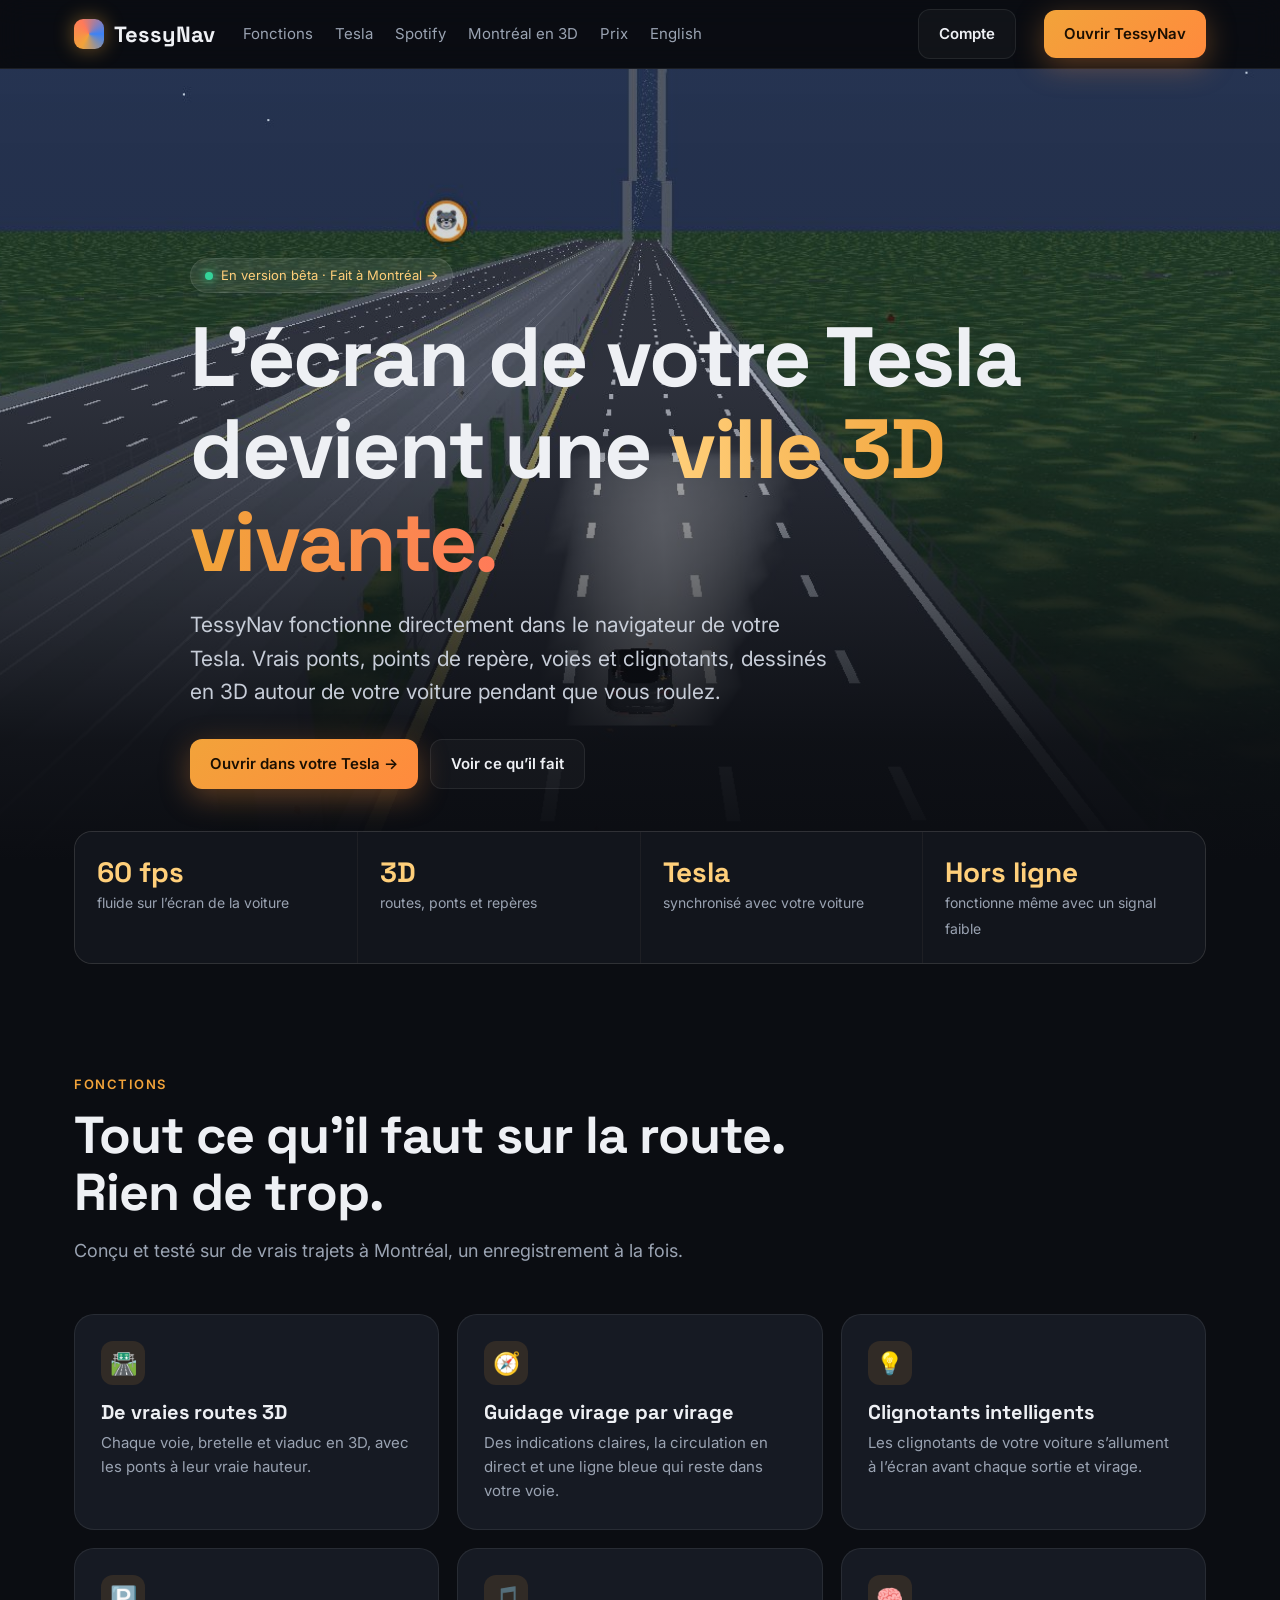
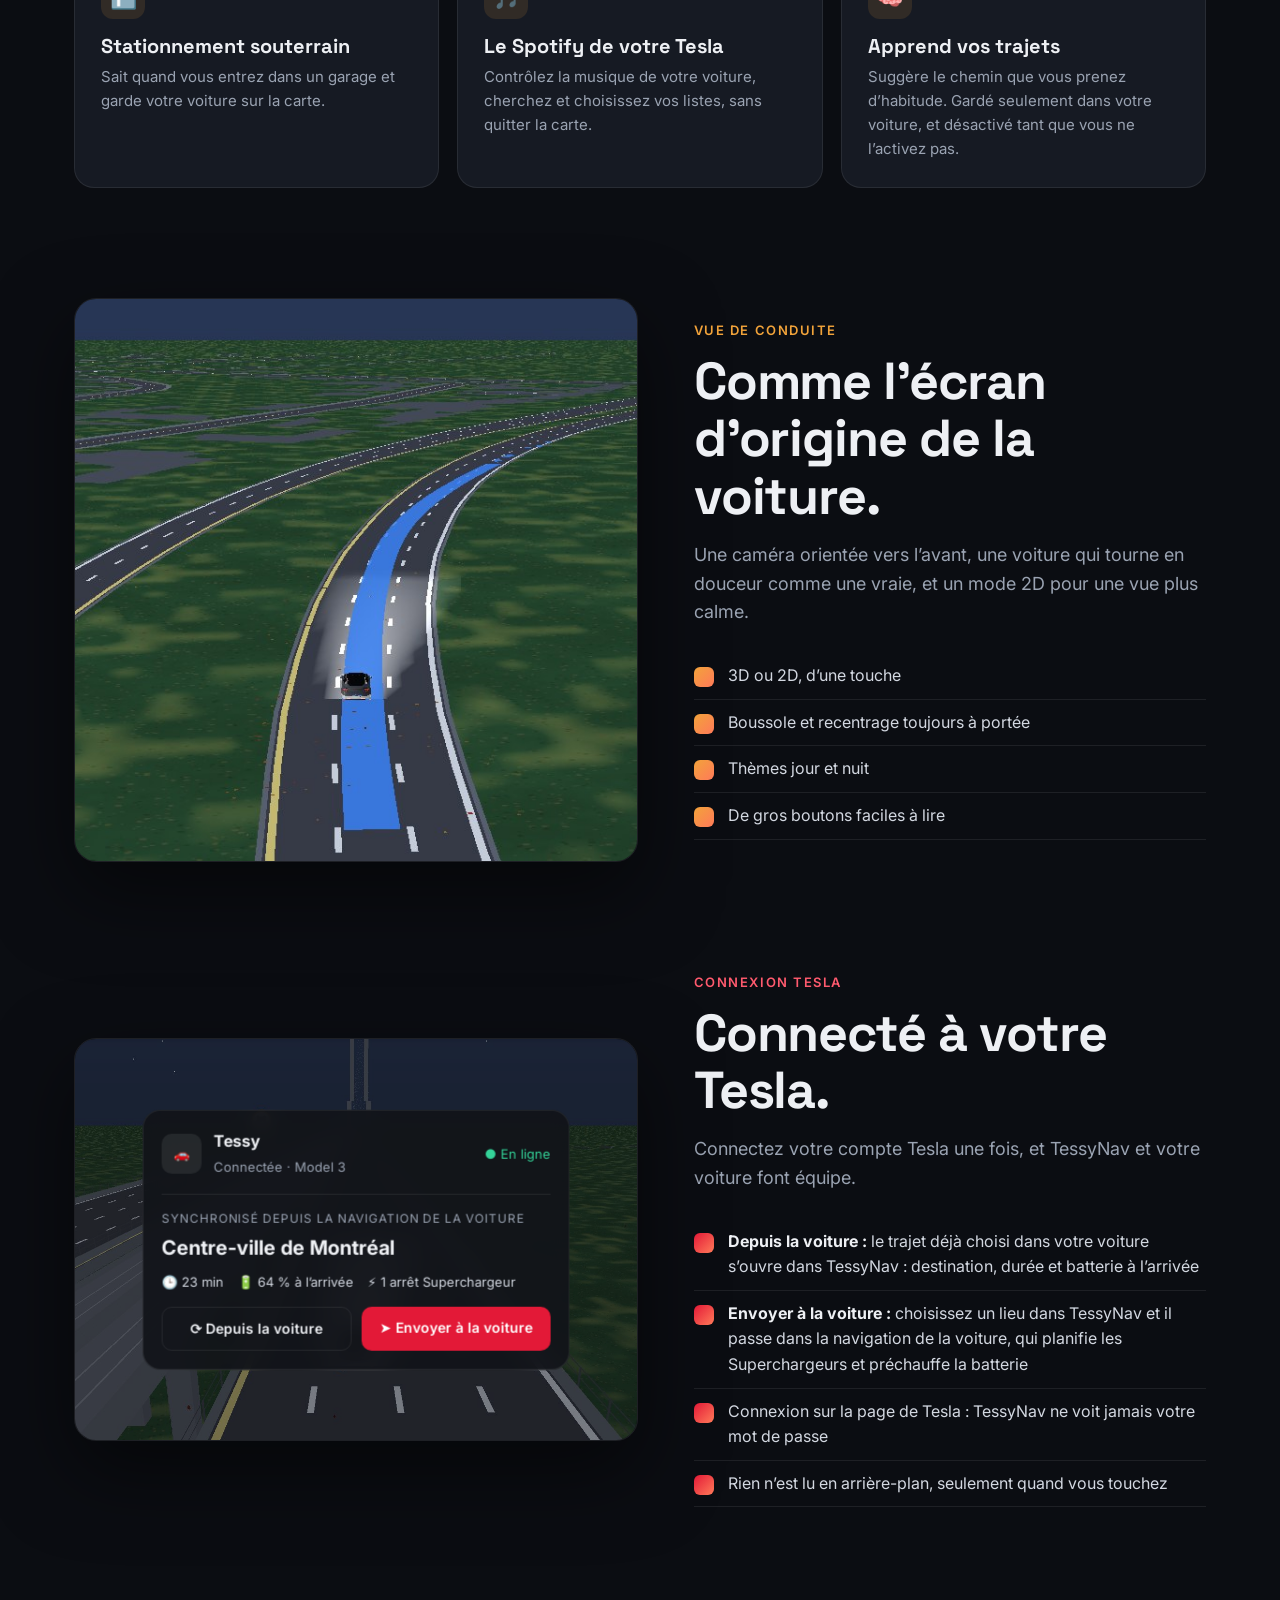
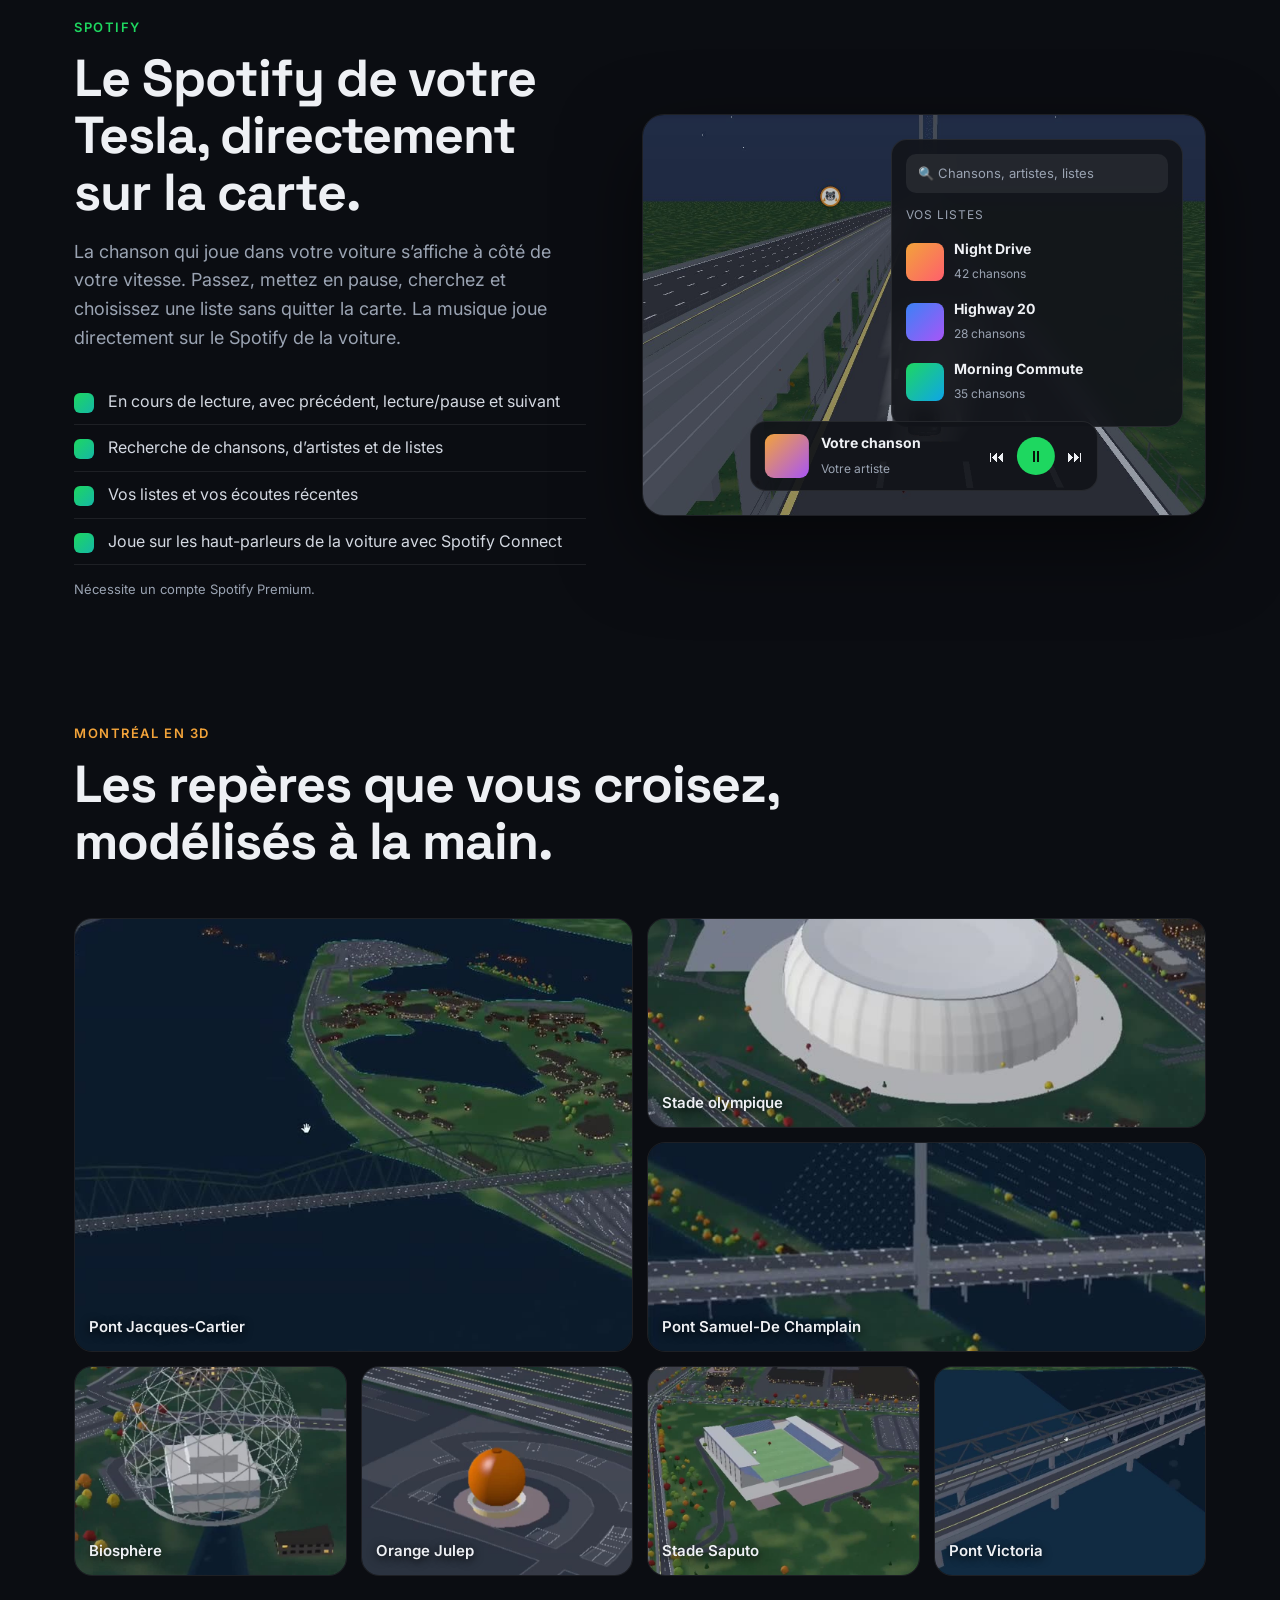
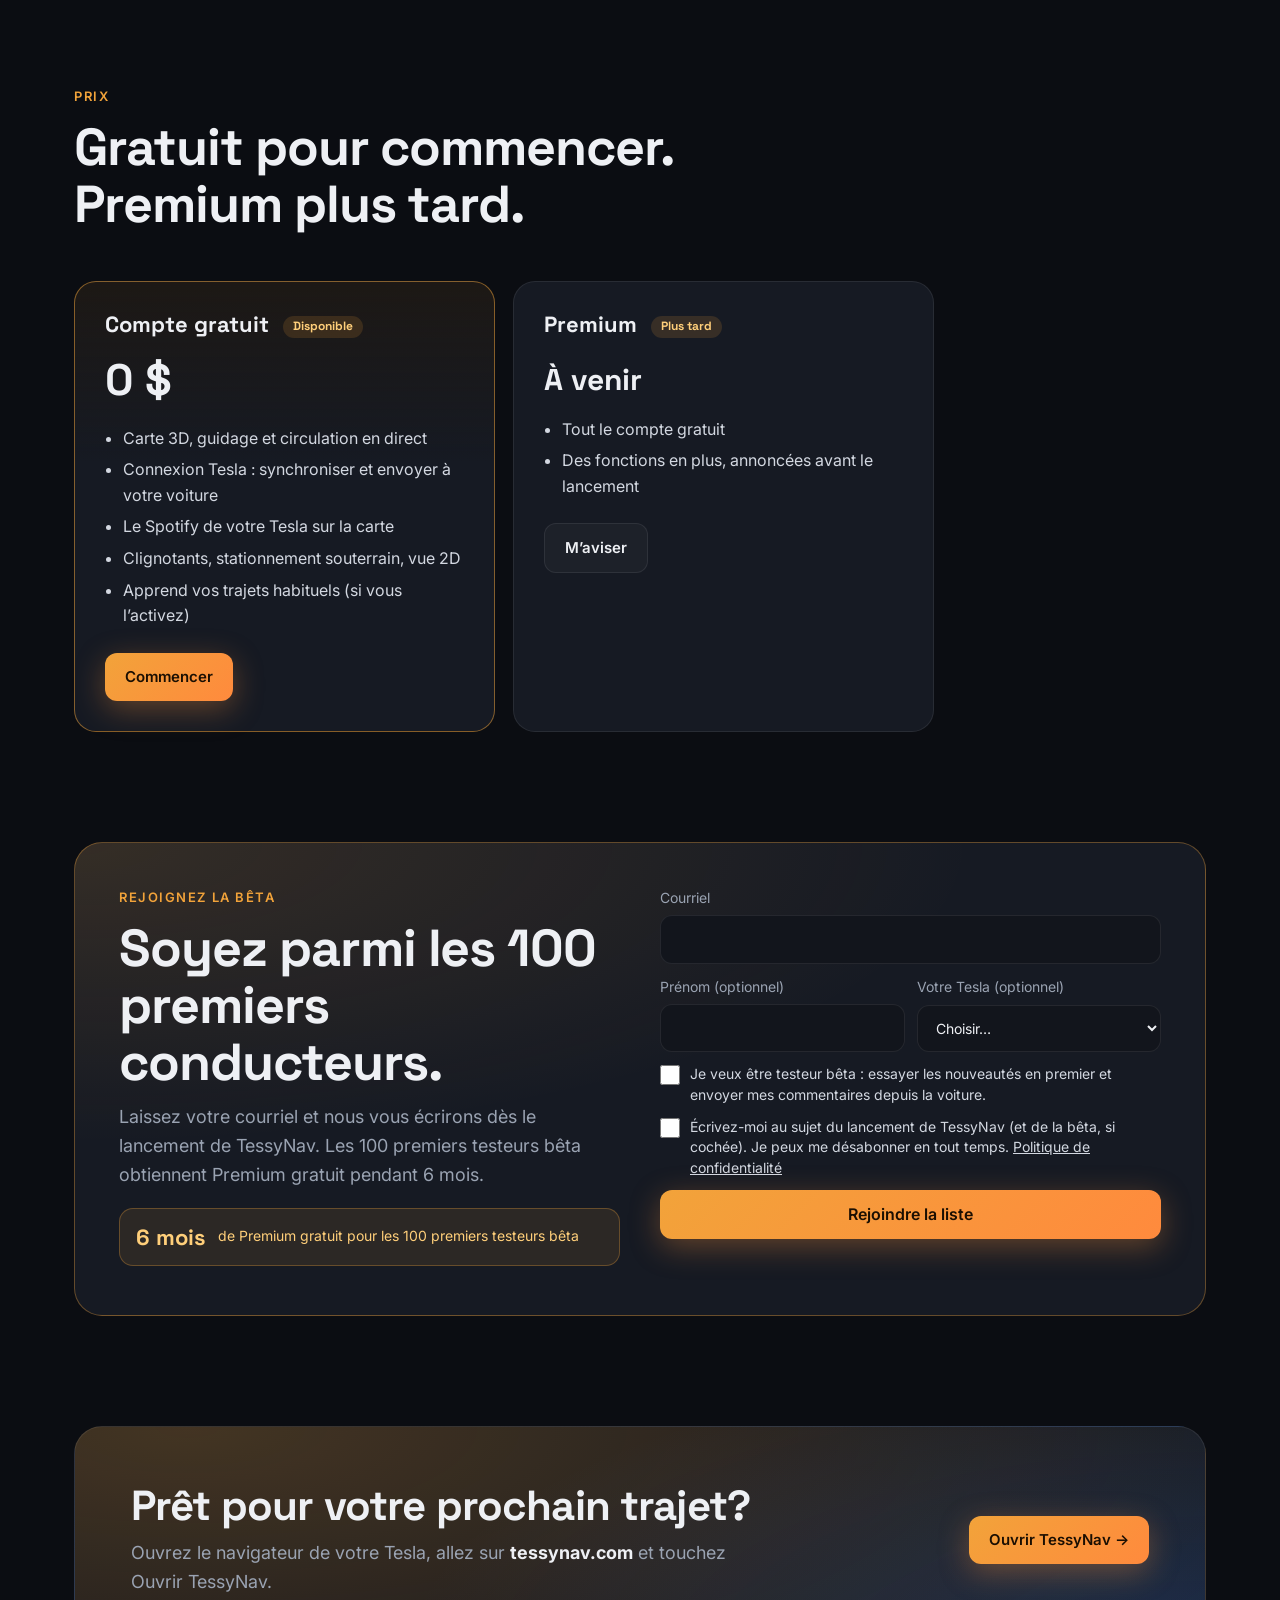
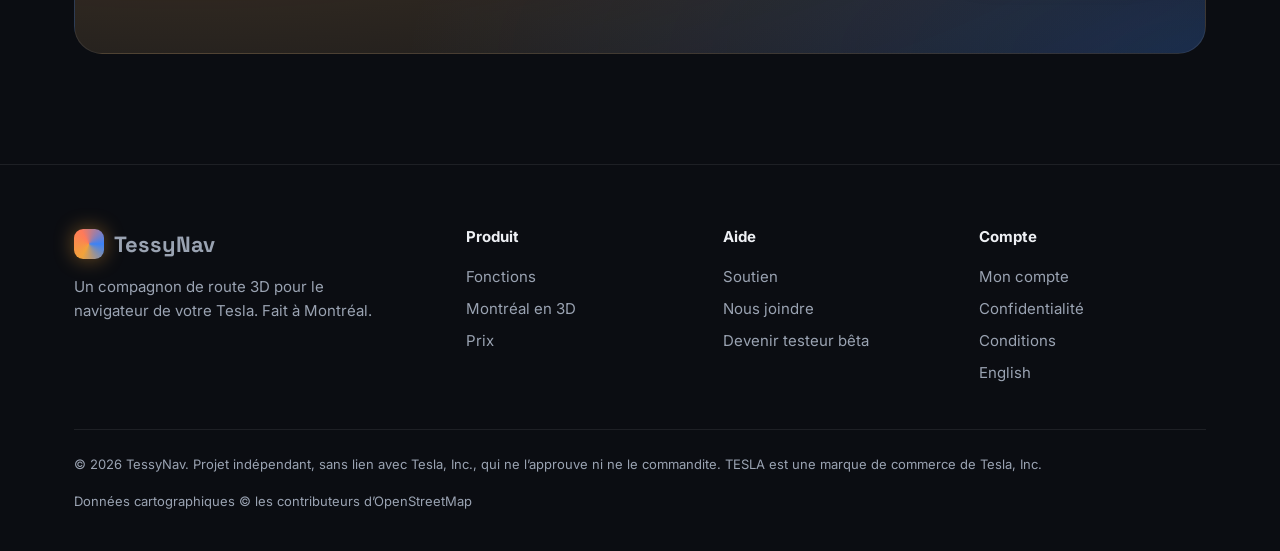
==== fr/index.html @ 954928da "Add files via upload" ====
<!doctype html>
<html lang="fr-CA">
<head>
<link rel="alternate" hreflang="fr" href="https://tessynav.com/fr/">
<link rel="alternate" hreflang="en" href="https://tessynav.com/">
<meta charset="utf-8">
<meta name="viewport" content="width=device-width,initial-scale=1">
<title>TessyNav · Navigation 3D pour votre Tesla</title>
<meta name="description" content="TessyNav transforme le navigateur de votre Tesla en carte 3D vivante de Montréal : vrais ponts, points de repère, voies et clignotants.">
<link rel="preconnect" href="https://fonts.googleapis.com">
<link href="https://fonts.googleapis.com/css2?family=Space+Grotesk:wght@500;700&family=Inter:wght@400;500;600&display=swap" rel="stylesheet">
<style>
:root{--bg:#0b0d12;--bg2:#12151c;--card:#161a23;--line:rgba(255,255,255,.08);--text:#eef0f4;--sub:#9aa3b2;--accent:#f2a33a;--accent2:#ffcf7a;--blue:#3b82f6}
*{box-sizing:border-box}html,body{margin:0;background:var(--bg);color:var(--text);font:16px/1.6 Inter,system-ui,sans-serif}
a{color:inherit;text-decoration:none}img{display:block;max-width:100%}
.wrap{max-width:1180px;margin:0 auto;padding:0 24px}
h1,h2,h3{font-family:"Space Grotesk",Inter,sans-serif;line-height:1.1;margin:0}
/* nav */
.nav{position:sticky;top:0;z-index:10;background:rgba(11,13,18,.72);backdrop-filter:blur(14px);border-bottom:1px solid var(--line)}
.nav .wrap{display:flex;align-items:center;gap:28px;height:68px}
.logo{display:flex;align-items:center;gap:10px;font:700 22px "Space Grotesk"}
.logo i{width:30px;height:30px;border-radius:9px;background:conic-gradient(from 210deg,var(--accent),#ff7a59,var(--blue),var(--accent));display:inline-block;box-shadow:0 0 20px rgba(242,163,58,.45)}
.links{display:flex;gap:22px;color:var(--sub);font-size:15px}.links a:hover{color:var(--text)}
.sp{flex:1}
.btn{display:inline-flex;align-items:center;gap:8px;padding:12px 20px;border-radius:12px;font-weight:600;font-size:15px}
.btn.pri{background:linear-gradient(135deg,var(--accent),#ff8a3d);color:#1b0f02;box-shadow:0 8px 30px rgba(242,140,58,.35)}
.btn.ghost{border:1px solid var(--line);color:var(--text);background:rgba(255,255,255,.03)}
/* hero */
.hero{position:relative;min-height:88vh;display:flex;align-items:flex-end;overflow:hidden}
.hero img{position:absolute;inset:0;width:100%;height:100%;object-fit:cover;object-position:center 60%;transform:scale(1.04)}
.hero:after{content:"";position:absolute;inset:0;background:linear-gradient(180deg,rgba(11,13,18,.15) 0%,rgba(11,13,18,.2) 40%,rgba(11,13,18,.92) 85%,var(--bg) 100%)}
.hero .wrap{position:relative;z-index:1;padding-bottom:72px}
.pill{display:inline-flex;gap:8px;align-items:center;padding:6px 14px;border-radius:99px;background:rgba(255,255,255,.08);border:1px solid var(--line);font-size:13px;color:var(--accent2);margin-bottom:18px}
.pill b{width:8px;height:8px;border-radius:50%;background:#34d399;box-shadow:0 0 10px #34d399}
.hero h1{font-size:clamp(40px,7vw,84px);max-width:900px;letter-spacing:-.02em}
.hero h1 span{background:linear-gradient(90deg,var(--accent2),var(--accent),#ff7a59);-webkit-background-clip:text;background-clip:text;color:transparent}
.hero p{font-size:clamp(17px,2vw,21px);color:#c7cdd8;max-width:640px;margin:20px 0 30px}
.cta{display:flex;gap:12px;flex-wrap:wrap}
/* stats */
.stats{display:grid;grid-template-columns:repeat(4,1fr);gap:1px;background:var(--line);border:1px solid var(--line);border-radius:18px;overflow:hidden;margin-top:-30px;position:relative;z-index:2}
.stats div{background:var(--bg2);padding:22px}.stats b{display:block;font:700 28px "Space Grotesk";color:var(--accent2)}.stats span{color:var(--sub);font-size:14px}
section{padding:110px 0}
.kick{color:var(--accent);font-weight:600;letter-spacing:.12em;text-transform:uppercase;font-size:13px;margin-bottom:12px}
h2{font-size:clamp(32px,4.5vw,52px);letter-spacing:-.02em;max-width:760px}
.lead{color:var(--sub);font-size:18px;max-width:640px;margin:16px 0 0}
/* features */
.grid{display:grid;grid-template-columns:repeat(3,1fr);gap:18px;margin-top:48px}
.card{background:var(--card);border:1px solid var(--line);border-radius:20px;padding:26px;position:relative;overflow:hidden}
.card .ic{width:44px;height:44px;border-radius:12px;display:grid;place-items:center;font-size:22px;background:rgba(242,163,58,.12);margin-bottom:16px}
.card h3{font-size:20px;margin-bottom:8px}.card p{color:var(--sub);margin:0;font-size:15px}
/* split */
.split{display:grid;grid-template-columns:1.1fr 1fr;gap:56px;align-items:center}
.shot{border-radius:22px;overflow:hidden;border:1px solid var(--line);box-shadow:0 30px 80px rgba(0,0,0,.5)}
.checks{list-style:none;padding:0;margin:26px 0 0}.checks li{padding:10px 0 10px 34px;position:relative;color:#d3d8e1;border-bottom:1px solid var(--line)}
.checks li:before{content:"";position:absolute;left:0;top:14px;width:20px;height:20px;border-radius:6px;background:linear-gradient(135deg,var(--accent),#ff7a59)}
/* tesla */
.ts-checks li:before{background:linear-gradient(135deg,#e31937,#ff7a59)}.ts-checks b{color:var(--text)}
.tes{position:relative;border-radius:22px;overflow:hidden;border:1px solid var(--line);aspect-ratio:7/5;box-shadow:0 30px 80px rgba(0,0,0,.5)}
.tes>img{position:absolute;inset:0;width:100%;height:100%;object-fit:cover;filter:brightness(.6) saturate(.9)}
.ts-card{position:absolute;left:50%;top:50%;transform:translate(-50%,-50%);width:76%;background:rgba(18,20,26,.92);backdrop-filter:blur(10px);border:1px solid var(--line);border-radius:18px;padding:18px}
.ts-top{display:flex;align-items:center;gap:12px;padding-bottom:14px;border-bottom:1px solid var(--line)}
.ts-logo{width:40px;height:40px;border-radius:10px;background:rgba(255,255,255,.08);display:grid;place-items:center;font:700 20px "Space Grotesk";color:#fff}
.ts-top b{display:block}.ts-top span{font-size:13px;color:var(--sub)}.ts-top em{margin-left:auto;font-style:normal;font-size:13px;color:#34d399}
.ts-trip{padding:14px 0}.ts-k{font-size:12px;color:var(--sub);text-transform:uppercase;letter-spacing:.08em;margin-bottom:4px}.ts-trip>b{font-size:20px}
.ts-m{display:flex;gap:14px;flex-wrap:wrap;margin-top:8px;font-size:13px;color:#d3d8e1}
.ts-btns{display:flex;gap:10px}.ts-btns span{flex:1;text-align:center;padding:10px;border-radius:10px;font-weight:600;font-size:14px}
.ts-btns .b1{border:1px solid var(--line)}.ts-btns .b2{background:#e31937;color:#fff}
@media (max-width:860px){.ts-card{width:90%;padding:14px}}
/* spotify */
.sp-checks li:before{background:linear-gradient(135deg,#1ed760,#14b8a6)}
.spot{position:relative;border-radius:22px;overflow:hidden;border:1px solid var(--line);aspect-ratio:7/5;box-shadow:0 30px 80px rgba(0,0,0,.5)}
.spot>img{position:absolute;inset:0;width:100%;height:100%;object-fit:cover;filter:brightness(.75)}
.sp-panel{position:absolute;right:4%;top:6%;width:52%;background:rgba(18,20,26,.9);backdrop-filter:blur(10px);border:1px solid var(--line);border-radius:16px;padding:14px}
.sp-search{background:rgba(255,255,255,.07);border-radius:10px;padding:9px 12px;color:var(--sub);font-size:13px;margin-bottom:12px}
.sp-h{font-size:12px;color:var(--sub);text-transform:uppercase;letter-spacing:.08em;margin:4px 0 8px}
.sp-row{display:flex;gap:10px;align-items:center;padding:6px 0}.sp-row i{width:38px;height:38px;border-radius:8px;flex:none}
.sp-row b{display:block;font-size:14px}.sp-row span{font-size:12px;color:var(--sub)}
.sp-card{position:absolute;left:50%;bottom:6%;transform:translateX(-50%);width:62%;display:flex;align-items:center;gap:12px;background:rgba(18,20,26,.92);border:1px solid var(--line);border-radius:16px;padding:10px 14px}
.sp-card>i{width:44px;height:44px;border-radius:9px;background:linear-gradient(135deg,#f2a33a,#a855f7);flex:none}
.sp-card .t{flex:1;min-width:0}.sp-card b{display:block;font-size:14px}.sp-card .t span{font-size:12px;color:var(--sub)}
.sp-card .ctl{display:flex;gap:12px;align-items:center;font-size:16px}.sp-card .pp{width:38px;height:38px;border-radius:50%;background:#1ed760;color:#08130c;display:grid;place-items:center}
@media (max-width:860px){.sp-panel{width:70%}.sp-card{width:86%}}
/* gallery */
.gal{display:grid;grid-template-columns:repeat(6,1fr);grid-auto-rows:210px;gap:14px;margin-top:48px}
.gal figure{margin:0;position:relative;border-radius:18px;overflow:hidden;border:1px solid var(--line)}
.gal img,.gal video{width:100%;height:100%;object-fit:cover;display:block;background:#0b1424}
.gal figcaption{position:absolute;left:14px;bottom:12px;font-weight:600;font-size:15px;text-shadow:0 2px 10px #000}
.gal{grid-template-columns:repeat(12,1fr)}.gal .a{grid-column:span 6;grid-row:span 2}.gal .b{grid-column:span 6}.gal .c{grid-column:span 3}
/* pricing */
.price{display:grid;grid-template-columns:1fr 1fr;gap:18px;margin-top:48px;max-width:860px}
.plan{background:var(--card);border:1px solid var(--line);border-radius:22px;padding:30px}
.plan.hot{border-color:rgba(242,163,58,.5);background:linear-gradient(180deg,rgba(242,163,58,.08),var(--card) 40%)}
.plan h3{font-size:22px}.plan .amt{font:700 44px "Space Grotesk";margin:14px 0 4px}.plan .amt small{font-size:16px;color:var(--sub);font-weight:500}
.plan ul{padding-left:18px;color:#d3d8e1;margin:18px 0 24px}.plan li{margin:6px 0}
.tag{display:inline-block;font-size:12px;padding:4px 10px;border-radius:99px;background:rgba(242,163,58,.15);color:var(--accent2);margin-left:8px;vertical-align:middle}
/* waitlist */
.wl{display:grid;grid-template-columns:1fr 1fr;gap:40px;align-items:start;background:var(--card);border:1px solid rgba(242,163,58,.35);border-radius:28px;padding:44px;background-image:radial-gradient(900px 300px at 0% 0%,rgba(242,163,58,.14),transparent)}
.wl form{display:grid;gap:12px}
.wl label.f{display:grid;gap:6px;font-size:14px;color:var(--sub)}
.wl input[type=email],.wl input[type=text],.wl select{width:100%;font:inherit;color:var(--text);background:var(--bg2);border:1px solid var(--line);border-radius:12px;padding:12px 14px;min-height:46px}
.wl input:focus,.wl select:focus{outline:2px solid var(--accent);outline-offset:1px}
.wl .two{display:grid;grid-template-columns:1fr 1fr;gap:12px}
.wl .ck{display:flex;gap:10px;align-items:flex-start;font-size:14px;color:#d3d8e1;line-height:1.45;cursor:pointer}
.wl .ck input{width:20px;height:20px;margin:1px 0 0;accent-color:var(--accent);flex:none}
.wl .ck a{text-decoration:underline}
.wl .hp{position:absolute;left:-9999px;width:1px;height:1px;overflow:hidden}
.wl button{border:0;cursor:pointer;justify-content:center;font:inherit;font-weight:600;min-height:48px}
.wl button[disabled]{opacity:.6;cursor:default}
.wl .msg{min-height:1.4em;font-size:14px}.wl .msg.ok{color:#6ee7a8}.wl .msg.err{color:#ff8f7a}
.wl .perk{margin-top:18px;display:flex;gap:12px;align-items:center;padding:14px 16px;border-radius:14px;background:rgba(242,163,58,.1);border:1px solid rgba(242,163,58,.3);font-size:14px;color:var(--accent2)}
.wl .perk b{font:700 22px "Space Grotesk";color:var(--accent2);white-space:nowrap}
@media (max-width:860px){.wl{grid-template-columns:1fr;padding:26px;gap:24px}.wl .two{grid-template-columns:1fr}}
/* band */
.band{border-radius:28px;padding:56px;background:radial-gradient(1200px 400px at 10% 0%,rgba(242,163,58,.22),transparent),radial-gradient(800px 300px at 100% 100%,rgba(59,130,246,.22),transparent),var(--bg2);border:1px solid var(--line);display:flex;align-items:center;gap:30px;flex-wrap:wrap}
.band h2{font-size:clamp(28px,3.6vw,42px)}
/* footer */
footer{border-top:1px solid var(--line);padding:60px 0 40px;color:var(--sub);font-size:15px}
.fgrid{display:grid;grid-template-columns:1.6fr 1fr 1fr 1fr;gap:30px}
footer h4{color:var(--text);margin:0 0 12px;font-size:15px}footer a{display:block;padding:4px 0}footer a:hover{color:var(--text)}
.legal{margin-top:40px;padding-top:24px;border-top:1px solid var(--line);font-size:13px;display:flex;justify-content:space-between;gap:16px;flex-wrap:wrap}
.btn{white-space:nowrap}@media (max-width:860px){.nav .btn.ghost{display:none}.nav .btn.pri{padding:10px 14px}.links{display:none}.stats{grid-template-columns:1fr 1fr}.grid{grid-template-columns:1fr}.split{grid-template-columns:1fr}.gal{grid-template-columns:1fr 1fr;grid-auto-rows:150px}.gal .a{grid-column:span 2;grid-row:span 1}.gal .b,.gal .c{grid-column:span 1;grid-row:span 1}.price{grid-template-columns:1fr}.fgrid{grid-template-columns:1fr 1fr}.band{padding:32px}section{padding:72px 0}.hero{min-height:78vh}}
</style>
</head>
<body>
<header class="nav"><div class="wrap">
  <a class="logo" href="/fr/"><i></i>TessyNav</a>
  <nav class="links"><a href="#features">Fonctions</a><a href="#tesla">Tesla</a><a href="#music">Spotify</a><a href="#montreal">Montréal en 3D</a><a href="#pricing">Prix</a><a href="/" lang="en">English</a></nav>
  <span class="sp"></span>
  <a class="btn ghost" href="https://tessynav.github.io/account.html">Compte</a>
  <a class="btn pri" href="https://tessynav.github.io/v2/">Ouvrir TessyNav</a>
</div></header>

<section class="hero" style="padding:0">
  <img src="/img/hero.jpg" alt="TessyNav sur le pont Samuel-De Champlain la nuit">
  <div class="wrap">
    <a class="pill" href="#waitlist"><b></b> En version bêta · Fait à Montréal →</a>
    <h1>L’écran de votre Tesla devient une <span>ville 3D vivante.</span></h1>
    <p>TessyNav fonctionne directement dans le navigateur de votre Tesla. Vrais ponts, points de repère, voies et clignotants, dessinés en 3D autour de votre voiture pendant que vous roulez.</p>
    <div class="cta"><a class="btn pri" href="https://tessynav.github.io/v2/">Ouvrir dans votre Tesla →</a><a class="btn ghost" href="#features">Voir ce qu’il fait</a></div>
  </div>
</section>

<div class="wrap">
  <div class="stats">
    <div><b>60 fps</b><span>fluide sur l’écran de la voiture</span></div>
    <div><b>3D</b><span>routes, ponts et repères</span></div>
    <div><b>Tesla</b><span>synchronisé avec votre voiture</span></div>
    <div><b>Hors ligne</b><span>fonctionne même avec un signal faible</span></div>
  </div>
</div>

<section id="features"><div class="wrap">
  <div class="kick">Fonctions</div>
  <h2>Tout ce qu’il faut sur la route. Rien de trop.</h2>
  <p class="lead">Conçu et testé sur de vrais trajets à Montréal, un enregistrement à la fois.</p>
  <div class="grid">
    <div class="card"><div class="ic">🛣️</div><h3>De vraies routes 3D</h3><p>Chaque voie, bretelle et viaduc en 3D, avec les ponts à leur vraie hauteur.</p></div>
    <div class="card"><div class="ic">🧭</div><h3>Guidage virage par virage</h3><p>Des indications claires, la circulation en direct et une ligne bleue qui reste dans votre voie.</p></div>
    <div class="card"><div class="ic">💡</div><h3>Clignotants intelligents</h3><p>Les clignotants de votre voiture s’allument à l’écran avant chaque sortie et virage.</p></div>
    <div class="card"><div class="ic">🅿️</div><h3>Stationnement souterrain</h3><p>Sait quand vous entrez dans un garage et garde votre voiture sur la carte.</p></div>
    <div class="card"><div class="ic">🎵</div><h3>Le Spotify de votre Tesla</h3><p>Contrôlez la musique de votre voiture, cherchez et choisissez vos listes, sans quitter la carte.</p></div>
    <div class="card"><div class="ic">🧠</div><h3>Apprend vos trajets</h3><p>Suggère le chemin que vous prenez d’habitude. Gardé seulement dans votre voiture, et désactivé tant que vous ne l’activez pas.</p></div>
  </div>
</div></section>

<section style="padding-top:0"><div class="wrap split">
  <div class="shot"><img src="/img/lane.jpg" alt="La ligne bleue qui suit la voie de la voiture"></div>
  <div>
    <div class="kick">Vue de conduite</div>
    <h2>Comme l’écran d’origine de la voiture.</h2>
    <p class="lead">Une caméra orientée vers l’avant, une voiture qui tourne en douceur comme une vraie, et un mode 2D pour une vue plus calme.</p>
    <ul class="checks"><li>3D ou 2D, d’une touche</li><li>Boussole et recentrage toujours à portée</li><li>Thèmes jour et nuit</li><li>De gros boutons faciles à lire</li></ul>
  </div>
</div></section>

<section id="tesla" style="padding-top:0"><div class="wrap split">
  <div class="tes">
    <img src="/img/hero.jpg" alt="">
    <div class="ts-card">
      <div class="ts-top"><span class="ts-logo">🚗</span><div><b>Tessy</b><span>Connectée · Model 3</span></div><em>● En ligne</em></div>
      <div class="ts-trip"><div class="ts-k">Synchronisé depuis la navigation de la voiture</div><b>Centre-ville de Montréal</b><div class="ts-m"><span>🕒 23 min</span><span>🔋 64 % à l’arrivée</span><span>⚡ 1 arrêt Superchargeur</span></div></div>
      <div class="ts-btns"><span class="b1">⟳ Depuis la voiture</span><span class="b2">➤ Envoyer à la voiture</span></div>
    </div>
  </div>
  <div>
    <div class="kick" style="color:#ff5a6e">Connexion Tesla</div>
    <h2>Connecté à votre Tesla.</h2>
    <p class="lead">Connectez votre compte Tesla une fois, et TessyNav et votre voiture font équipe.</p>
    <ul class="checks ts-checks"><li><b>Depuis la voiture :</b> le trajet déjà choisi dans votre voiture s’ouvre dans TessyNav : destination, durée et batterie à l’arrivée</li><li><b>Envoyer à la voiture :</b> choisissez un lieu dans TessyNav et il passe dans la navigation de la voiture, qui planifie les Superchargeurs et préchauffe la batterie</li><li>Connexion sur la page de Tesla : TessyNav ne voit jamais votre mot de passe</li><li>Rien n’est lu en arrière-plan, seulement quand vous touchez</li></ul>
  </div>
</div></section>

<section id="music" style="padding-top:0"><div class="wrap split" style="grid-template-columns:1fr 1.1fr">
  <div>
    <div class="kick" style="color:#1ed760">Spotify</div>
    <h2>Le Spotify de votre Tesla, directement sur la carte.</h2>
    <p class="lead">La chanson qui joue dans votre voiture s’affiche à côté de votre vitesse. Passez, mettez en pause, cherchez et choisissez une liste sans quitter la carte. La musique joue directement sur le Spotify de la voiture.</p>
    <ul class="checks sp-checks"><li>En cours de lecture, avec précédent, lecture/pause et suivant</li><li>Recherche de chansons, d’artistes et de listes</li><li>Vos listes et vos écoutes récentes</li><li>Joue sur les haut-parleurs de la voiture avec Spotify Connect</li></ul>
    <p style="color:var(--sub);font-size:13px;margin-top:14px">Nécessite un compte Spotify Premium.</p>
  </div>
  <div class="spot">
    <img src="/img/hero.jpg" alt="">
    <div class="sp-panel">
      <div class="sp-search">🔍 Chansons, artistes, listes</div>
      <div class="sp-h">Vos listes</div>
      <div class="sp-row"><i style="background:linear-gradient(135deg,#f2a33a,#ff5f6d)"></i><div><b>Night Drive</b><span>42 chansons</span></div></div>
      <div class="sp-row"><i style="background:linear-gradient(135deg,#3b82f6,#a855f7)"></i><div><b>Highway 20</b><span>28 chansons</span></div></div>
      <div class="sp-row"><i style="background:linear-gradient(135deg,#1ed760,#0ea5e9)"></i><div><b>Morning Commute</b><span>35 chansons</span></div></div>
    </div>
    <div class="sp-card"><i></i><div class="t"><b>Votre chanson</b><span>Votre artiste</span></div><div class="ctl"><span>⏮</span><span class="pp">⏸</span><span>⏭</span></div></div>
  </div>
</div></section>

<section id="montreal" style="padding-top:0"><div class="wrap">
  <div class="kick">Montréal en 3D</div>
  <h2>Les repères que vous croisez, modélisés à la main.</h2>
  <div class="gal">
    <figure class="a"><video data-src="/vid/jc.mp4" poster="/vid/jc.jpg" muted loop playsinline preload="none" aria-label="Pont Jacques-Cartier in 3D"></video><figcaption>Pont Jacques-Cartier</figcaption></figure>
    <figure class="b"><video data-src="/vid/oly.mp4" poster="/vid/oly.jpg" muted loop playsinline preload="none" aria-label="Stade olympique in 3D"></video><figcaption>Stade olympique</figcaption></figure>
    <figure class="b"><video data-src="/vid/champlain.mp4" poster="/vid/champlain.jpg" muted loop playsinline preload="none" aria-label="Pont Samuel-De Champlain in 3D"></video><figcaption>Pont Samuel-De Champlain</figcaption></figure>
    <figure class="c"><video data-src="/vid/bio.mp4" poster="/vid/bio.jpg" muted loop playsinline preload="none" aria-label="Biosphère in 3D"></video><figcaption>Biosphère</figcaption></figure>
    <figure class="c"><video data-src="/vid/julep.mp4" poster="/vid/julep.jpg" muted loop playsinline preload="none" aria-label="Orange Julep in 3D"></video><figcaption>Orange Julep</figcaption></figure>
    <figure class="c"><video data-src="/vid/saputo.mp4" poster="/vid/saputo.jpg" muted loop playsinline preload="none" aria-label="Stade Saputo in 3D"></video><figcaption>Stade Saputo</figcaption></figure>
    <figure class="c"><video data-src="/vid/vic.mp4" poster="/vid/vic.jpg" muted loop playsinline preload="none" aria-label="Pont Victoria in 3D"></video><figcaption>Pont Victoria</figcaption></figure>
  </div>
</div></section>

<section id="pricing" style="padding-top:0"><div class="wrap">
  <div class="kick">Prix</div>
  <h2>Gratuit pour commencer. Premium plus tard.</h2>
  <div class="price">
    <div class="plan hot"><h3>Compte gratuit <span class="tag">Disponible</span></h3><div class="amt">0 $</div><ul><li>Carte 3D, guidage et circulation en direct</li><li>Connexion Tesla : synchroniser et envoyer à votre voiture</li><li>Le Spotify de votre Tesla sur la carte</li><li>Clignotants, stationnement souterrain, vue 2D</li><li>Apprend vos trajets habituels (si vous l’activez)</li></ul><a class="btn pri" href="https://tessynav.github.io/v2/">Commencer</a></div>
    <div class="plan"><h3>Premium <span class="tag">Plus tard</span></h3><div class="amt" style="font-size:30px;margin:22px 0 8px">À venir</div><ul><li>Tout le compte gratuit</li><li>Des fonctions en plus, annoncées avant le lancement</li></ul><a class="btn ghost" href="#waitlist">M’aviser</a></div>
  </div>
</div></section>

<section id="waitlist" style="padding-top:0"><div class="wrap">
  <div class="wl">
    <div><div class="kick">Rejoignez la bêta</div><h2>Soyez parmi les 100 premiers conducteurs.</h2><p class="lead" style="margin-top:12px">Laissez votre courriel et nous vous écrirons dès le lancement de TessyNav. Les 100 premiers testeurs bêta obtiennent Premium gratuit pendant 6 mois.</p>
      <div class="perk"><b>6 mois</b><span>de Premium gratuit pour les 100 premiers testeurs bêta</span></div></div>
    <form id="wl-form" novalidate>
      <label class="f">Courriel<input type="email" name="email" autocomplete="email" required maxlength="120" inputmode="email"></label>
      <div class="two"><label class="f">Prénom (optionnel)<input type="text" name="name" autocomplete="given-name" maxlength="60"></label>
        <label class="f">Votre Tesla (optionnel)<select name="car"><option value="">Choisir…</option><option>Model 3</option><option>Model Y</option><option>Model S</option><option>Model X</option><option>Cybertruck</option><option value="none">Pas encore</option></select></label></div>
      <label class="hp" aria-hidden="true">Website<input type="text" name="website" tabindex="-1" autocomplete="off"></label>
      <label class="ck"><input type="checkbox" name="beta"><span>Je veux être testeur bêta : essayer les nouveautés en premier et envoyer mes commentaires depuis la voiture.</span></label>
      <label class="ck"><input type="checkbox" name="consent" required><span>Écrivez-moi au sujet du lancement de TessyNav (et de la bêta, si cochée). Je peux me désabonner en tout temps. <a href="/fr/confidentialite.html">Politique de confidentialité</a></span></label>
      <button class="btn pri" type="submit">Rejoindre la liste</button>
      <div class="msg" role="status" aria-live="polite"></div>
    </form>
  </div>
</div></section>

<section id="faq" style="padding-top:0"><div class="wrap">
  <div class="band">
    <div style="flex:1;min-width:260px"><h2>Prêt pour votre prochain trajet?</h2><p class="lead" style="margin-top:10px">Ouvrez le navigateur de votre Tesla, allez sur <b style="color:var(--text)">tessynav.com</b> et touchez Ouvrir TessyNav.</p></div>
    <a class="btn pri" href="https://tessynav.github.io/v2/">Ouvrir TessyNav →</a>
  </div>
</div></section>

<footer id="account"><div class="wrap">
  <div class="fgrid">
    <div><a class="logo" href="/" style="margin-bottom:12px"><i></i>TessyNav</a><p style="margin:0;max-width:320px">Un compagnon de route 3D pour le navigateur de votre Tesla. Fait à Montréal.</p></div>
    <div><h4>Produit</h4><a href="#features">Fonctions</a><a href="#montreal">Montréal en 3D</a><a href="#pricing">Prix</a></div>
    <div><h4>Aide</h4><a href="mailto:support@tessynav.com">Soutien</a><a href="mailto:hello@tessynav.com">Nous joindre</a><a href="#waitlist">Devenir testeur bêta</a></div>
    <div><h4>Compte</h4><a href="https://tessynav.github.io/account.html">Mon compte</a><a href="/fr/confidentialite.html">Confidentialité</a><a href="/fr/conditions.html">Conditions</a><a href="/" lang="en">English</a></div>
  </div>
  <div class="legal"><span>© 2026 TessyNav. Projet indépendant, sans lien avec Tesla, Inc., qui ne l’approuve ni ne le commandite. TESLA est une marque de commerce de Tesla, Inc.</span><span>Données cartographiques © les contributeurs d’OpenStreetMap</span></div>
</div></footer>
<script>/* landmark videos: load and play only while on screen (keeps the page light), and never on "reduce motion" */
(function(){var V=[].slice.call(document.querySelectorAll('.gal video'));if(!('IntersectionObserver' in window)) return;
var still=window.matchMedia&&matchMedia('(prefers-reduced-motion: reduce)').matches;if(still) return;
var io=new IntersectionObserver(function(es){es.forEach(function(e){var v=e.target;
 if(e.isIntersecting){if(!v.src) v.src=v.dataset.src;var p=v.play();if(p&&p.catch) p.catch(function(){});}else v.pause();});},{rootMargin:'100px'});
V.forEach(function(v){io.observe(v);});})();</script>
<script>/* waitlist: sent to the TessyNav server, saved privately */
(function(){var f=document.getElementById('wl-form');if(!f) return;var m=f.querySelector('.msg'),b=f.querySelector('button');
var T={sending:"Envoi…",ok:"Vous êtes sur la liste! Nous vous écrirons au lancement.",again:"Vous êtes déjà sur la liste. Nous vous écrirons au lancement.",email:"Vérifiez votre adresse courriel.",consent:"Cochez la case pour accepter les courriels.",net:"Envoi impossible. Vérifiez votre connexion et réessayez."};
function say(t,c){m.textContent=t;m.className='msg '+(c||'');}
f.addEventListener('submit',function(e){e.preventDefault();var d=new FormData(f),em=String(d.get('email')||'').trim();
 if(!/^[^\s@]+@[^\s@]+\.[a-z]{2,}$/i.test(em)){say(T.email,'err');f.email.focus();return;}
 if(!f.consent.checked){say(T.consent,'err');return;}
 b.disabled=true;say(T.sending);
 fetch('https://tessynav.mznwattar.workers.dev/waitlist',{method:'POST',headers:{'Content-Type':'application/json'},body:JSON.stringify({email:em,name:d.get('name')||'',car:d.get('car')||'',beta:f.beta.checked,consent:true,lang:'fr',website:d.get('website')||''})})
 .then(function(r){return r.json().then(function(j){return [r.ok,j];});}).then(function(x){
   if(x[0]&&x[1].ok){say(x[1].again?T.again:T.ok,'ok');f.reset();b.disabled=false;}else{say(x[1].error==='email'?T.email:x[1].error==='consent'?T.consent:T.net,'err');b.disabled=false;}
 }).catch(function(){say(T.net,'err');b.disabled=false;});
});})();</script>
</body>
</html>
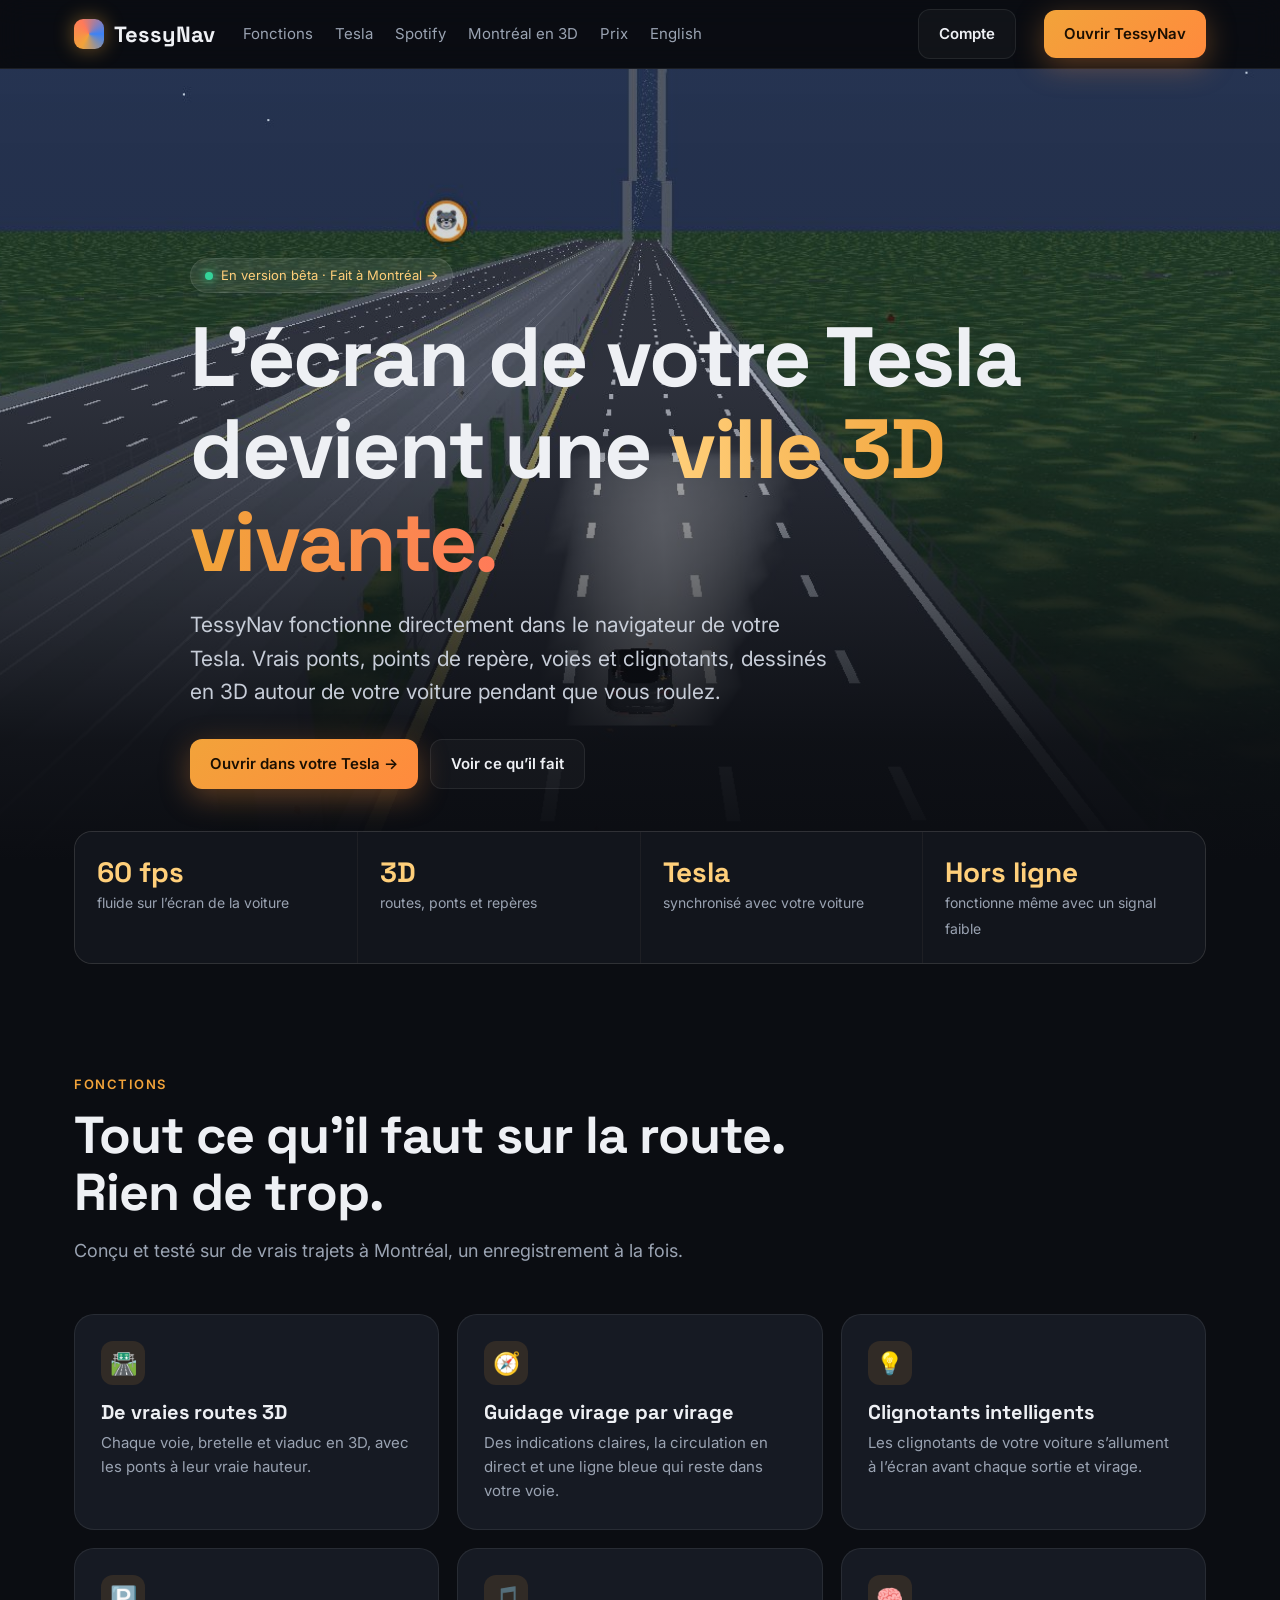
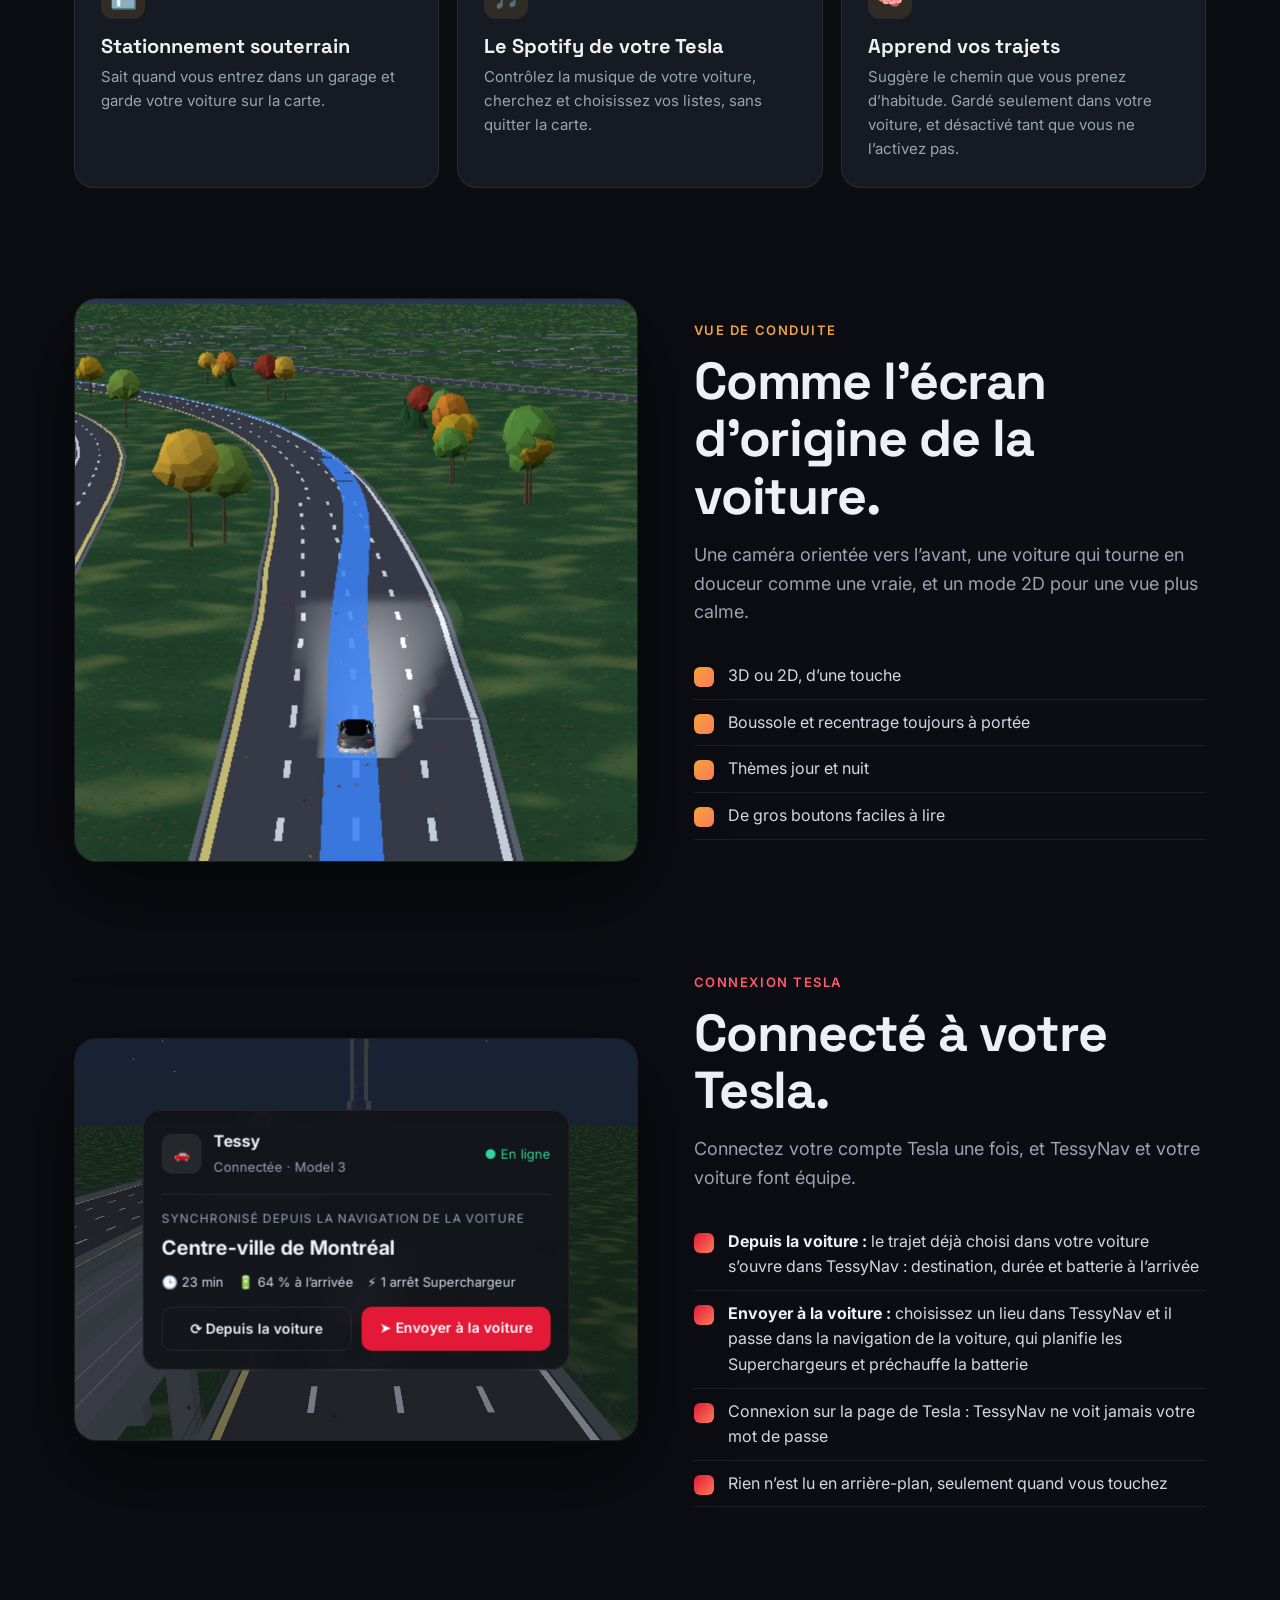
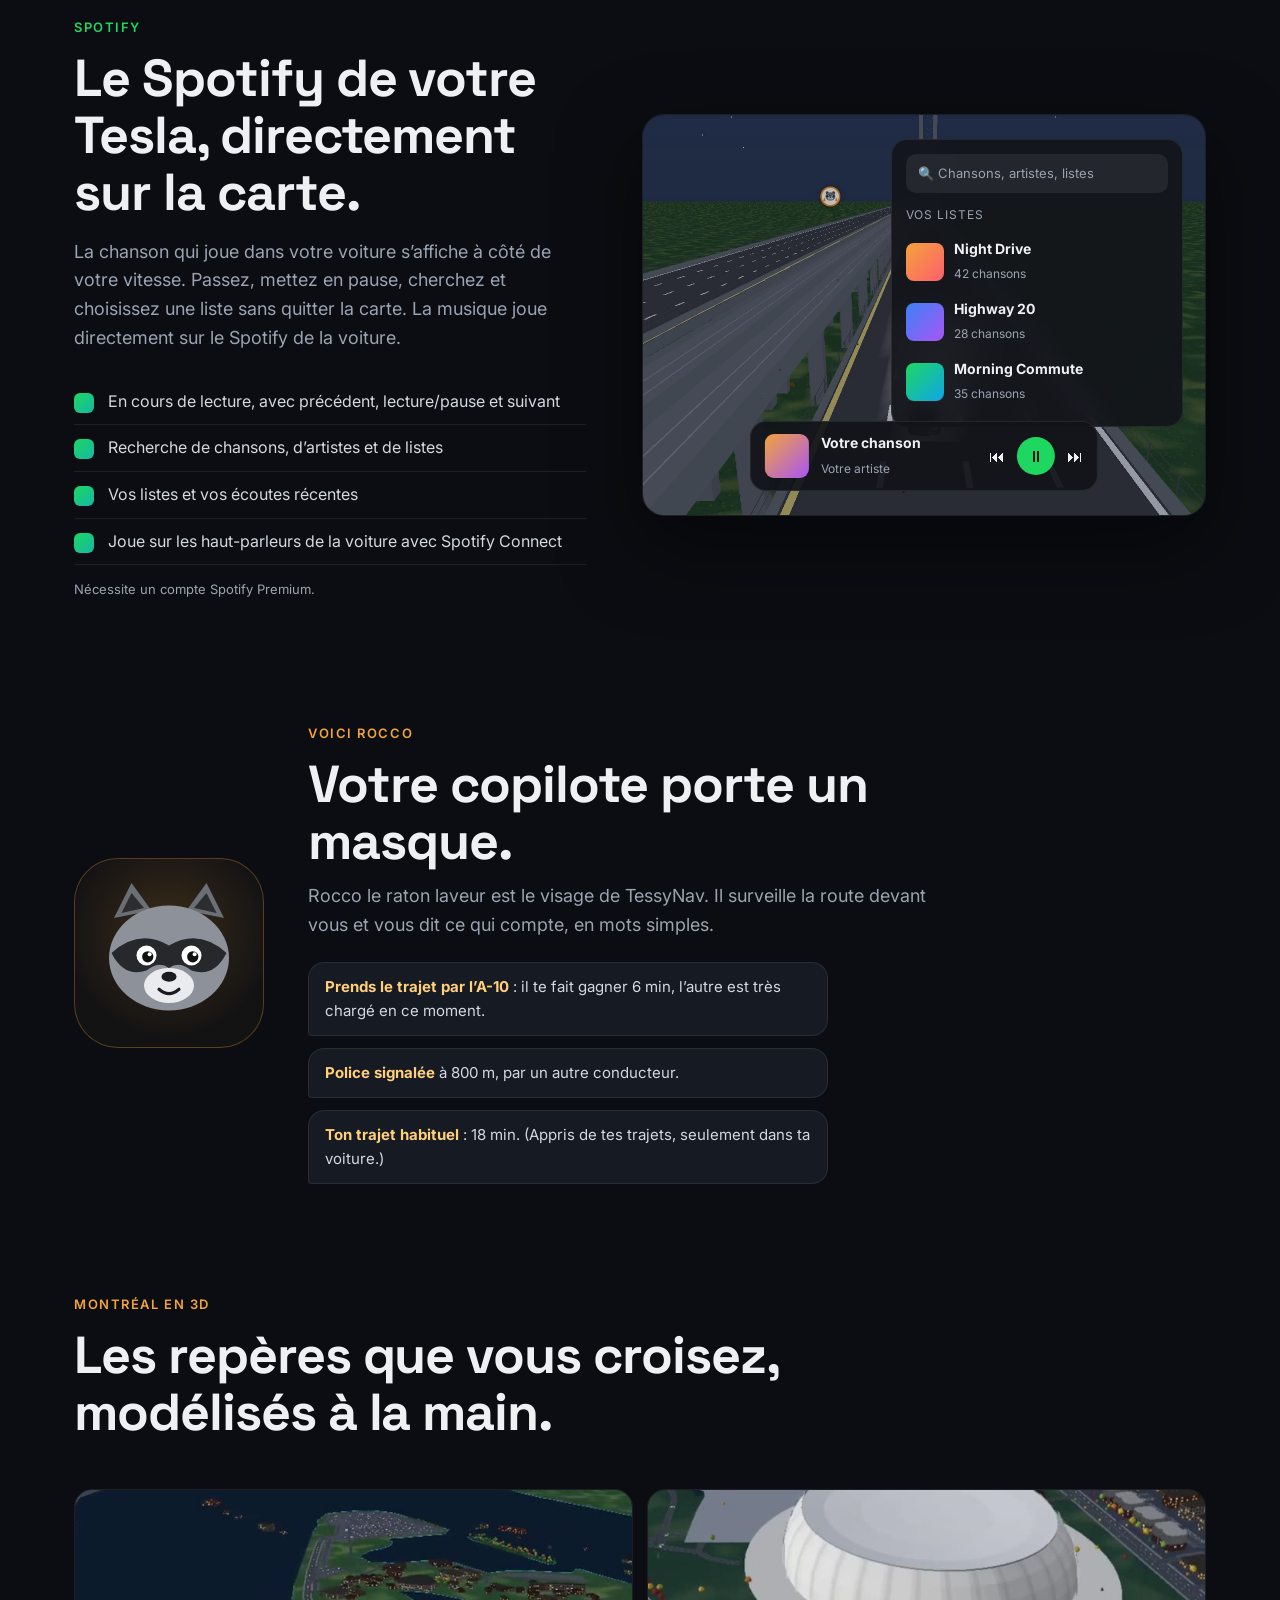
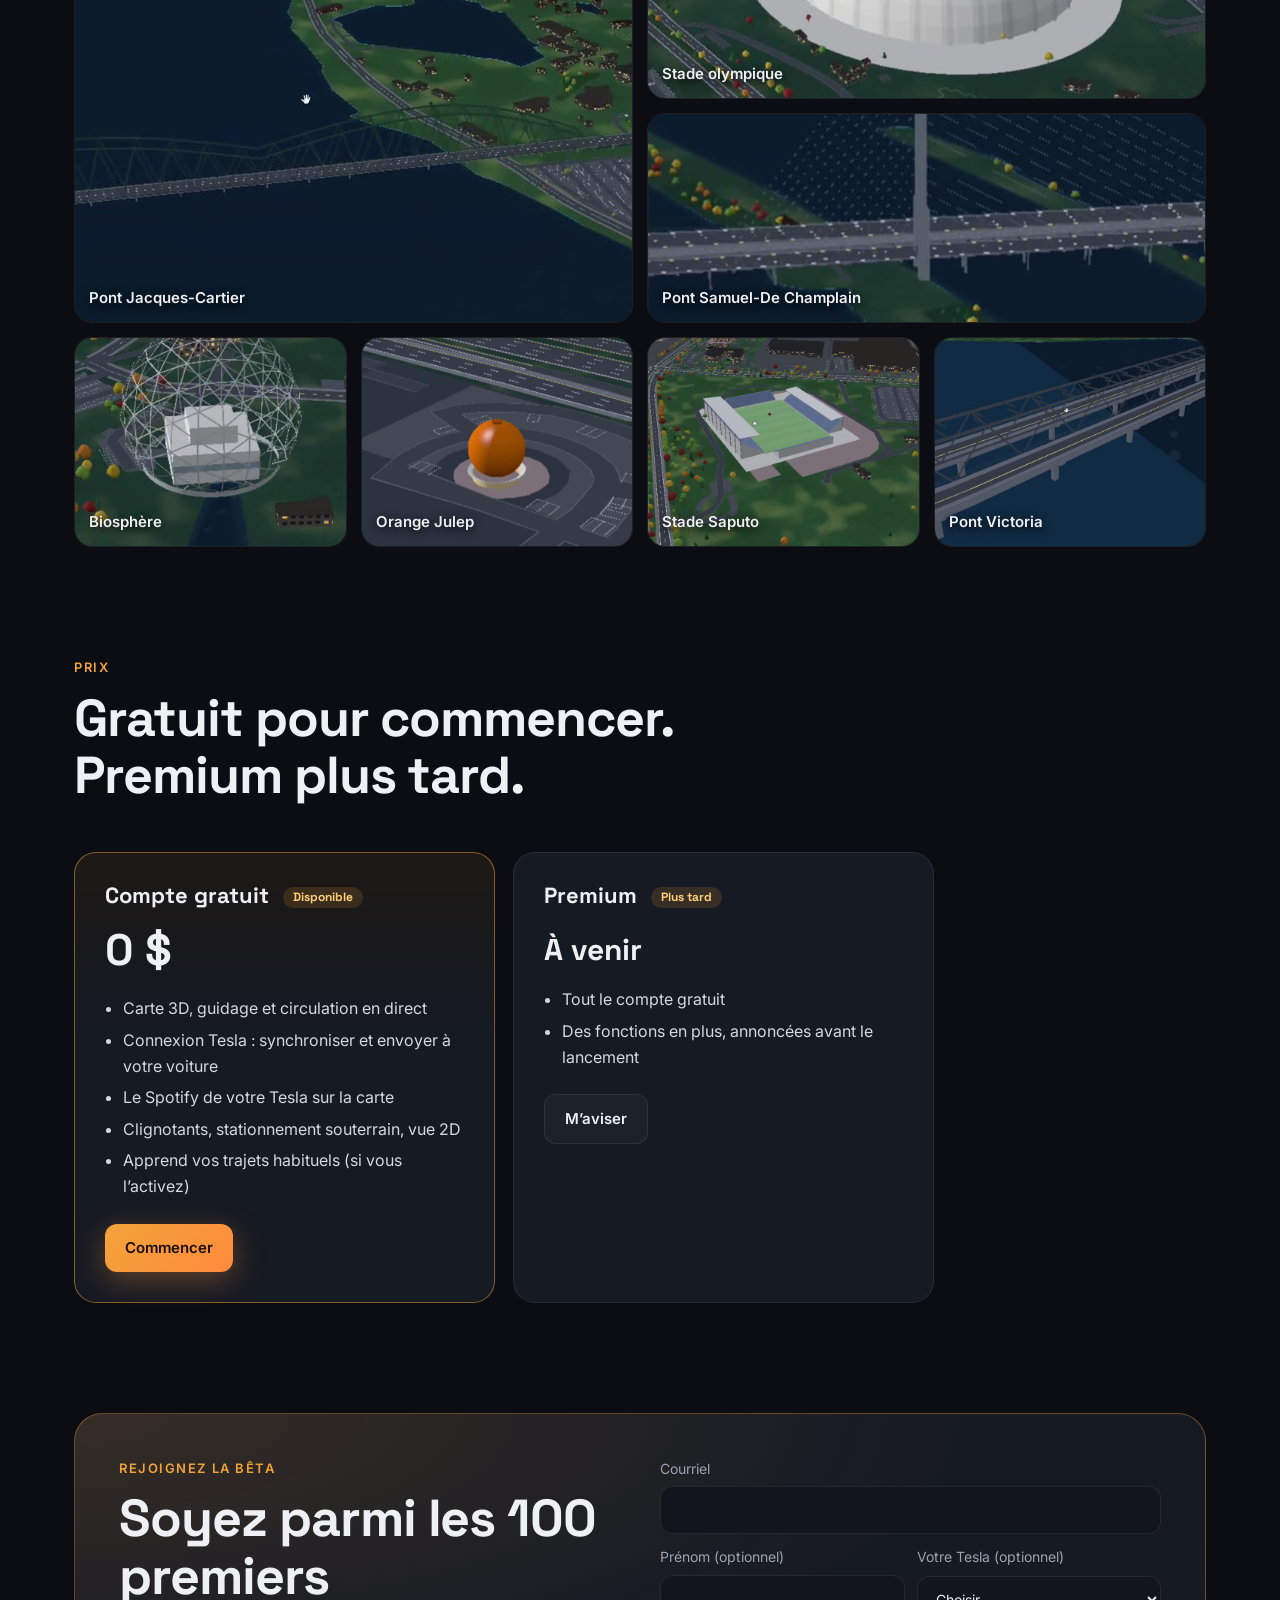
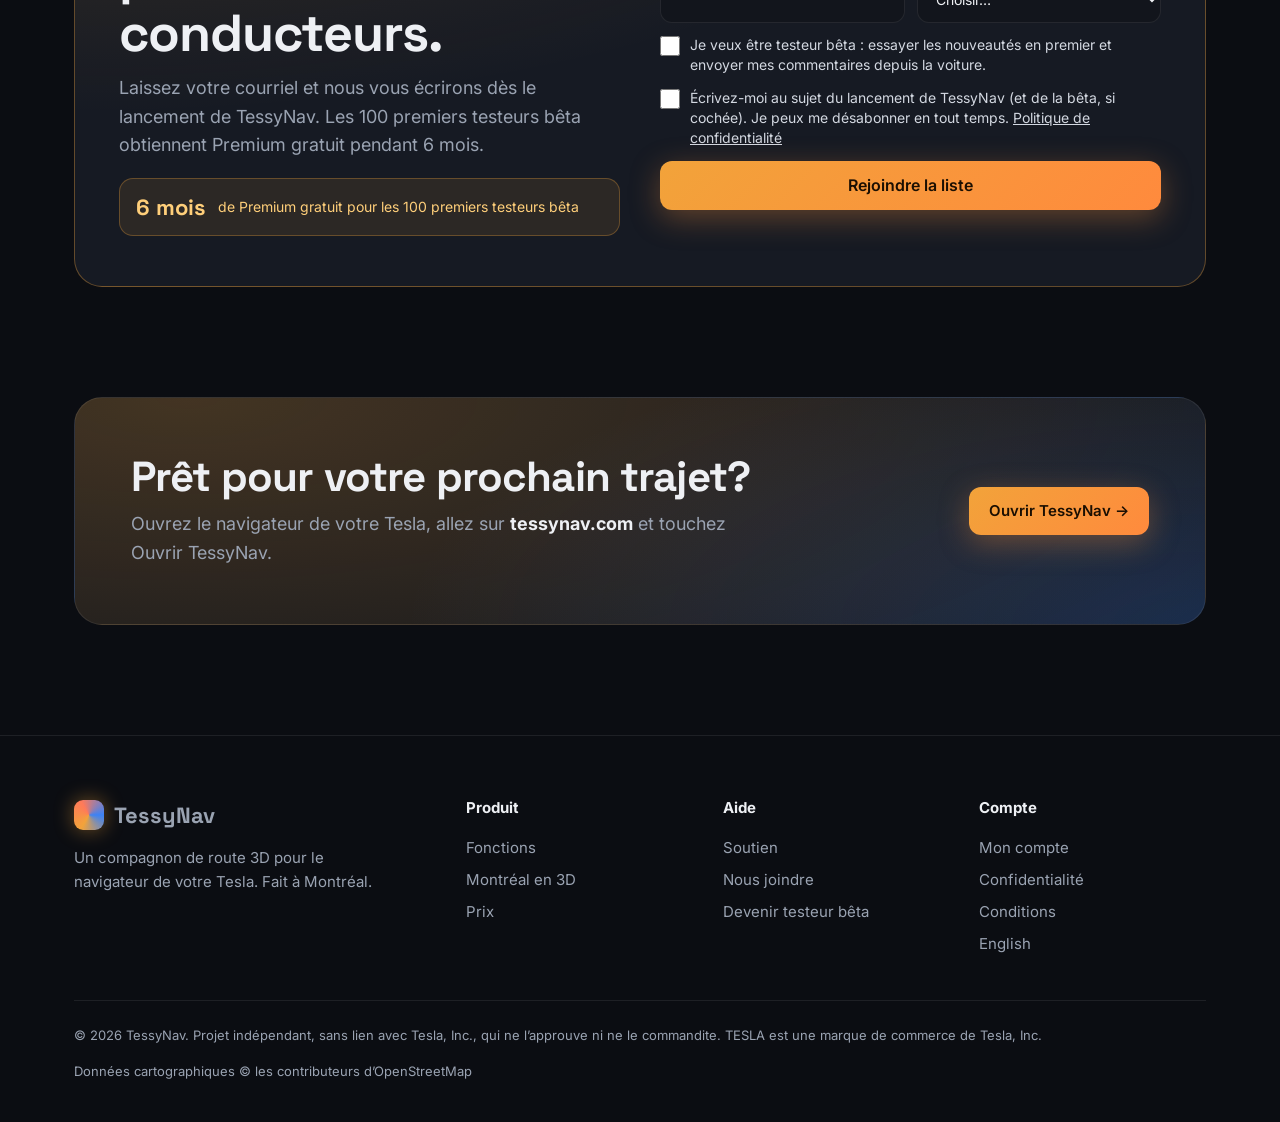
==== commit ddb98b9b: "Add files via upload" ====
--- a/fr/index.html
+++ b/fr/index.html
@@ -93,6 +93,15 @@
 .plan h3{font-size:22px}.plan .amt{font:700 44px "Space Grotesk";margin:14px 0 4px}.plan .amt small{font-size:16px;color:var(--sub);font-weight:500}
 .plan ul{padding-left:18px;color:#d3d8e1;margin:18px 0 24px}.plan li{margin:6px 0}
 .tag{display:inline-block;font-size:12px;padding:4px 10px;border-radius:99px;background:rgba(242,163,58,.15);color:var(--accent2);margin-left:8px;vertical-align:middle}
+/* rocco */
+.rocco{display:grid;grid-template-columns:auto 1fr;gap:44px;align-items:center}
+.rocco .face{width:190px;height:190px;border-radius:44px;display:grid;place-items:center;background:radial-gradient(circle at 50% 40%,rgba(242,163,58,.22),rgba(242,163,58,.04) 70%);border:1px solid rgba(242,163,58,.3);animation:rb 4s ease-in-out infinite}
+@keyframes rb{0%,100%{transform:translateY(0)}50%{transform:translateY(-6px)}}
+@media (prefers-reduced-motion:reduce){.rocco .face{animation:none}}
+.bubbles{display:grid;gap:12px;margin-top:22px}
+.bub{position:relative;background:var(--card);border:1px solid var(--line);border-radius:16px 16px 16px 4px;padding:12px 16px;font-size:15px;color:#d3d8e1;max-width:520px}
+.bub b{color:var(--accent2)}
+@media (max-width:860px){.rocco{grid-template-columns:1fr;gap:22px;justify-items:start}.rocco .face{width:140px;height:140px;border-radius:34px}.rocco .face svg{width:110px;height:110px}}
 /* waitlist */
 .wl{display:grid;grid-template-columns:1fr 1fr;gap:40px;align-items:start;background:var(--card);border:1px solid rgba(242,163,58,.35);border-radius:28px;padding:44px;background-image:radial-gradient(900px 300px at 0% 0%,rgba(242,163,58,.14),transparent)}
 .wl form{display:grid;gap:12px}
@@ -211,6 +220,12 @@
   </div>
 </div></section>
 
+<section id="rocco" style="padding-top:0"><div class="wrap rocco">
+  <div class="face"><svg viewBox="-60 -62 120 120" width="150" height="150" role="img" aria-label="Rocco"><path d="M-44 -30 L-30 -58 L-14 -36Z" fill="#6b6f76"/><path d="M44 -30 L30 -58 L14 -36Z" fill="#6b6f76"/><path d="M-38 -34 L-30 -50 L-20 -38Z" fill="#2b2d31"/><path d="M38 -34 L30 -50 L20 -38Z" fill="#2b2d31"/><ellipse cx="0" cy="2" rx="48" ry="42" fill="#8d9199"/><path d="M-46 -2 Q-24 -22 0 -8 Q24 -22 46 -2 Q36 18 18 12 Q8 4 0 10 Q-8 4 -18 12 Q-36 18 -46 -2Z" fill="#26282c"/><circle cx="-18" cy="0" r="8" fill="#fff"/><circle cx="18" cy="0" r="8" fill="#fff"/><circle cx="-17" cy="1" r="4.5" fill="#111"/><circle cx="19" cy="1" r="4.5" fill="#111"/><circle cx="-15.5" cy="-1" r="1.6" fill="#fff"/><circle cx="20.5" cy="-1" r="1.6" fill="#fff"/><ellipse cx="0" cy="24" rx="20" ry="14" fill="#e9ebee"/><ellipse cx="0" cy="17" rx="6" ry="4" fill="#1b1c1f"/><path d="M-8 27 Q0 34 8 27" stroke="#1b1c1f" stroke-width="2.5" fill="none" stroke-linecap="round"/></svg></div>
+  <div><div class="kick">Voici Rocco</div><h2>Votre copilote porte un masque.</h2><p class="lead" style="margin-top:12px">Rocco le raton laveur est le visage de TessyNav. Il surveille la route devant vous et vous dit ce qui compte, en mots simples.</p>
+    <div class="bubbles"><div class="bub"><b>Prends le trajet par l’A-10</b> : il te fait gagner 6 min, l’autre est très chargé en ce moment.</div><div class="bub"><b>Police signalée</b> à 800 m, par un autre conducteur.</div><div class="bub"><b>Ton trajet habituel</b> : 18 min. (Appris de tes trajets, seulement dans ta voiture.)</div></div></div>
+</div></section>
+
 <section id="montreal" style="padding-top:0"><div class="wrap">
   <div class="kick">Montréal en 3D</div>
   <h2>Les repères que vous croisez, modélisés à la main.</h2>
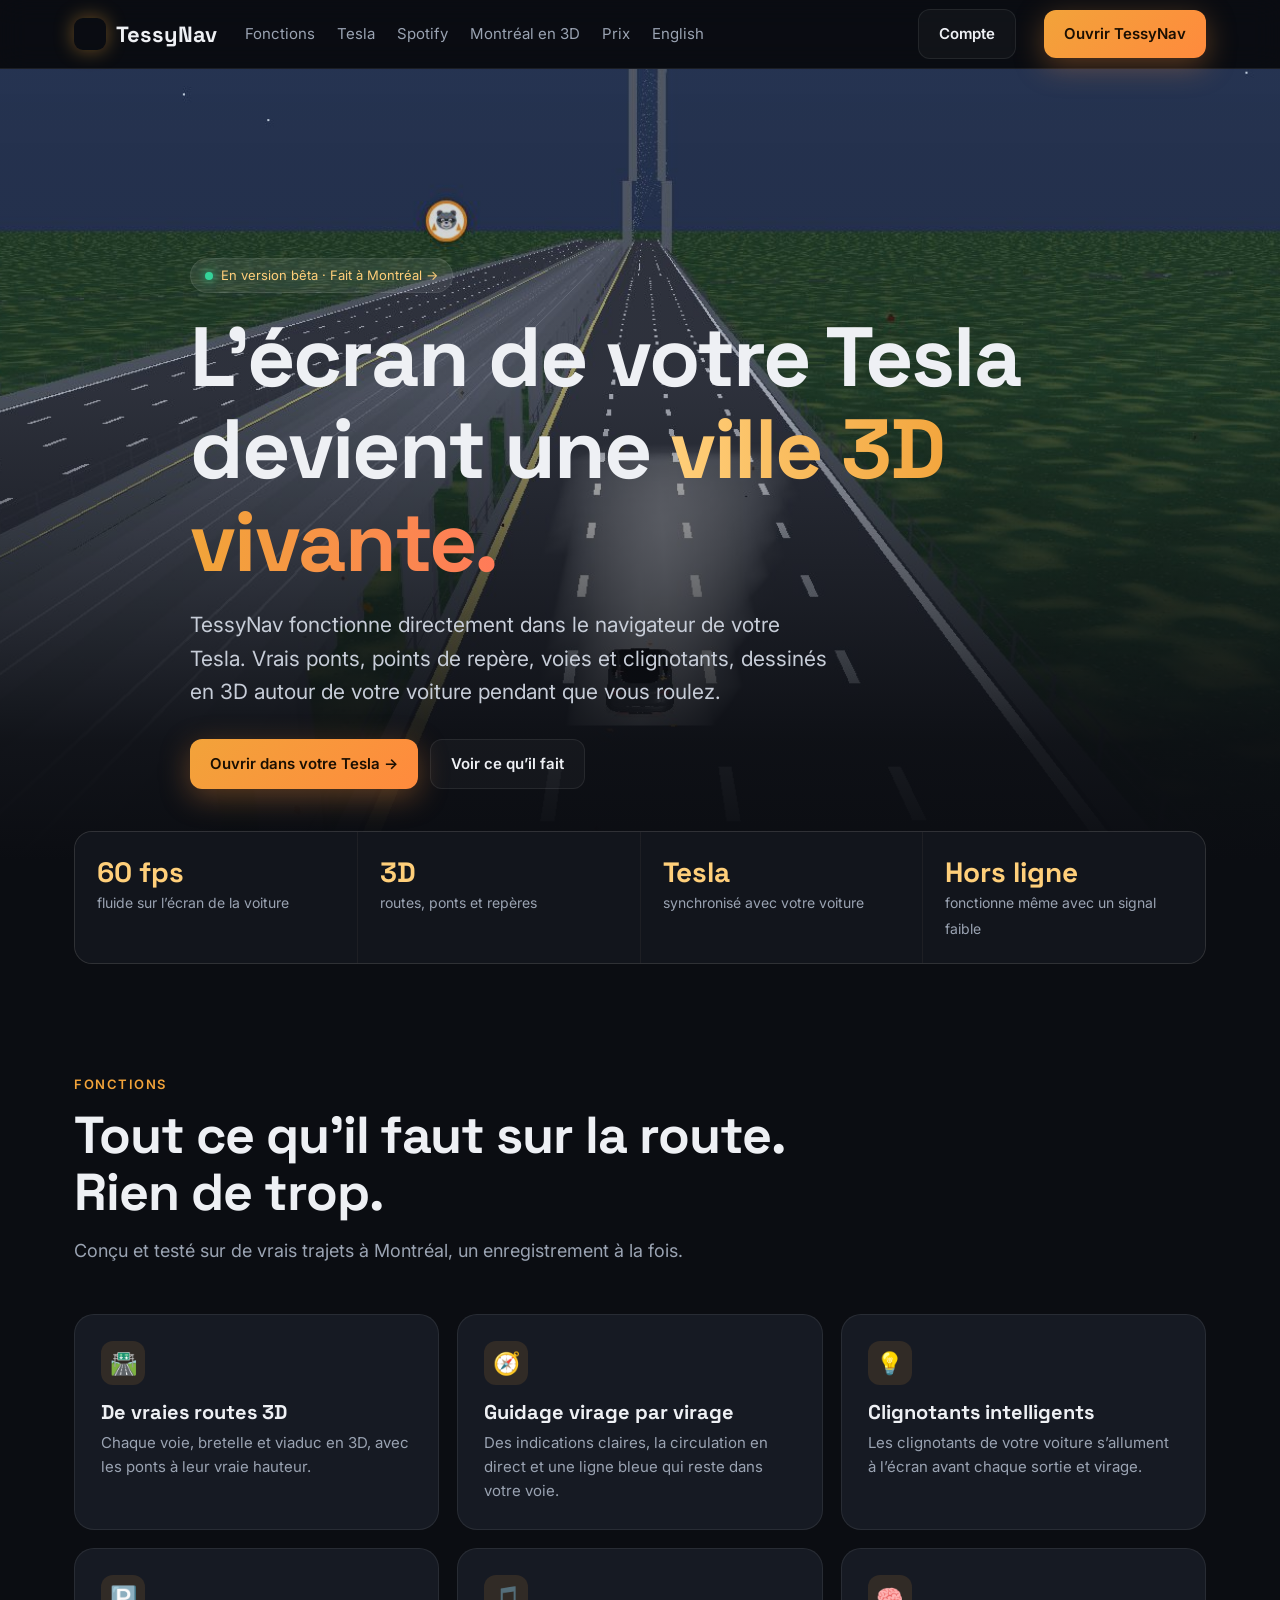
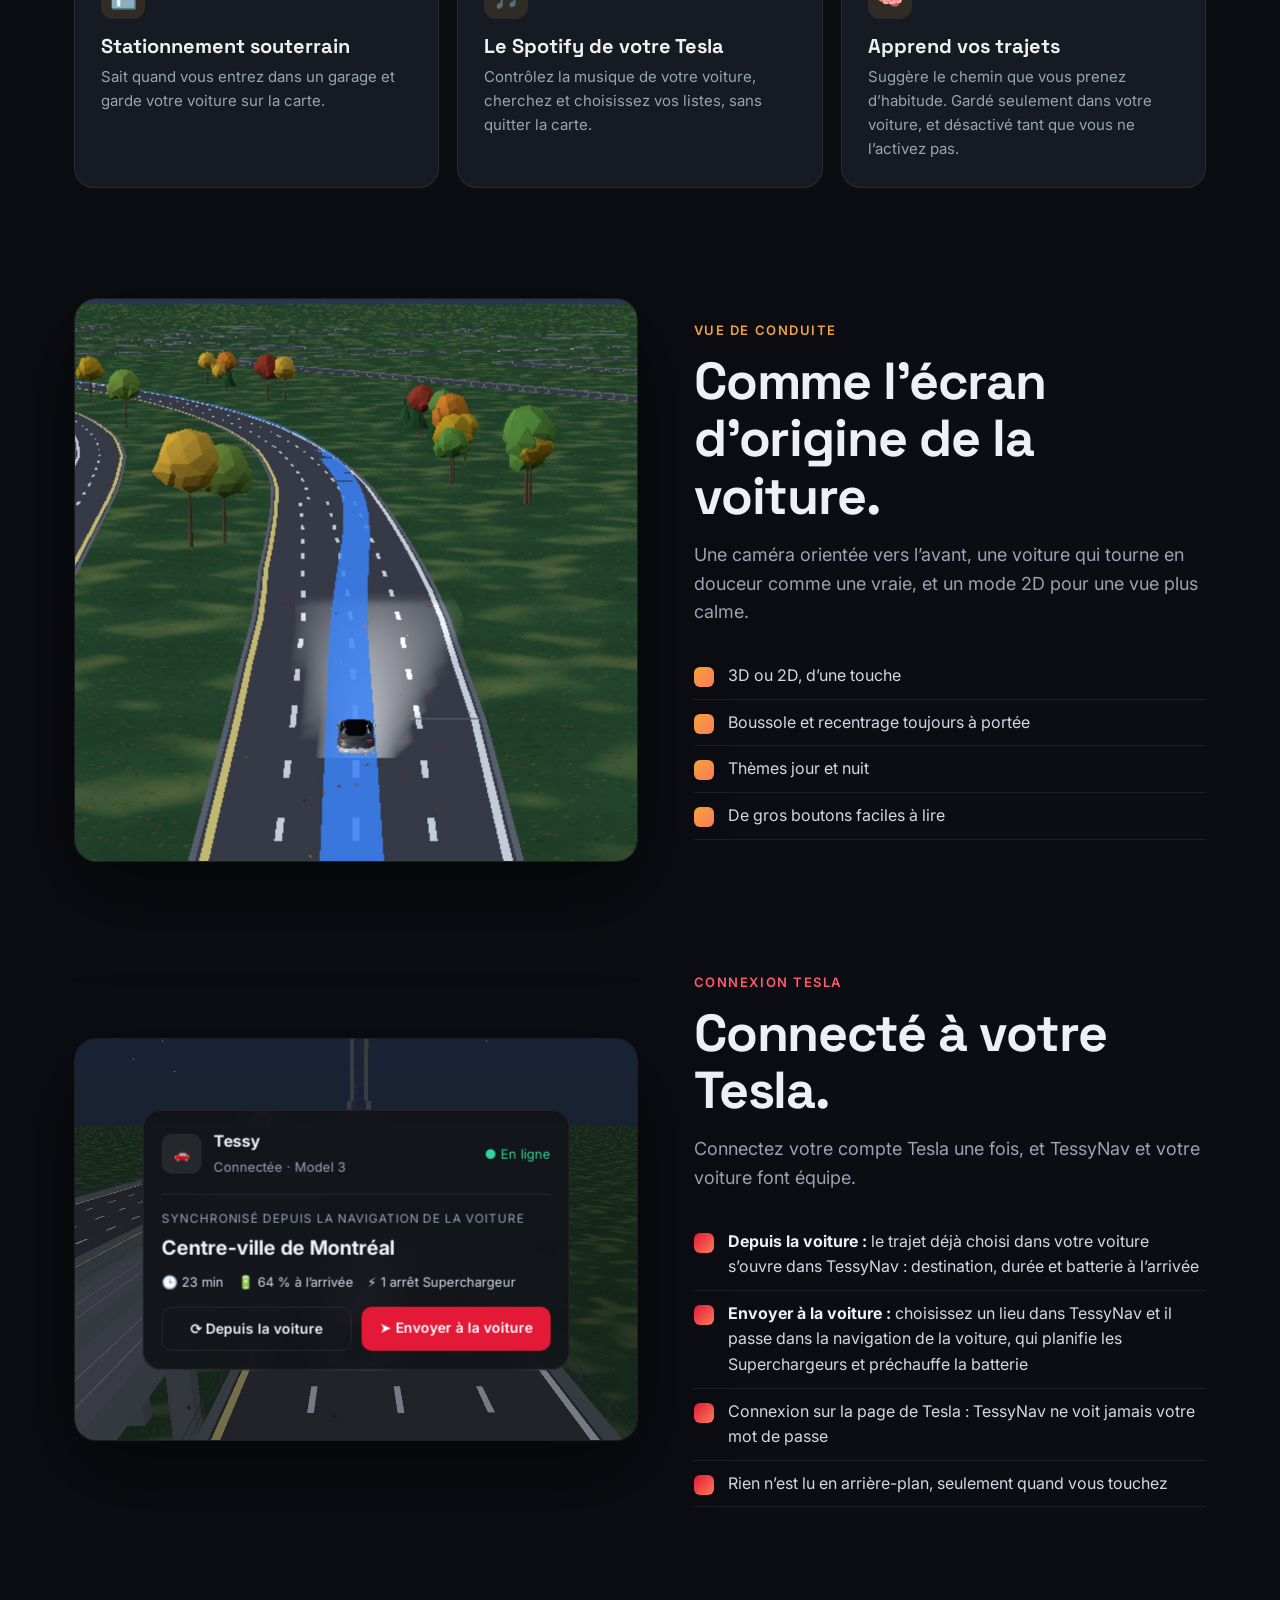
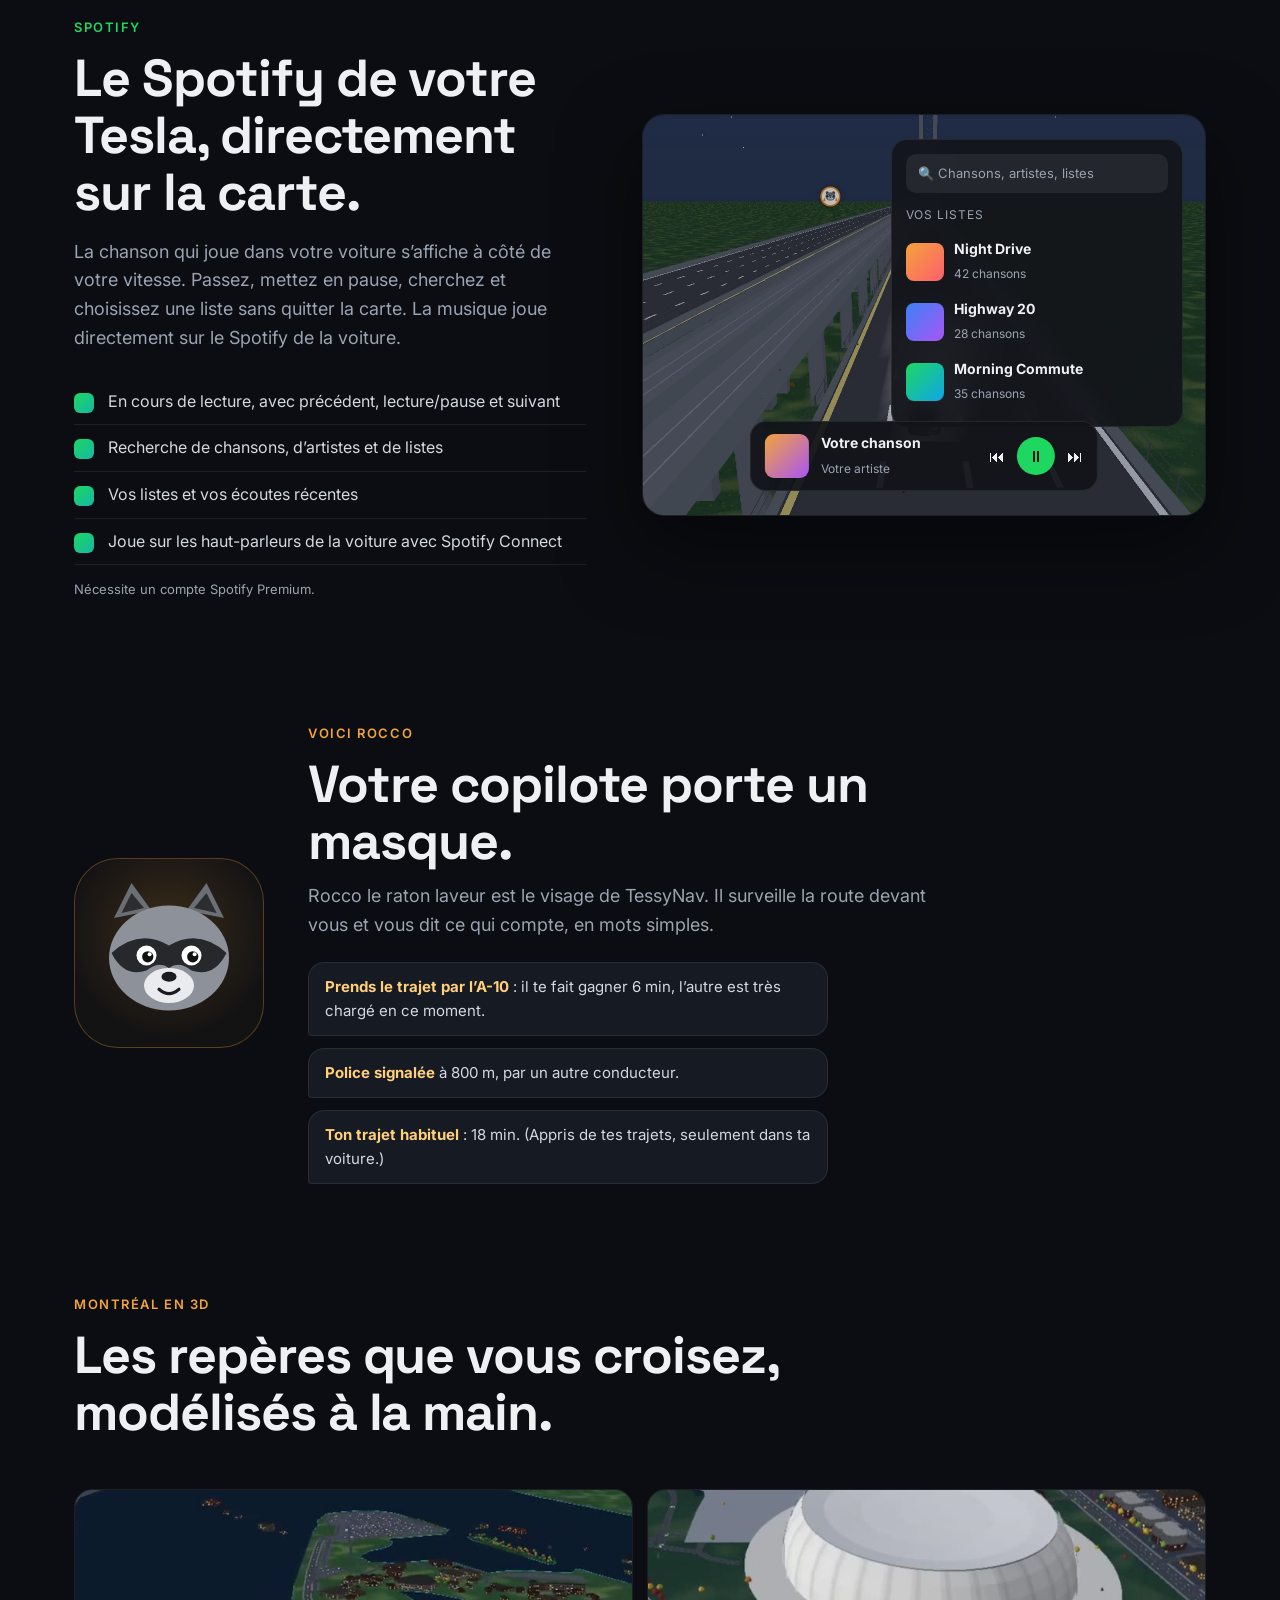
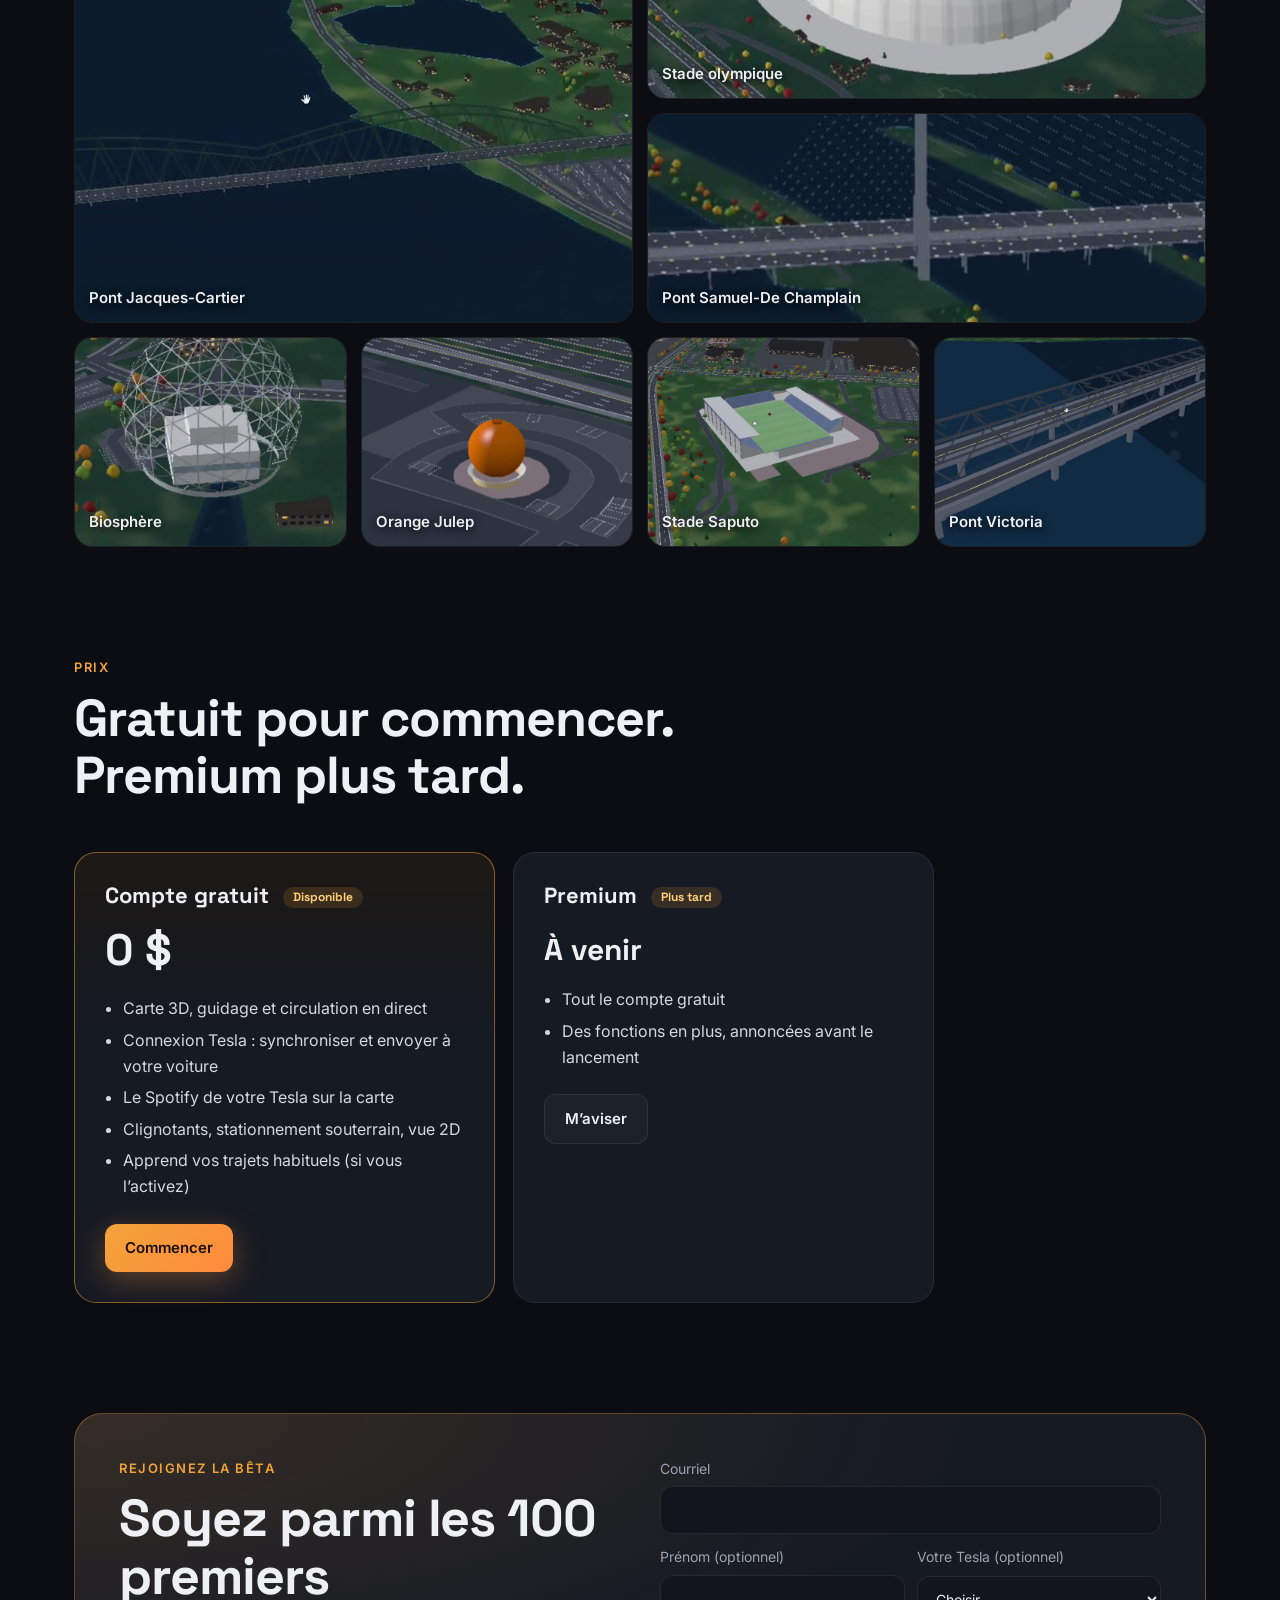
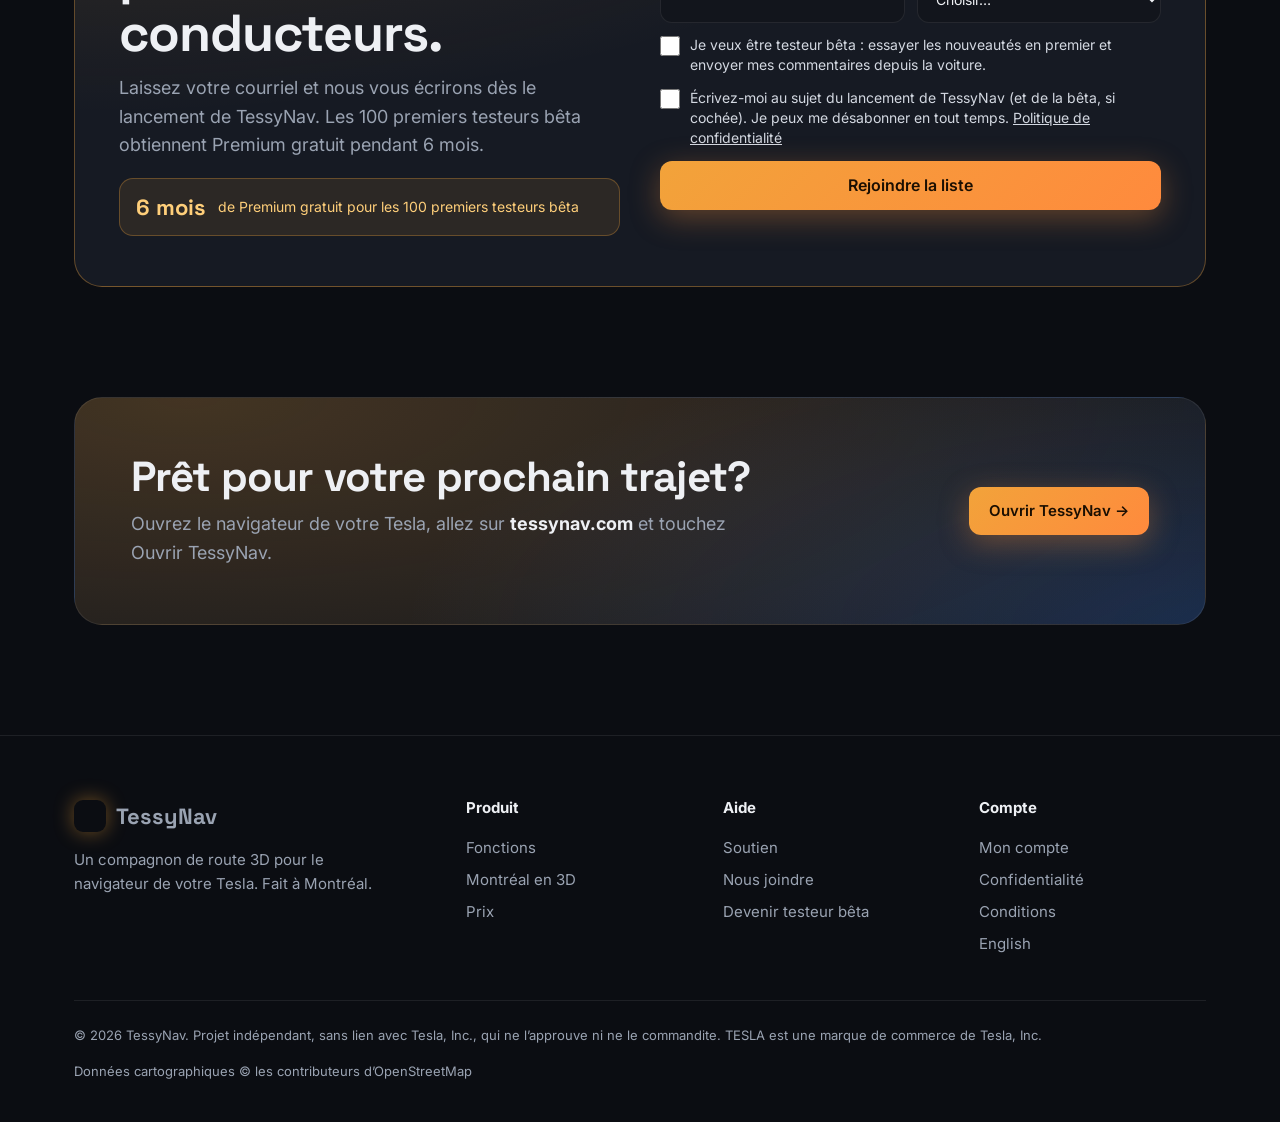
==== commit d15dd780: "Add files via upload" ====
--- a/fr/index.html
+++ b/fr/index.html
@@ -4,6 +4,7 @@
 <link rel="alternate" hreflang="fr" href="https://tessynav.com/fr/">
 <link rel="alternate" hreflang="en" href="https://tessynav.com/">
 <meta charset="utf-8">
+<link rel="icon" href="/img/rocco.svg" type="image/svg+xml">
 <meta name="viewport" content="width=device-width,initial-scale=1">
 <title>TessyNav · Navigation 3D pour votre Tesla</title>
 <meta name="description" content="TessyNav transforme le navigateur de votre Tesla en carte 3D vivante de Montréal : vrais ponts, points de repère, voies et clignotants.">
@@ -19,7 +20,7 @@
 .nav{position:sticky;top:0;z-index:10;background:rgba(11,13,18,.72);backdrop-filter:blur(14px);border-bottom:1px solid var(--line)}
 .nav .wrap{display:flex;align-items:center;gap:28px;height:68px}
 .logo{display:flex;align-items:center;gap:10px;font:700 22px "Space Grotesk"}
-.logo i{width:30px;height:30px;border-radius:9px;background:conic-gradient(from 210deg,var(--accent),#ff7a59,var(--blue),var(--accent));display:inline-block;box-shadow:0 0 20px rgba(242,163,58,.45)}
+.logo i{width:32px;height:32px;border-radius:9px;background:url(/img/rocco.svg) center/cover no-repeat;display:inline-block;box-shadow:0 0 20px rgba(242,163,58,.45)}
 .links{display:flex;gap:22px;color:var(--sub);font-size:15px}.links a:hover{color:var(--text)}
 .sp{flex:1}
 .btn{display:inline-flex;align-items:center;gap:8px;padding:12px 20px;border-radius:12px;font-weight:600;font-size:15px}
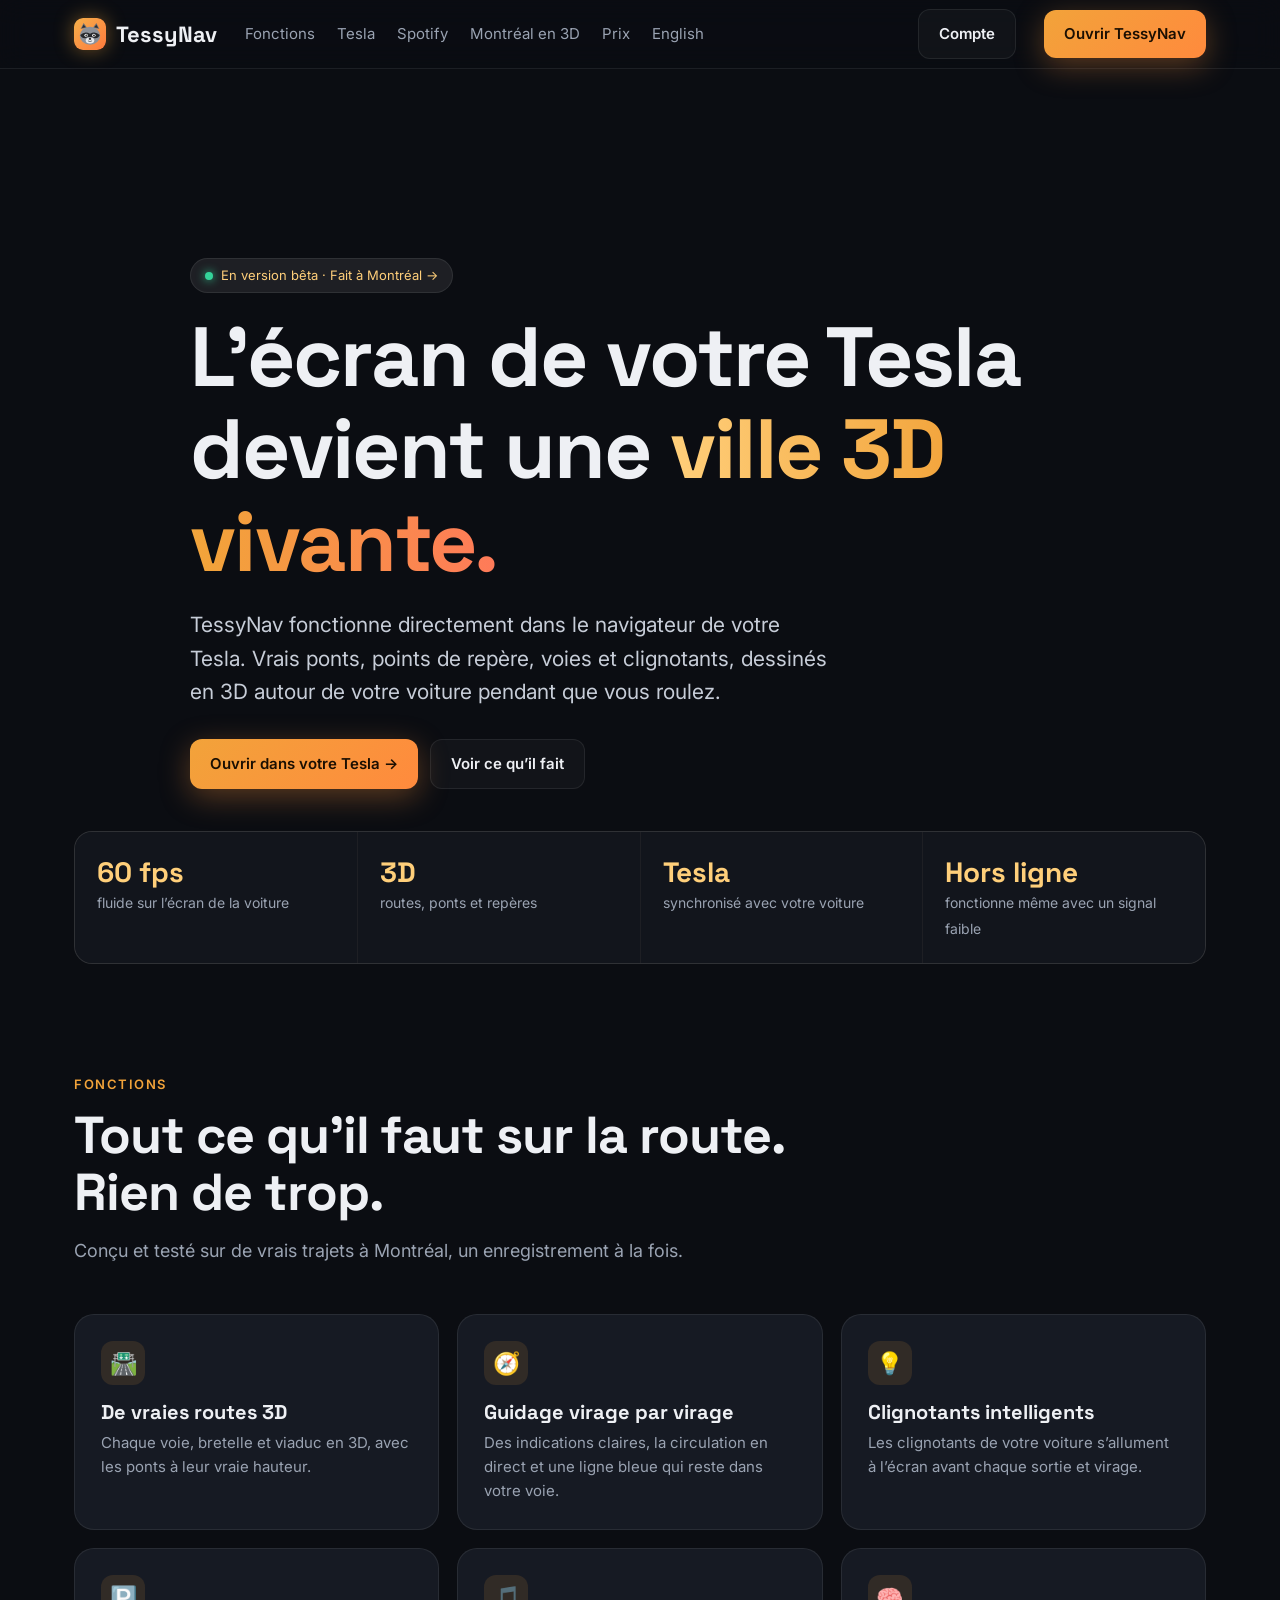
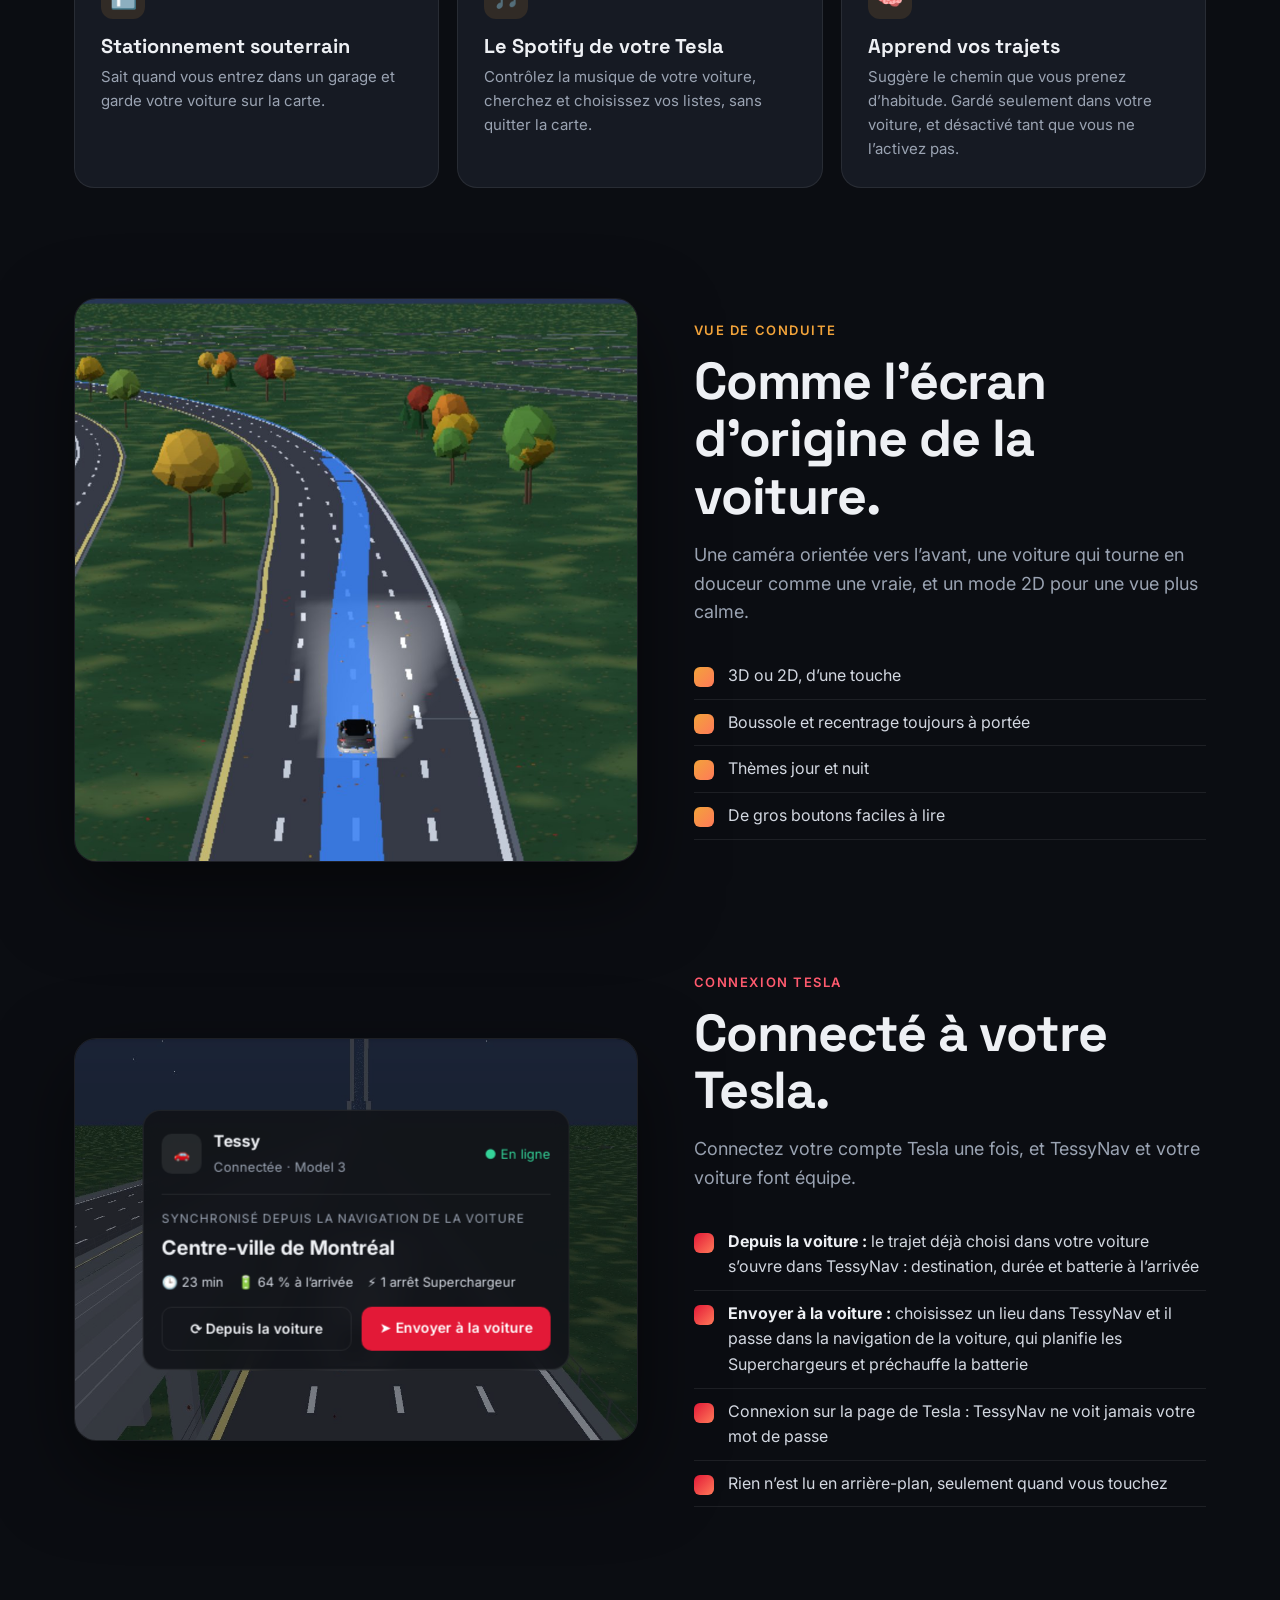
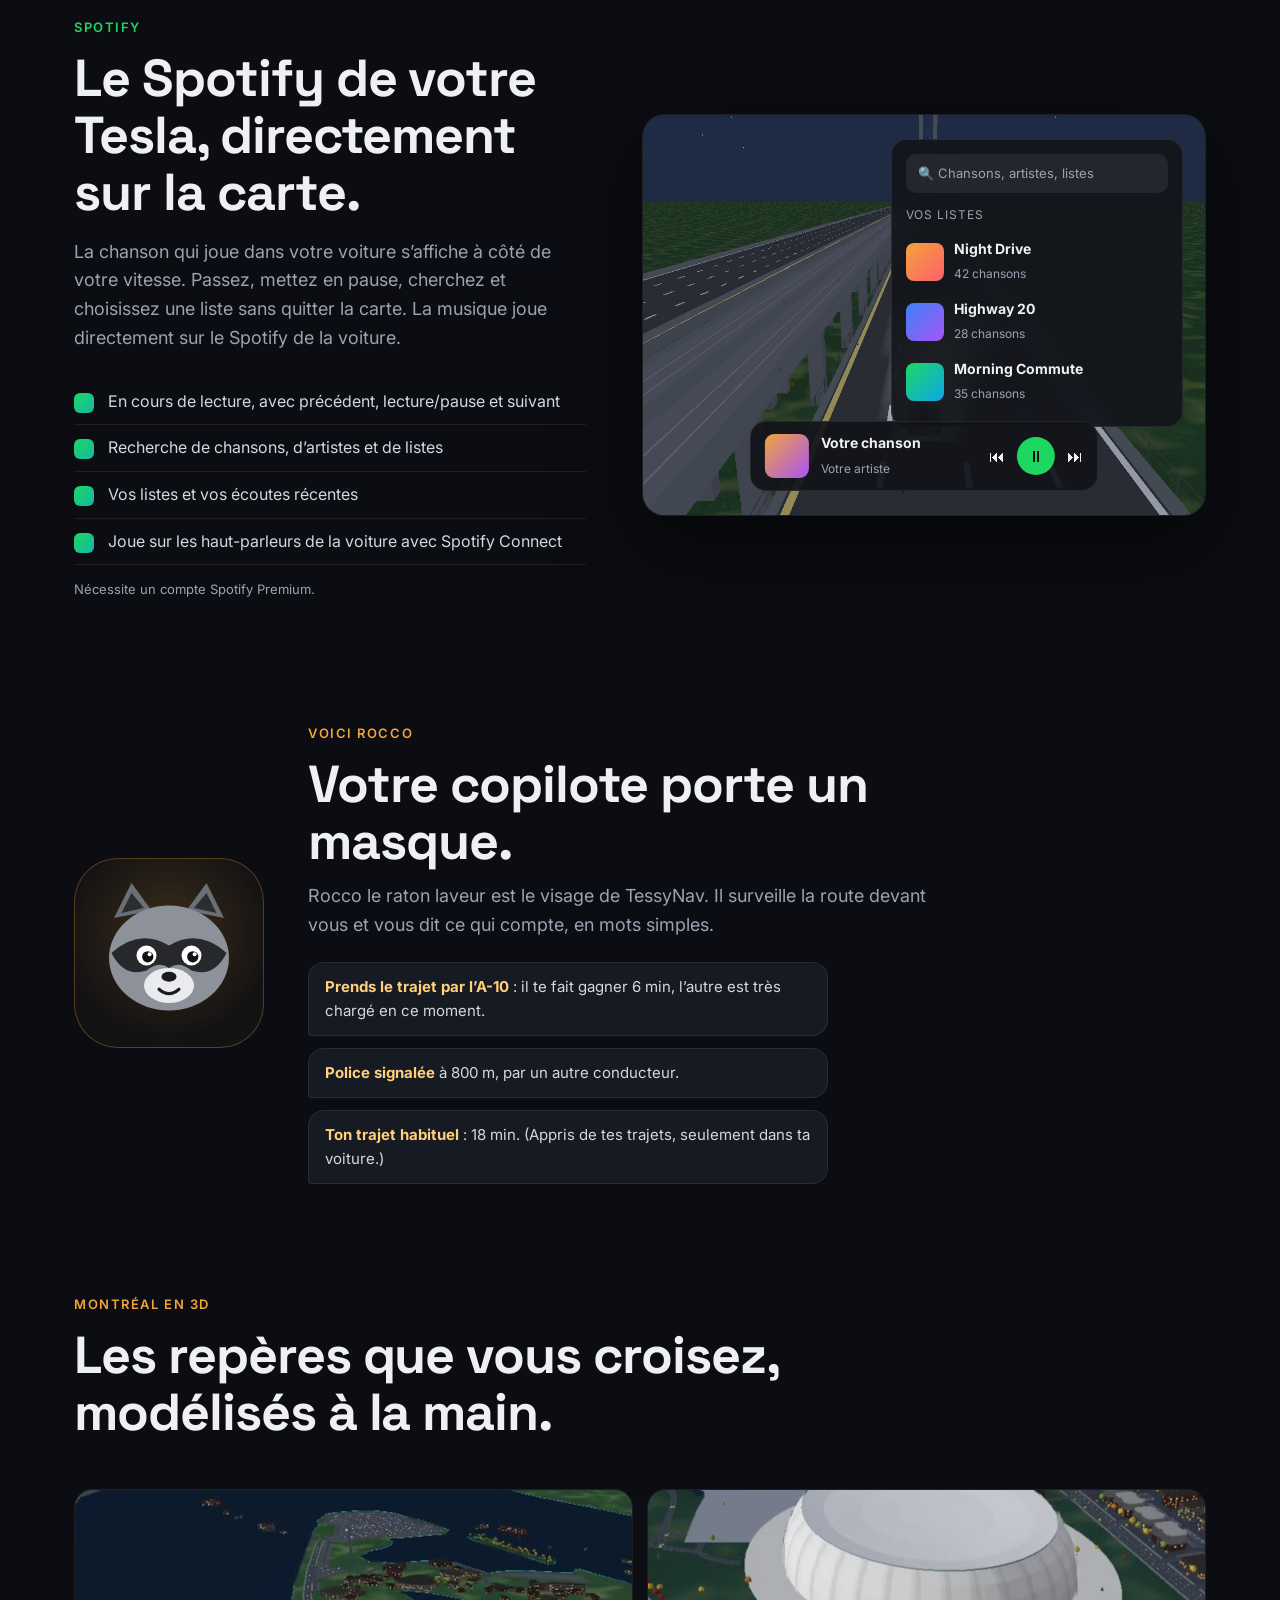
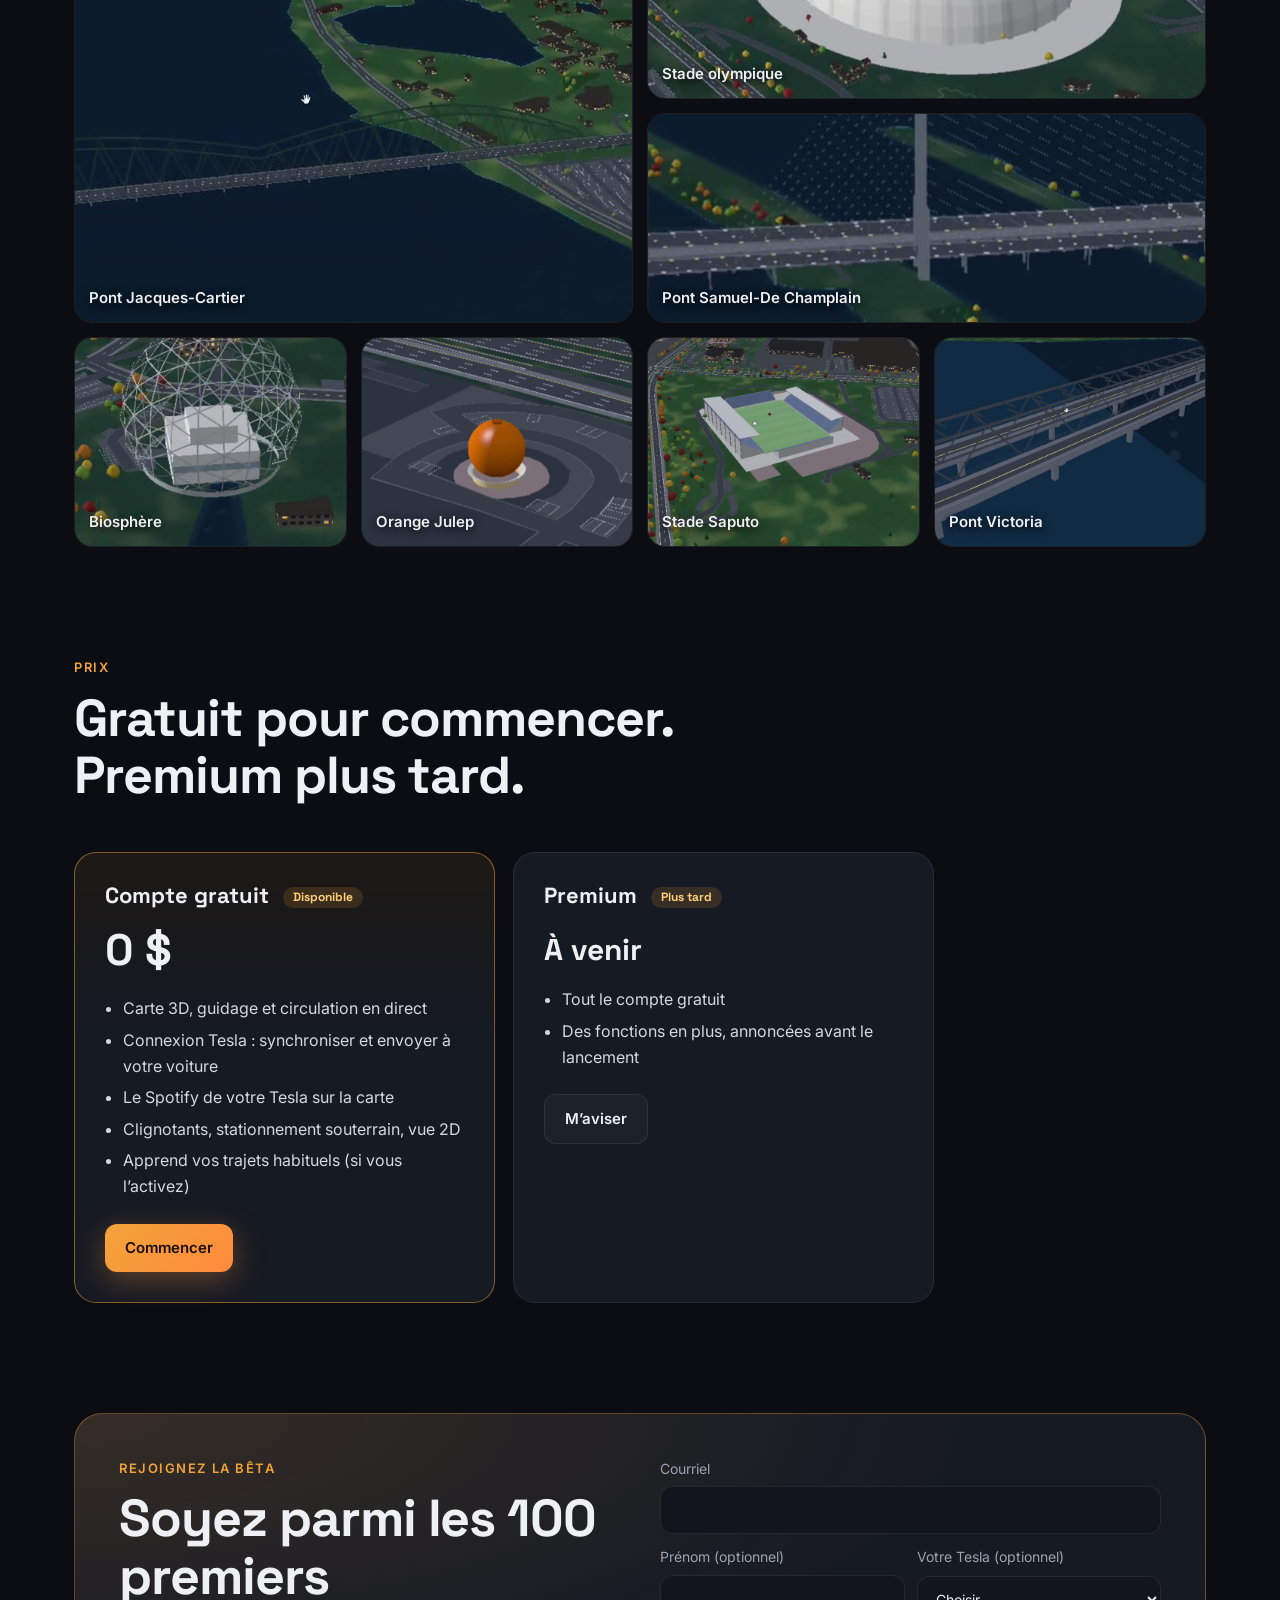
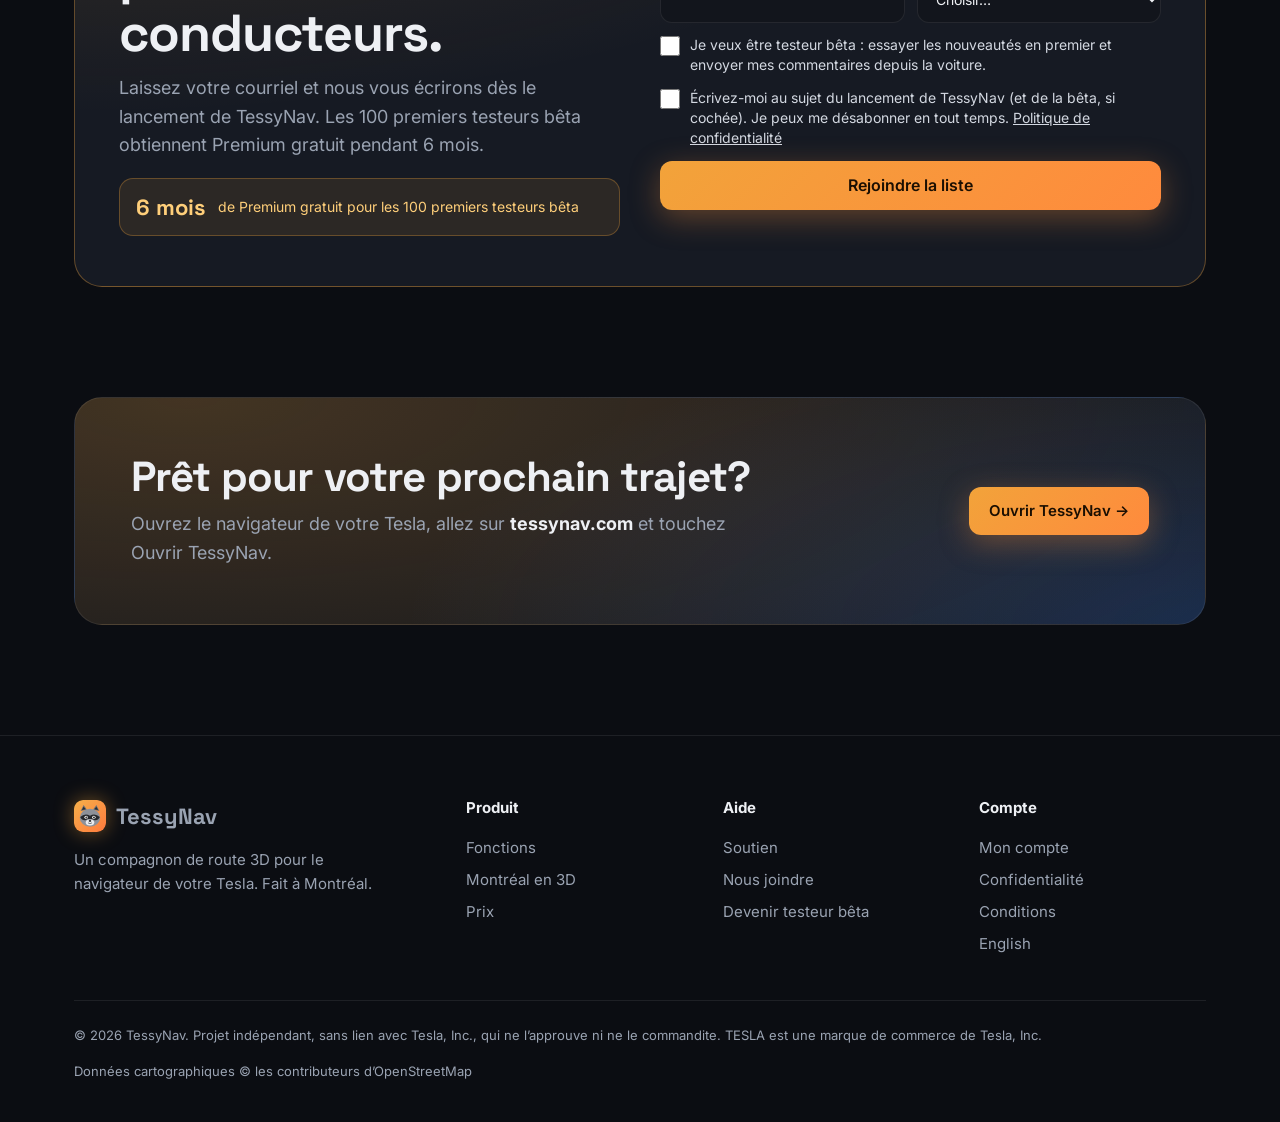
==== commit 543e3c7b: "Add files via upload" ====
--- a/fr/index.html
+++ b/fr/index.html
@@ -28,7 +28,8 @@
 .btn.ghost{border:1px solid var(--line);color:var(--text);background:rgba(255,255,255,.03)}
 /* hero */
 .hero{position:relative;min-height:88vh;display:flex;align-items:flex-end;overflow:hidden}
-.hero img{position:absolute;inset:0;width:100%;height:100%;object-fit:cover;object-position:center 60%;transform:scale(1.04)}
+.hero img,.hero video{position:absolute;inset:0;width:100%;height:100%;object-fit:cover;object-position:center 45%}
+@media (prefers-reduced-motion:reduce){.hero video{display:none}.hero{background:url(/vid/hero.jpg) center/cover}}
 .hero:after{content:"";position:absolute;inset:0;background:linear-gradient(180deg,rgba(11,13,18,.15) 0%,rgba(11,13,18,.2) 40%,rgba(11,13,18,.92) 85%,var(--bg) 100%)}
 .hero .wrap{position:relative;z-index:1;padding-bottom:72px}
 .pill{display:inline-flex;gap:8px;align-items:center;padding:6px 14px;border-radius:99px;background:rgba(255,255,255,.08);border:1px solid var(--line);font-size:13px;color:var(--accent2);margin-bottom:18px}
@@ -141,7 +142,7 @@
 </div></header>
 
 <section class="hero" style="padding:0">
-  <img src="/img/hero.jpg" alt="TessyNav sur le pont Samuel-De Champlain la nuit">
+  <video class="hv" autoplay muted loop playsinline preload="auto" poster="/vid/hero.jpg" aria-label="TessyNav sur le pont Samuel-De Champlain la nuit"><source src="/vid/hero.mp4" type="video/mp4"></video>
   <div class="wrap">
     <a class="pill" href="#waitlist"><b></b> En version bêta · Fait à Montréal →</a>
     <h1>L’écran de votre Tesla devient une <span>ville 3D vivante.</span></h1>
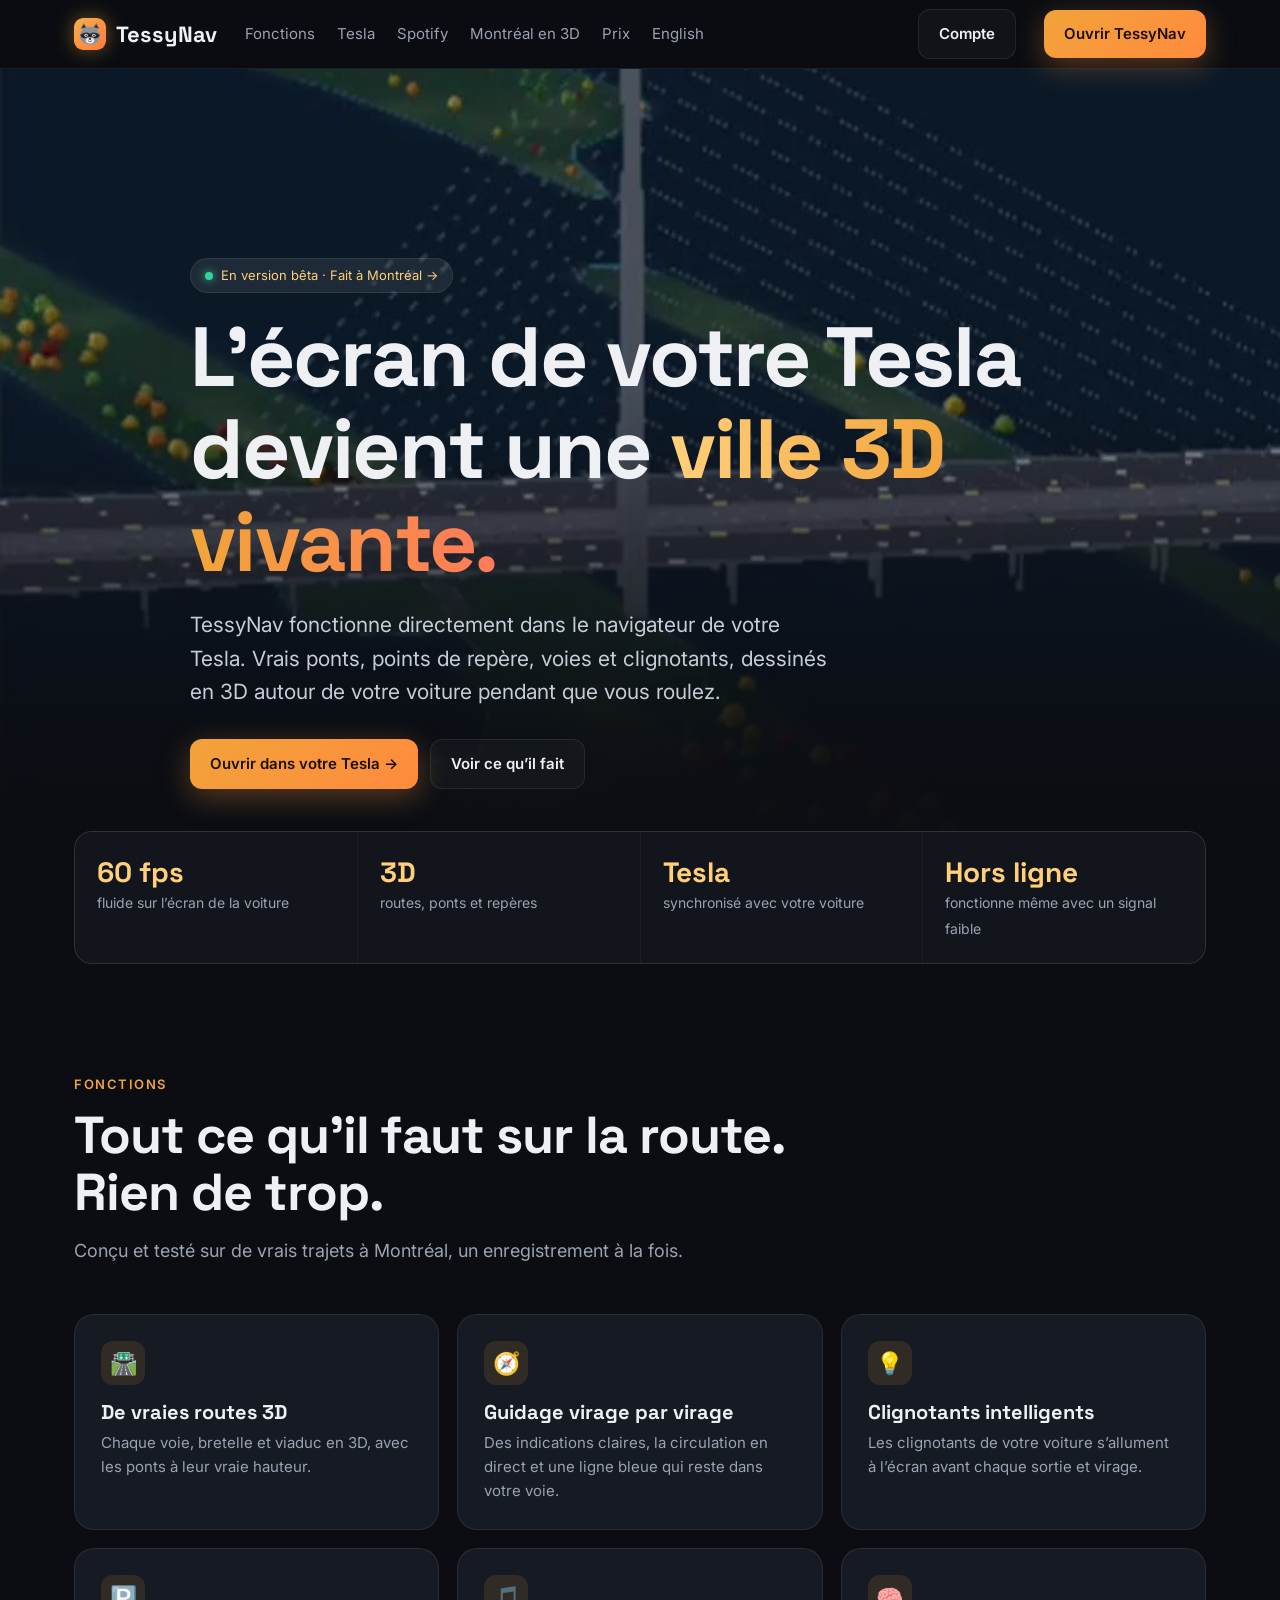
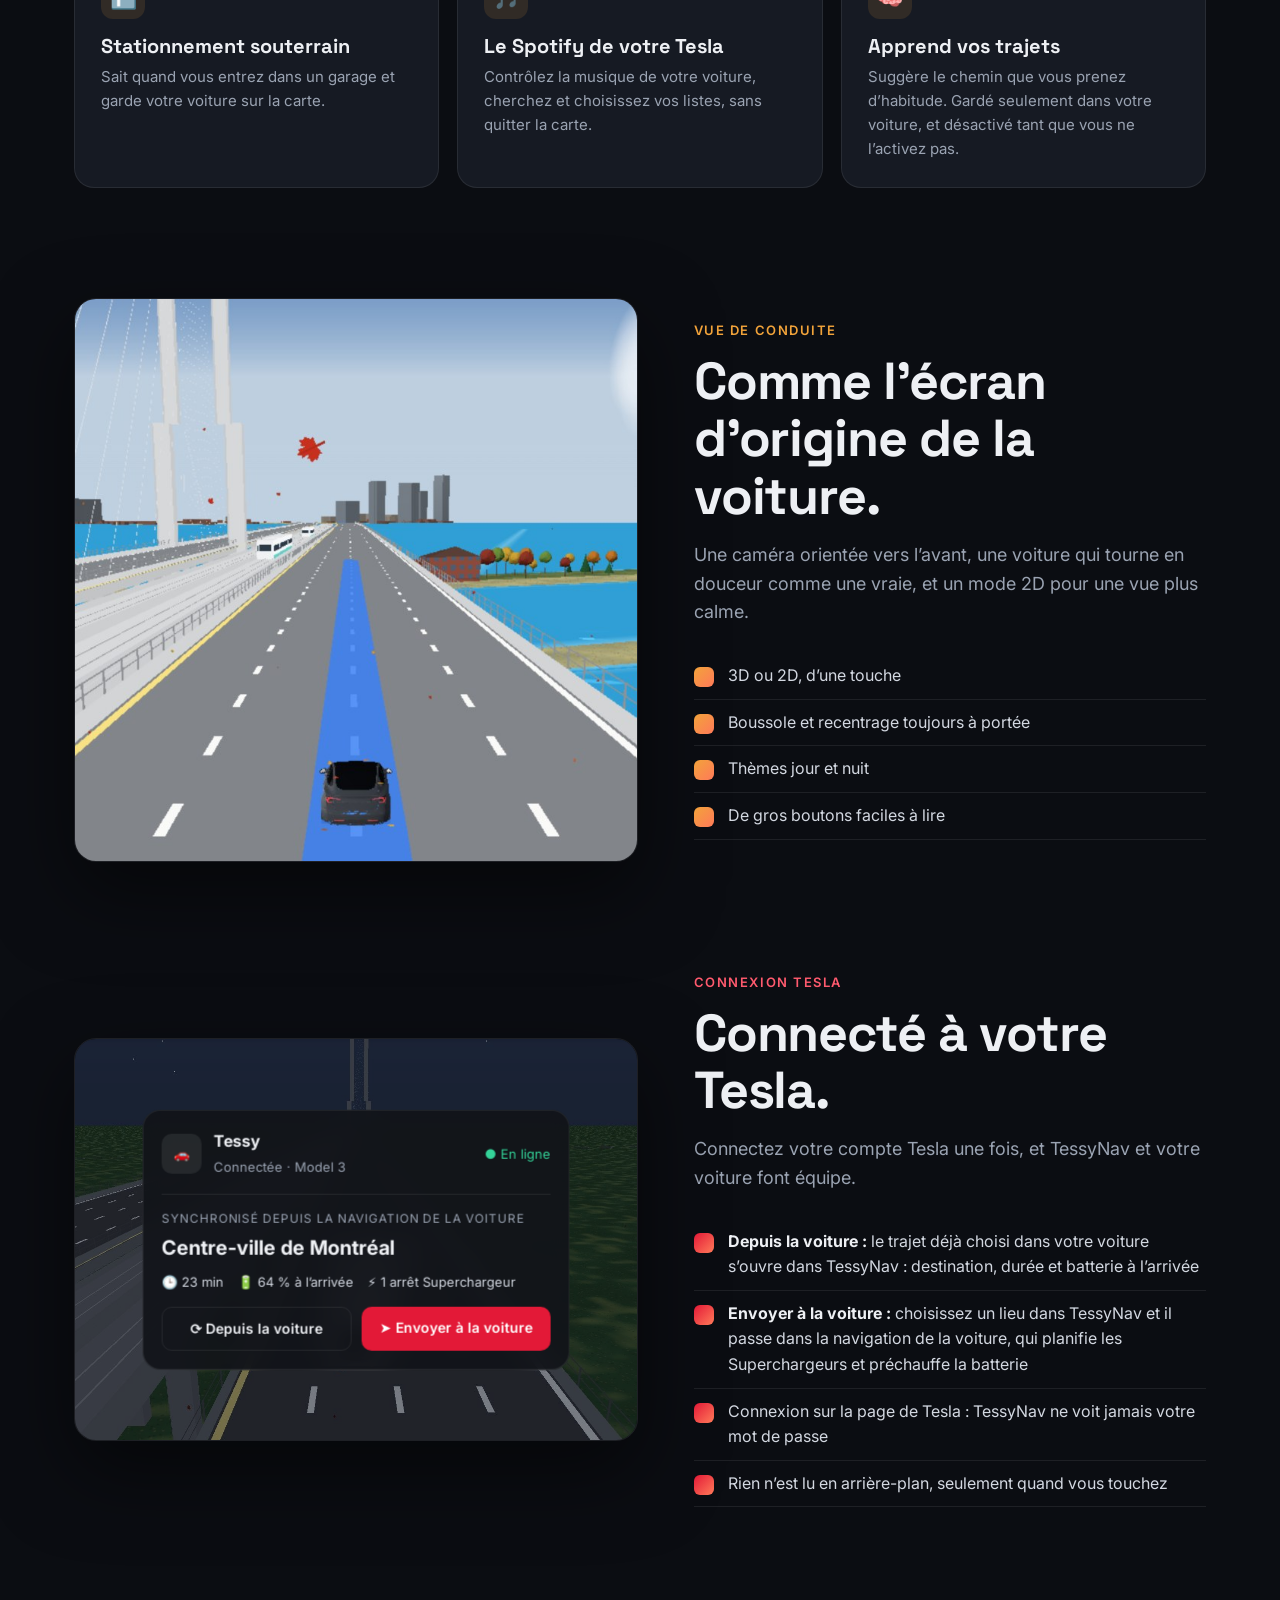
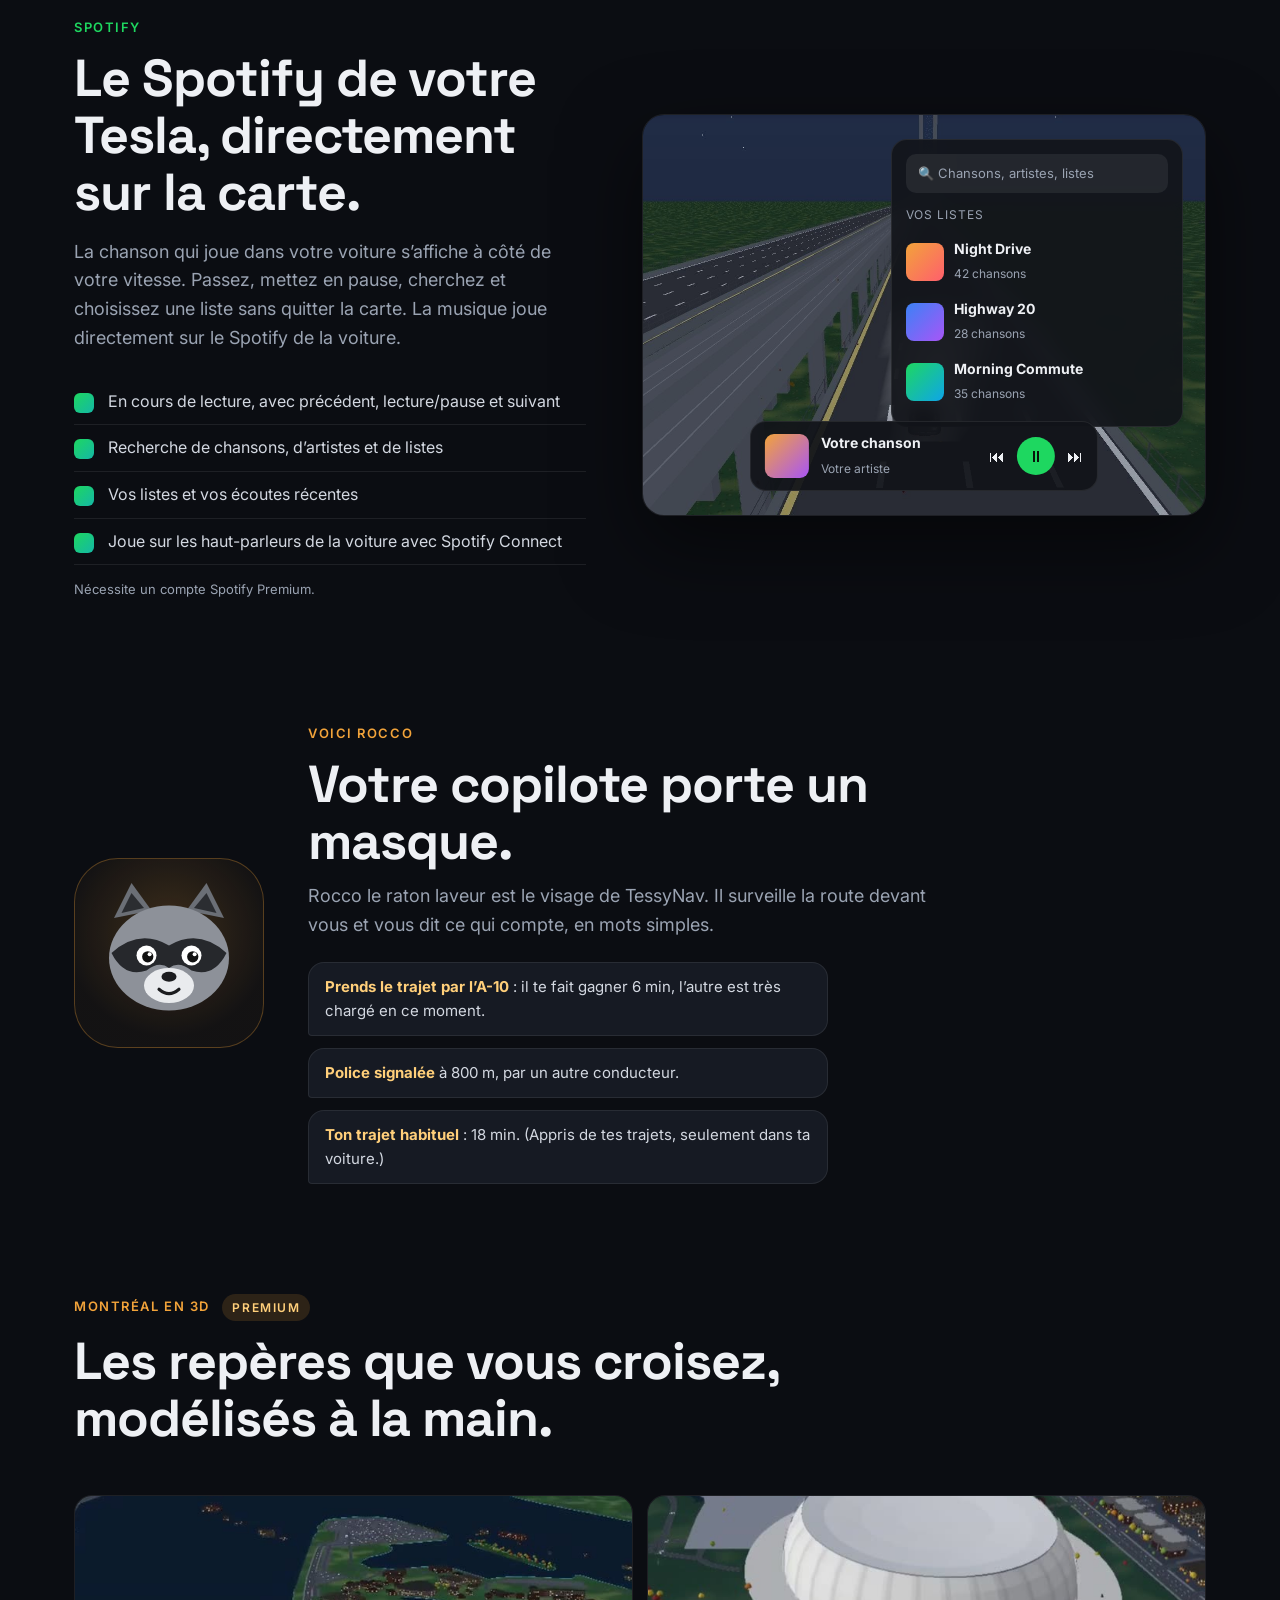
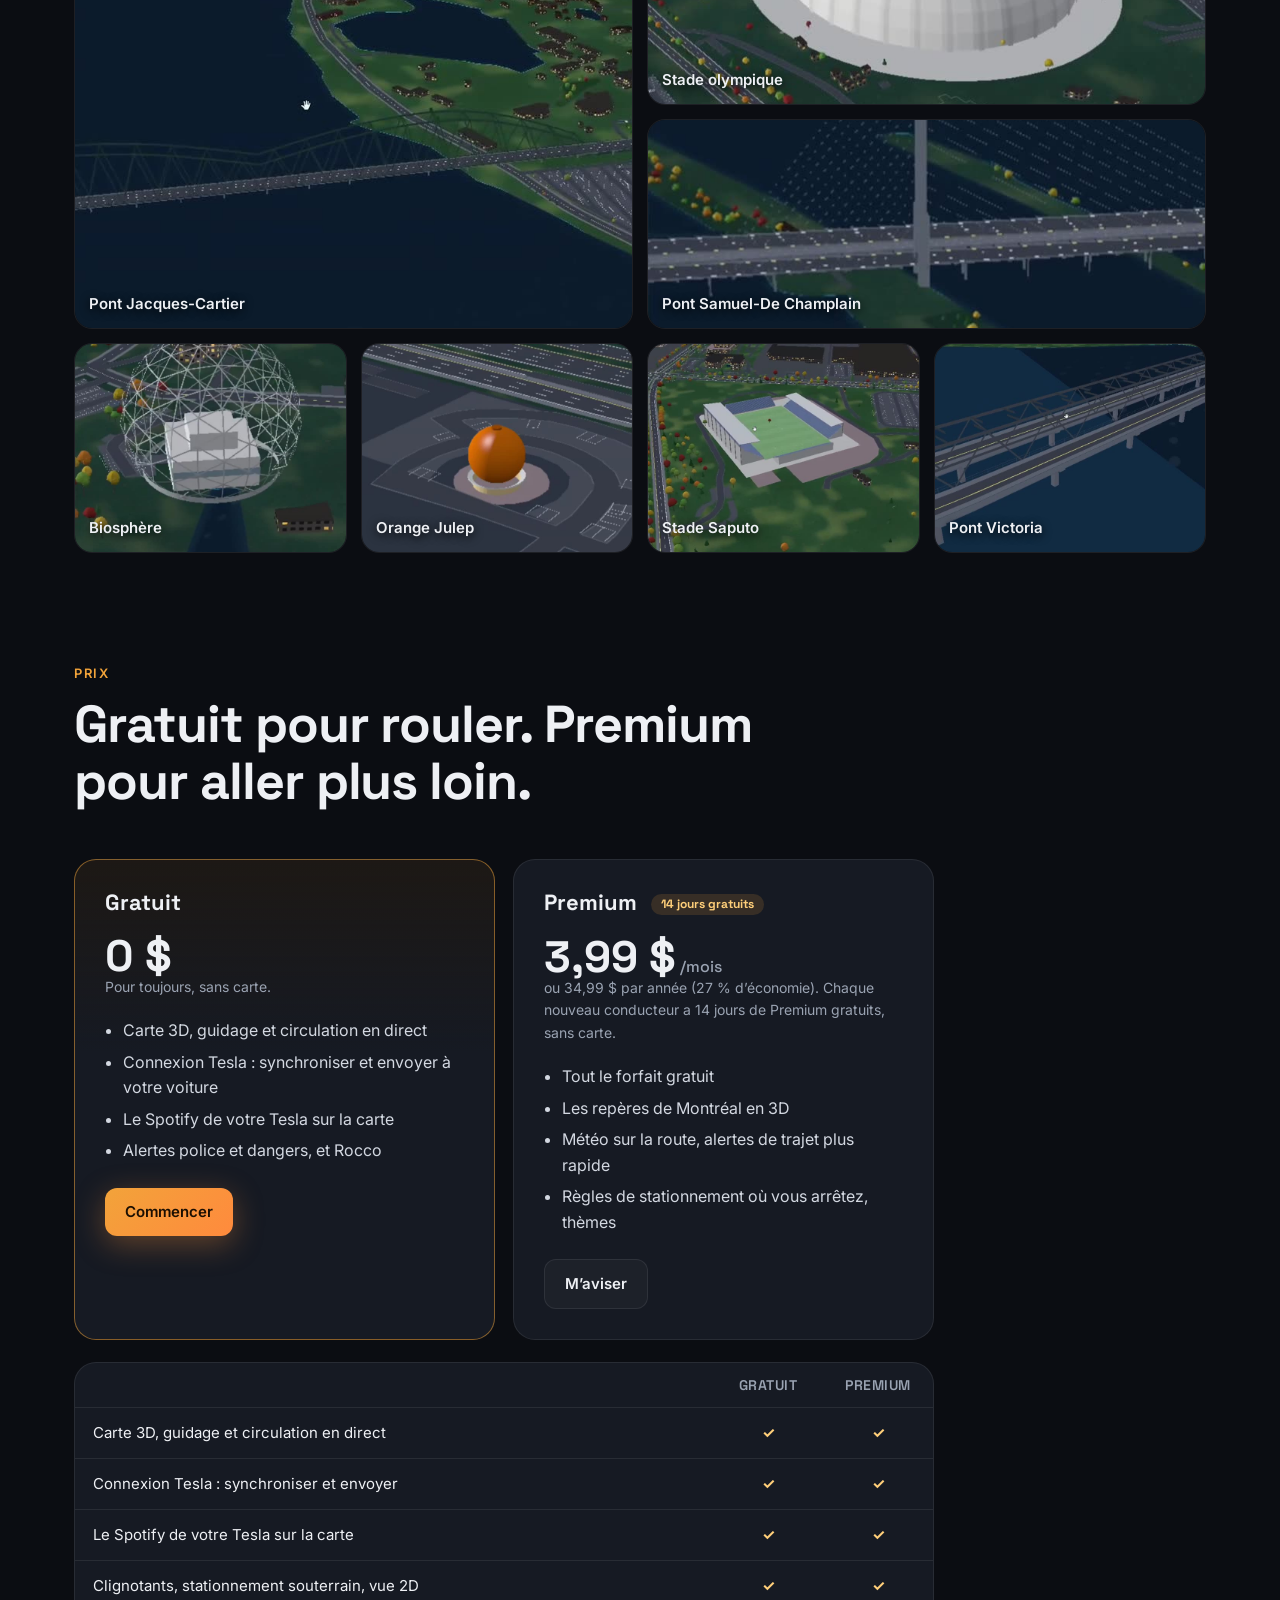
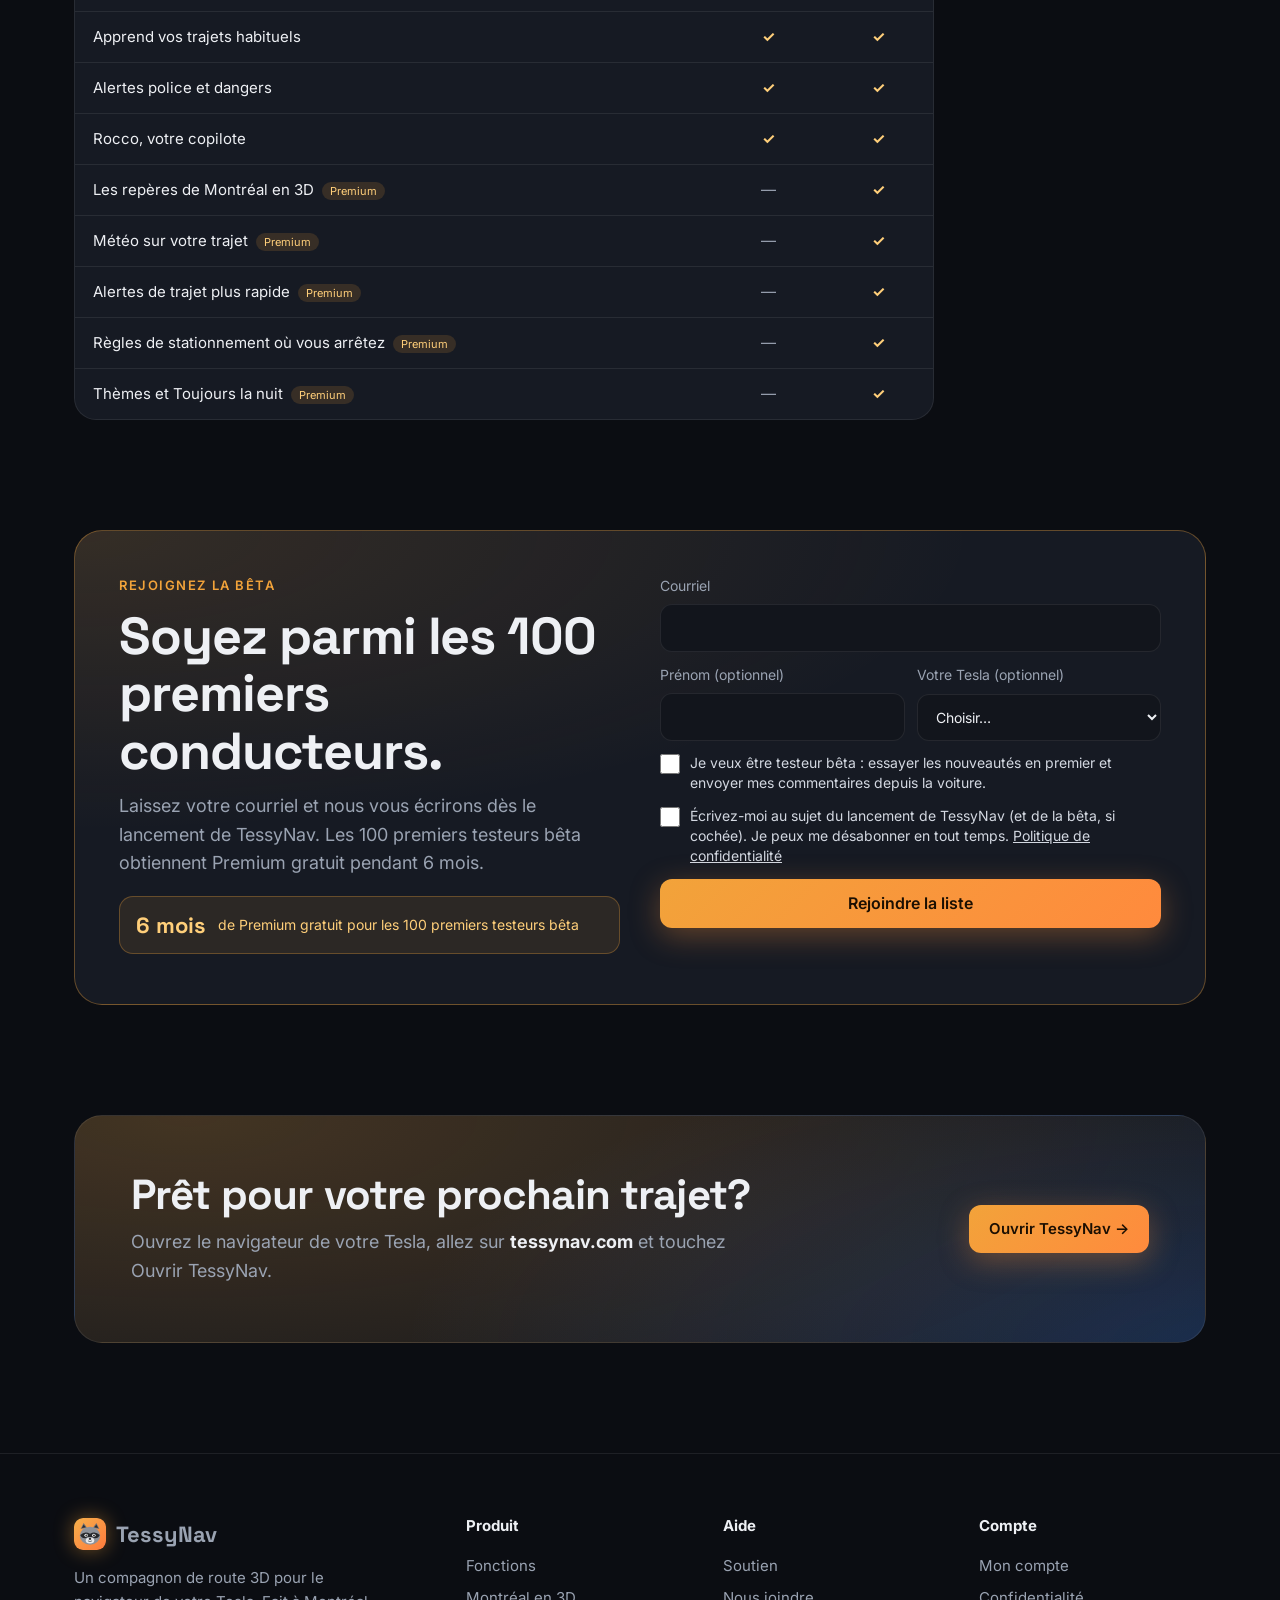
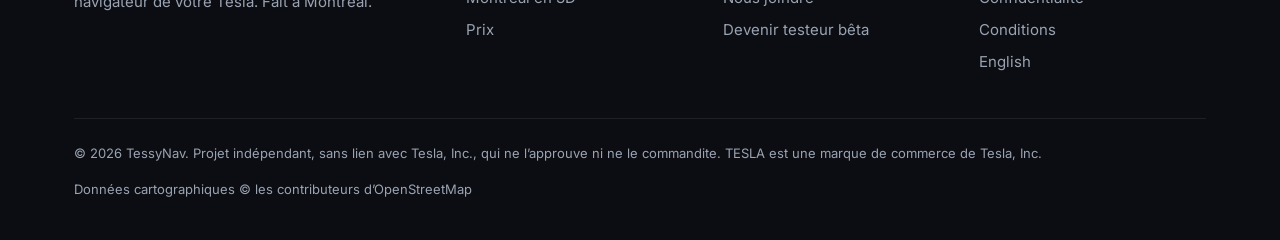
==== commit 8c472c29: "Add files via upload" ====
--- a/fr/index.html
+++ b/fr/index.html
@@ -95,6 +95,13 @@
 .plan h3{font-size:22px}.plan .amt{font:700 44px "Space Grotesk";margin:14px 0 4px}.plan .amt small{font-size:16px;color:var(--sub);font-weight:500}
 .plan ul{padding-left:18px;color:#d3d8e1;margin:18px 0 24px}.plan li{margin:6px 0}
 .tag{display:inline-block;font-size:12px;padding:4px 10px;border-radius:99px;background:rgba(242,163,58,.15);color:var(--accent2);margin-left:8px;vertical-align:middle}
+.cmp{width:100%;max-width:860px;margin-top:22px;border-collapse:separate;border-spacing:0;background:var(--card);border:1px solid var(--line);border-radius:22px;overflow:hidden;font-size:15px}
+.cmp th,.cmp td{padding:13px 18px;text-align:left;border-bottom:1px solid var(--line)}.cmp tr:last-child td{border-bottom:0}
+.cmp th{font:600 14px "Space Grotesk";color:var(--sub);letter-spacing:.04em;text-transform:uppercase}
+.cmp td.c,.cmp th.c{text-align:center;width:110px}.cmp td.c{font-weight:700;color:var(--accent2)}.cmp td.n{color:var(--sub);font-weight:400}
+.cmp tr.pro td:first-child:after{content:"Premium";font-size:11px;padding:2px 8px;border-radius:99px;background:rgba(242,163,58,.15);color:var(--accent2);margin-left:8px;vertical-align:middle}
+.price .note{color:var(--sub);font-size:14px;margin:-12px 0 20px}
+@media (max-width:700px){.cmp th,.cmp td{padding:11px 10px;font-size:14px}.cmp td.c,.cmp th.c{width:64px}.cmp tr.pro td:first-child:after{display:none}}
 /* rocco */
 .rocco{display:grid;grid-template-columns:auto 1fr;gap:44px;align-items:center}
 .rocco .face{width:190px;height:190px;border-radius:44px;display:grid;place-items:center;background:radial-gradient(circle at 50% 40%,rgba(242,163,58,.22),rgba(242,163,58,.04) 70%);border:1px solid rgba(242,163,58,.3);animation:rb 4s ease-in-out infinite}
@@ -229,7 +236,7 @@
 </div></section>
 
 <section id="montreal" style="padding-top:0"><div class="wrap">
-  <div class="kick">Montréal en 3D</div>
+  <div class="kick">Montréal en 3D <span class="tag">Premium</span></div>
   <h2>Les repères que vous croisez, modélisés à la main.</h2>
   <div class="gal">
     <figure class="a"><video data-src="/vid/jc.mp4" poster="/vid/jc.jpg" muted loop playsinline preload="none" aria-label="Pont Jacques-Cartier in 3D"></video><figcaption>Pont Jacques-Cartier</figcaption></figure>
@@ -244,11 +251,12 @@
 
 <section id="pricing" style="padding-top:0"><div class="wrap">
   <div class="kick">Prix</div>
-  <h2>Gratuit pour commencer. Premium plus tard.</h2>
+  <h2>Gratuit pour rouler. Premium pour aller plus loin.</h2>
   <div class="price">
-    <div class="plan hot"><h3>Compte gratuit <span class="tag">Disponible</span></h3><div class="amt">0 $</div><ul><li>Carte 3D, guidage et circulation en direct</li><li>Connexion Tesla : synchroniser et envoyer à votre voiture</li><li>Le Spotify de votre Tesla sur la carte</li><li>Clignotants, stationnement souterrain, vue 2D</li><li>Apprend vos trajets habituels (si vous l’activez)</li></ul><a class="btn pri" href="https://tessynav.github.io/v2/">Commencer</a></div>
-    <div class="plan"><h3>Premium <span class="tag">Plus tard</span></h3><div class="amt" style="font-size:30px;margin:22px 0 8px">À venir</div><ul><li>Tout le compte gratuit</li><li>Des fonctions en plus, annoncées avant le lancement</li></ul><a class="btn ghost" href="#waitlist">M’aviser</a></div>
-  </div>
+    <div class="plan hot"><h3>Gratuit</h3><div class="amt">0 $</div><p class="note">Pour toujours, sans carte.</p><ul><li>Carte 3D, guidage et circulation en direct</li><li>Connexion Tesla : synchroniser et envoyer à votre voiture</li><li>Le Spotify de votre Tesla sur la carte</li><li>Alertes police et dangers, et Rocco</li></ul><a class="btn pri" href="https://tessynav.github.io/v2/">Commencer</a></div>
+    <div class="plan"><h3>Premium <span class="tag">14 jours gratuits</span></h3><div class="amt">3,99 $<small> /mois</small></div><p class="note">ou 34,99 $ par année (27 % d’économie). Chaque nouveau conducteur a 14 jours de Premium gratuits, sans carte.</p><ul><li>Tout le forfait gratuit</li><li>Les repères de Montréal en 3D</li><li>Météo sur la route, alertes de trajet plus rapide</li><li>Règles de stationnement où vous arrêtez, thèmes</li></ul><a class="btn ghost" href="#waitlist">M’aviser</a></div>
+  </div>
+  <table class="cmp"><tr><th></th><th class="c">Gratuit</th><th class="c">Premium</th></tr><tr><td>Carte 3D, guidage et circulation en direct</td><td class="c">✓</td><td class="c">✓</td></tr><tr><td>Connexion Tesla : synchroniser et envoyer</td><td class="c">✓</td><td class="c">✓</td></tr><tr><td>Le Spotify de votre Tesla sur la carte</td><td class="c">✓</td><td class="c">✓</td></tr><tr><td>Clignotants, stationnement souterrain, vue 2D</td><td class="c">✓</td><td class="c">✓</td></tr><tr><td>Apprend vos trajets habituels</td><td class="c">✓</td><td class="c">✓</td></tr><tr><td>Alertes police et dangers</td><td class="c">✓</td><td class="c">✓</td></tr><tr><td>Rocco, votre copilote</td><td class="c">✓</td><td class="c">✓</td></tr><tr class="pro"><td>Les repères de Montréal en 3D</td><td class="c n">—</td><td class="c">✓</td></tr><tr class="pro"><td>Météo sur votre trajet</td><td class="c n">—</td><td class="c">✓</td></tr><tr class="pro"><td>Alertes de trajet plus rapide</td><td class="c n">—</td><td class="c">✓</td></tr><tr class="pro"><td>Règles de stationnement où vous arrêtez</td><td class="c n">—</td><td class="c">✓</td></tr><tr class="pro"><td>Thèmes et Toujours la nuit</td><td class="c n">—</td><td class="c">✓</td></tr></table>
 </div></section>
 
 <section id="waitlist" style="padding-top:0"><div class="wrap">
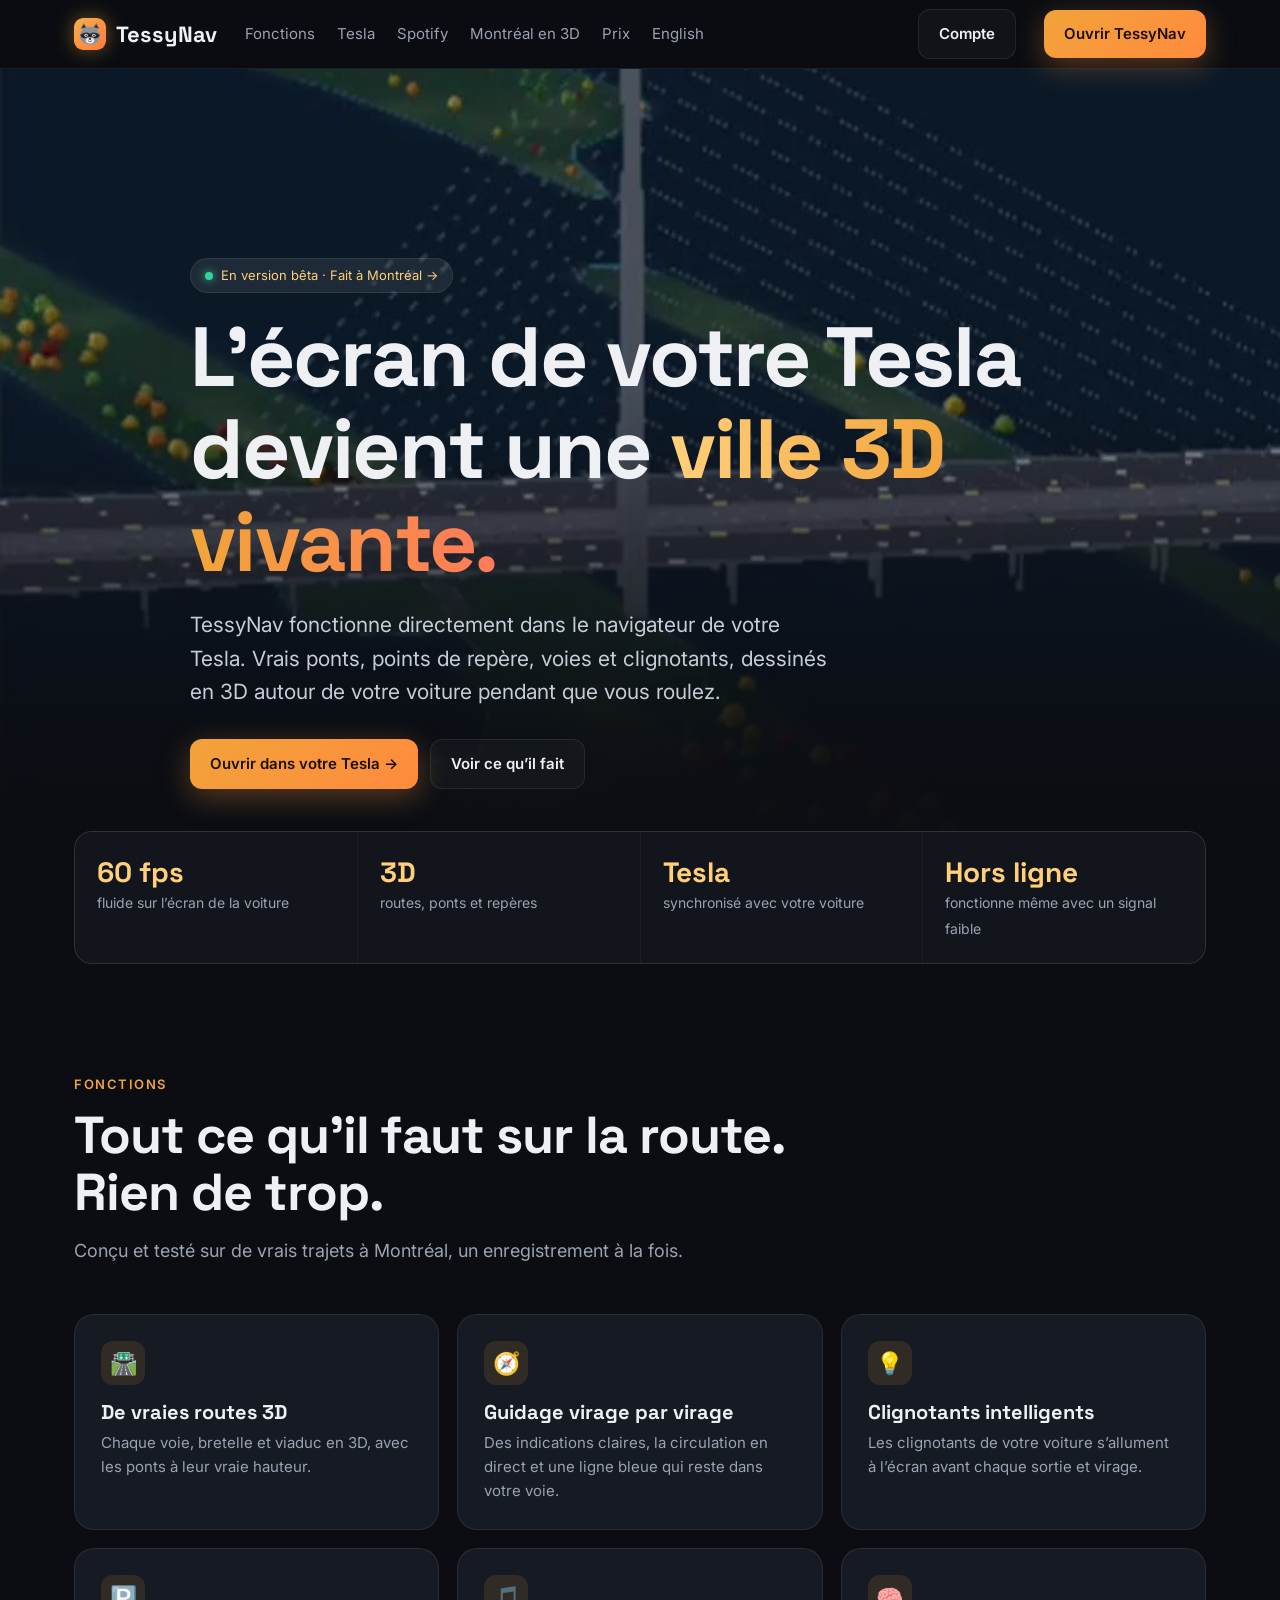
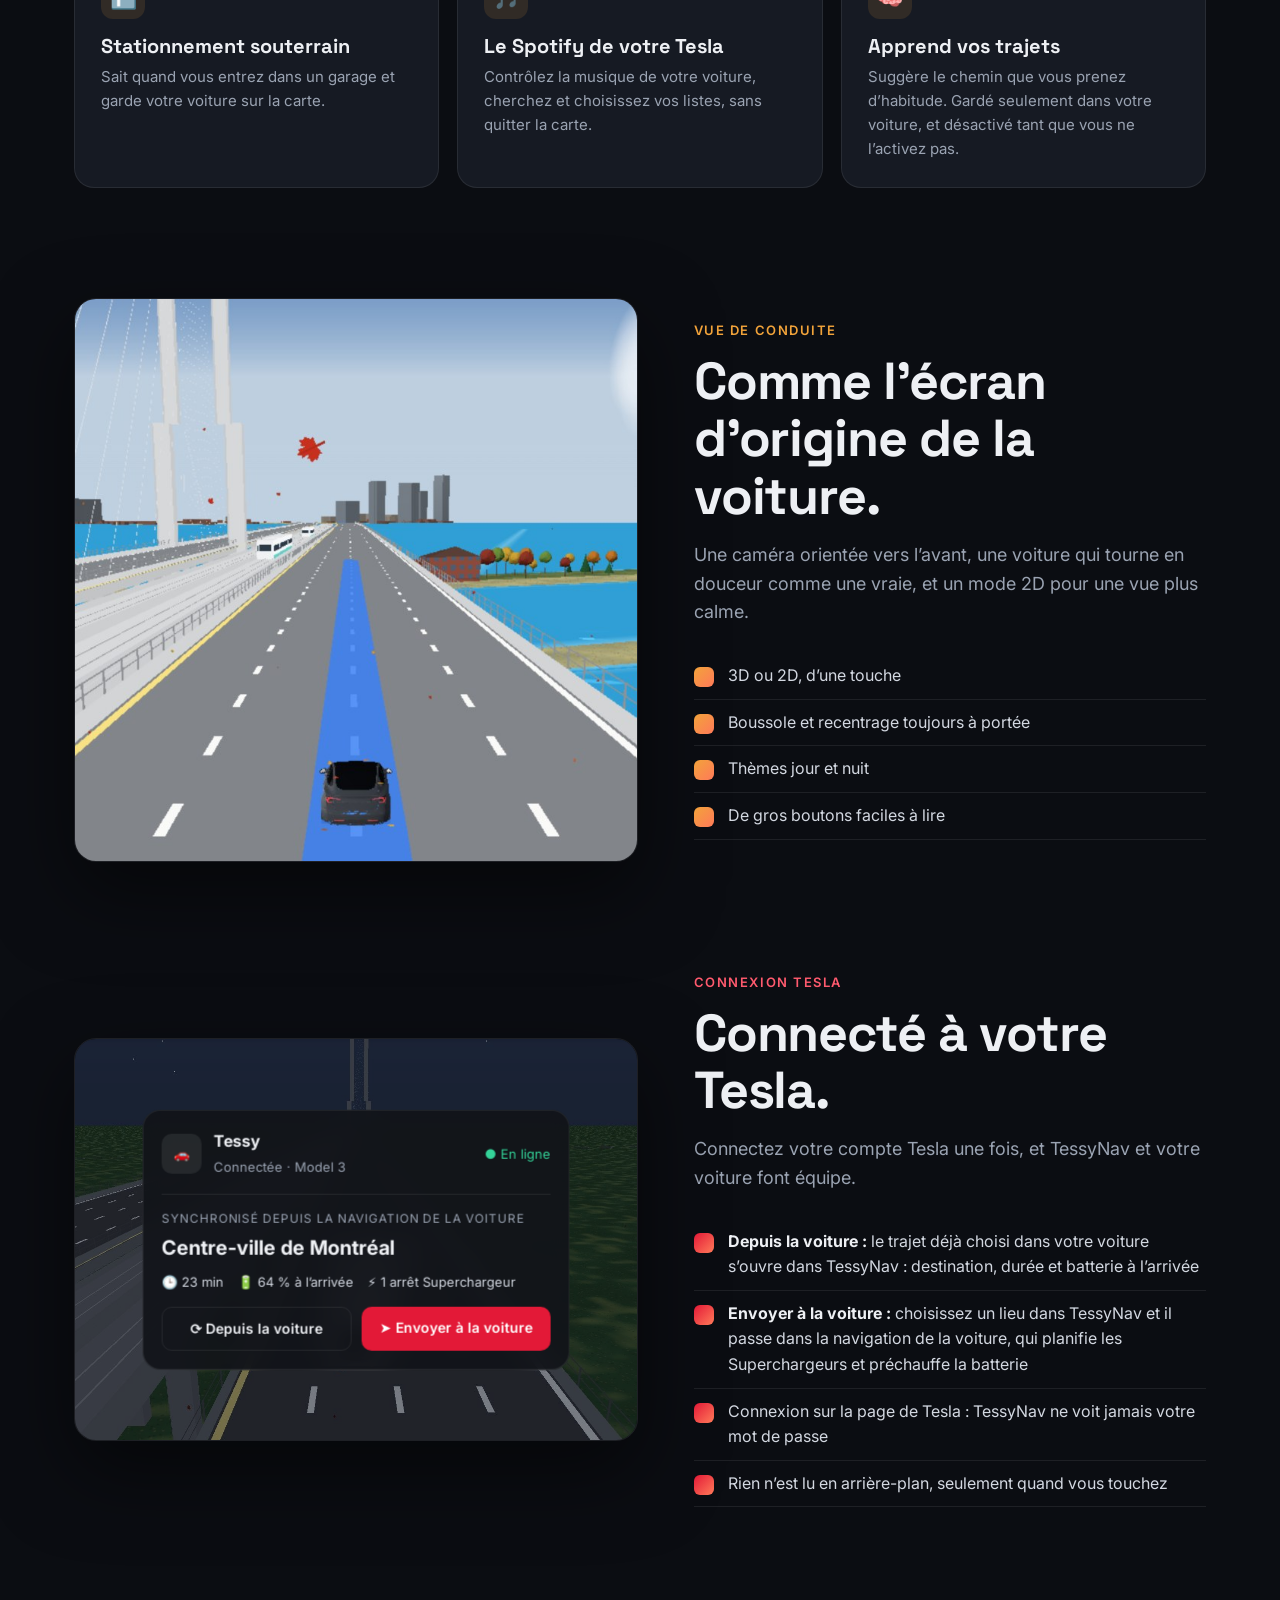
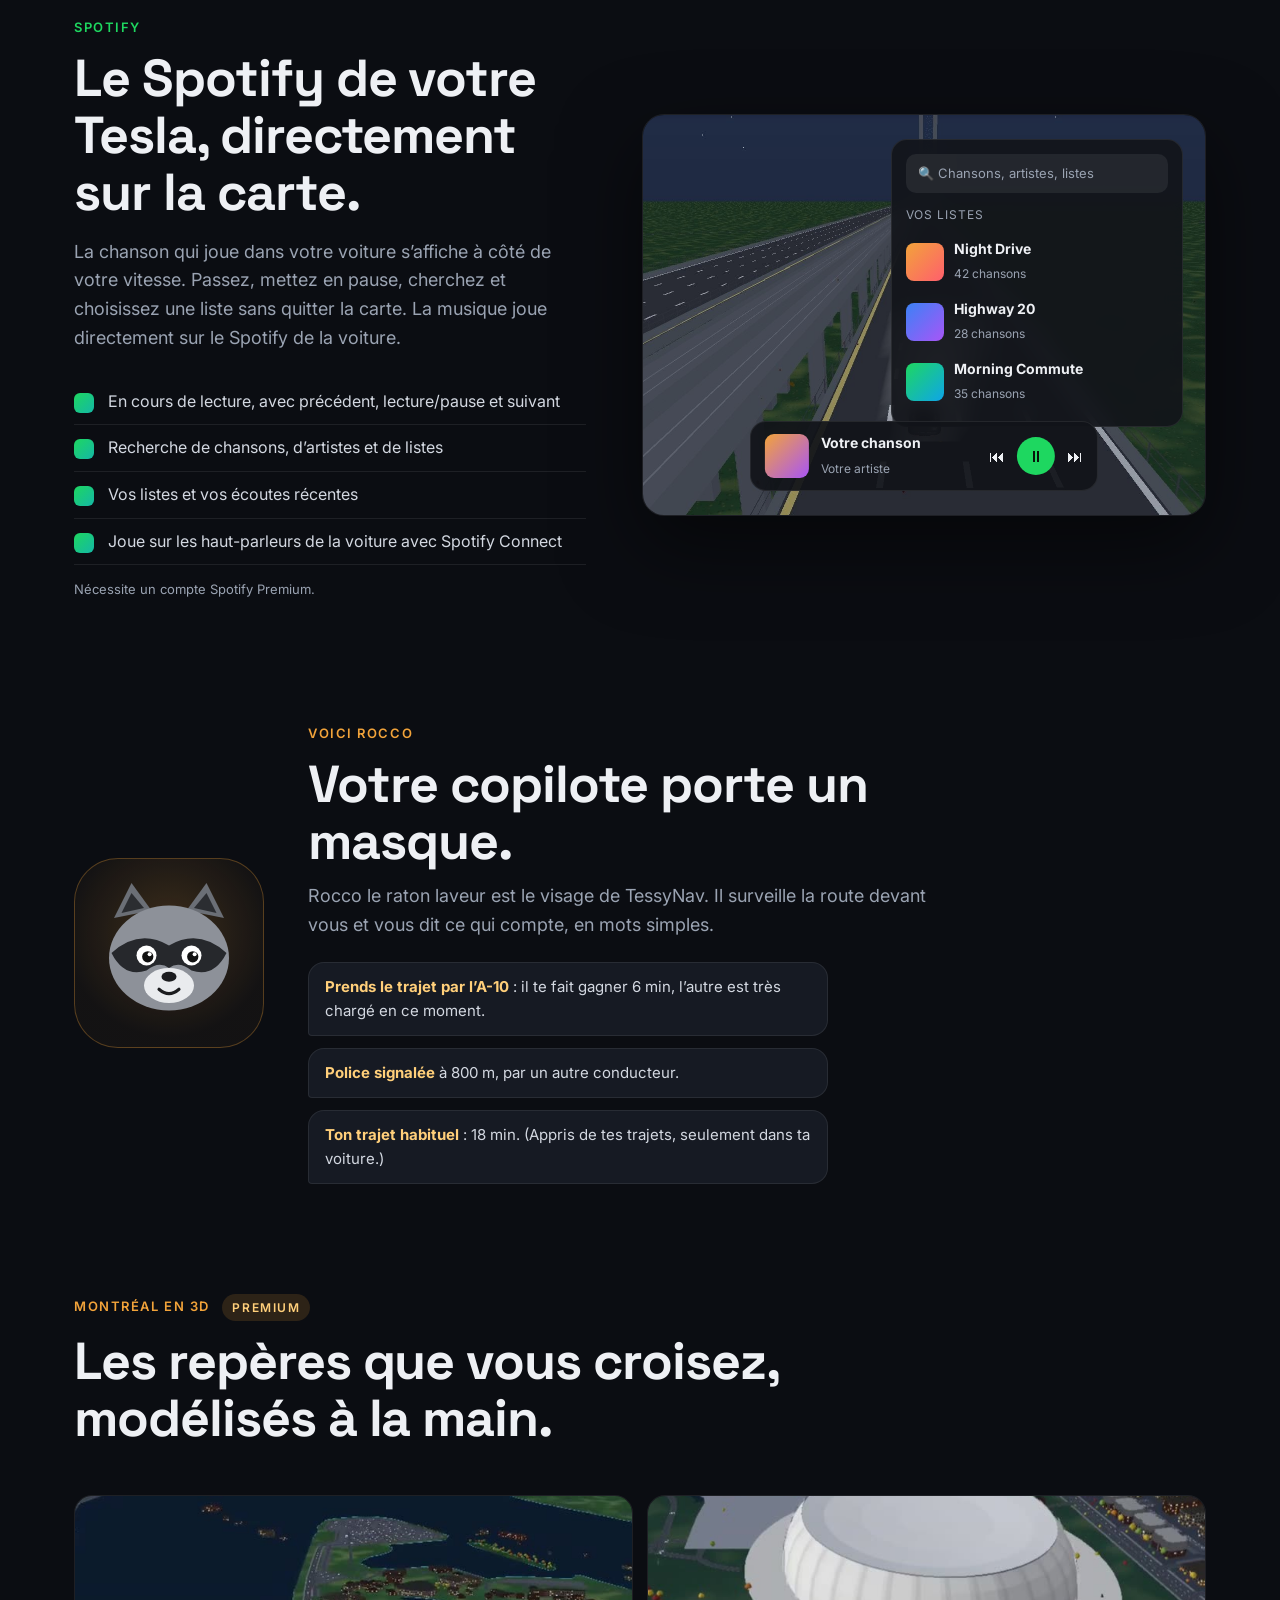
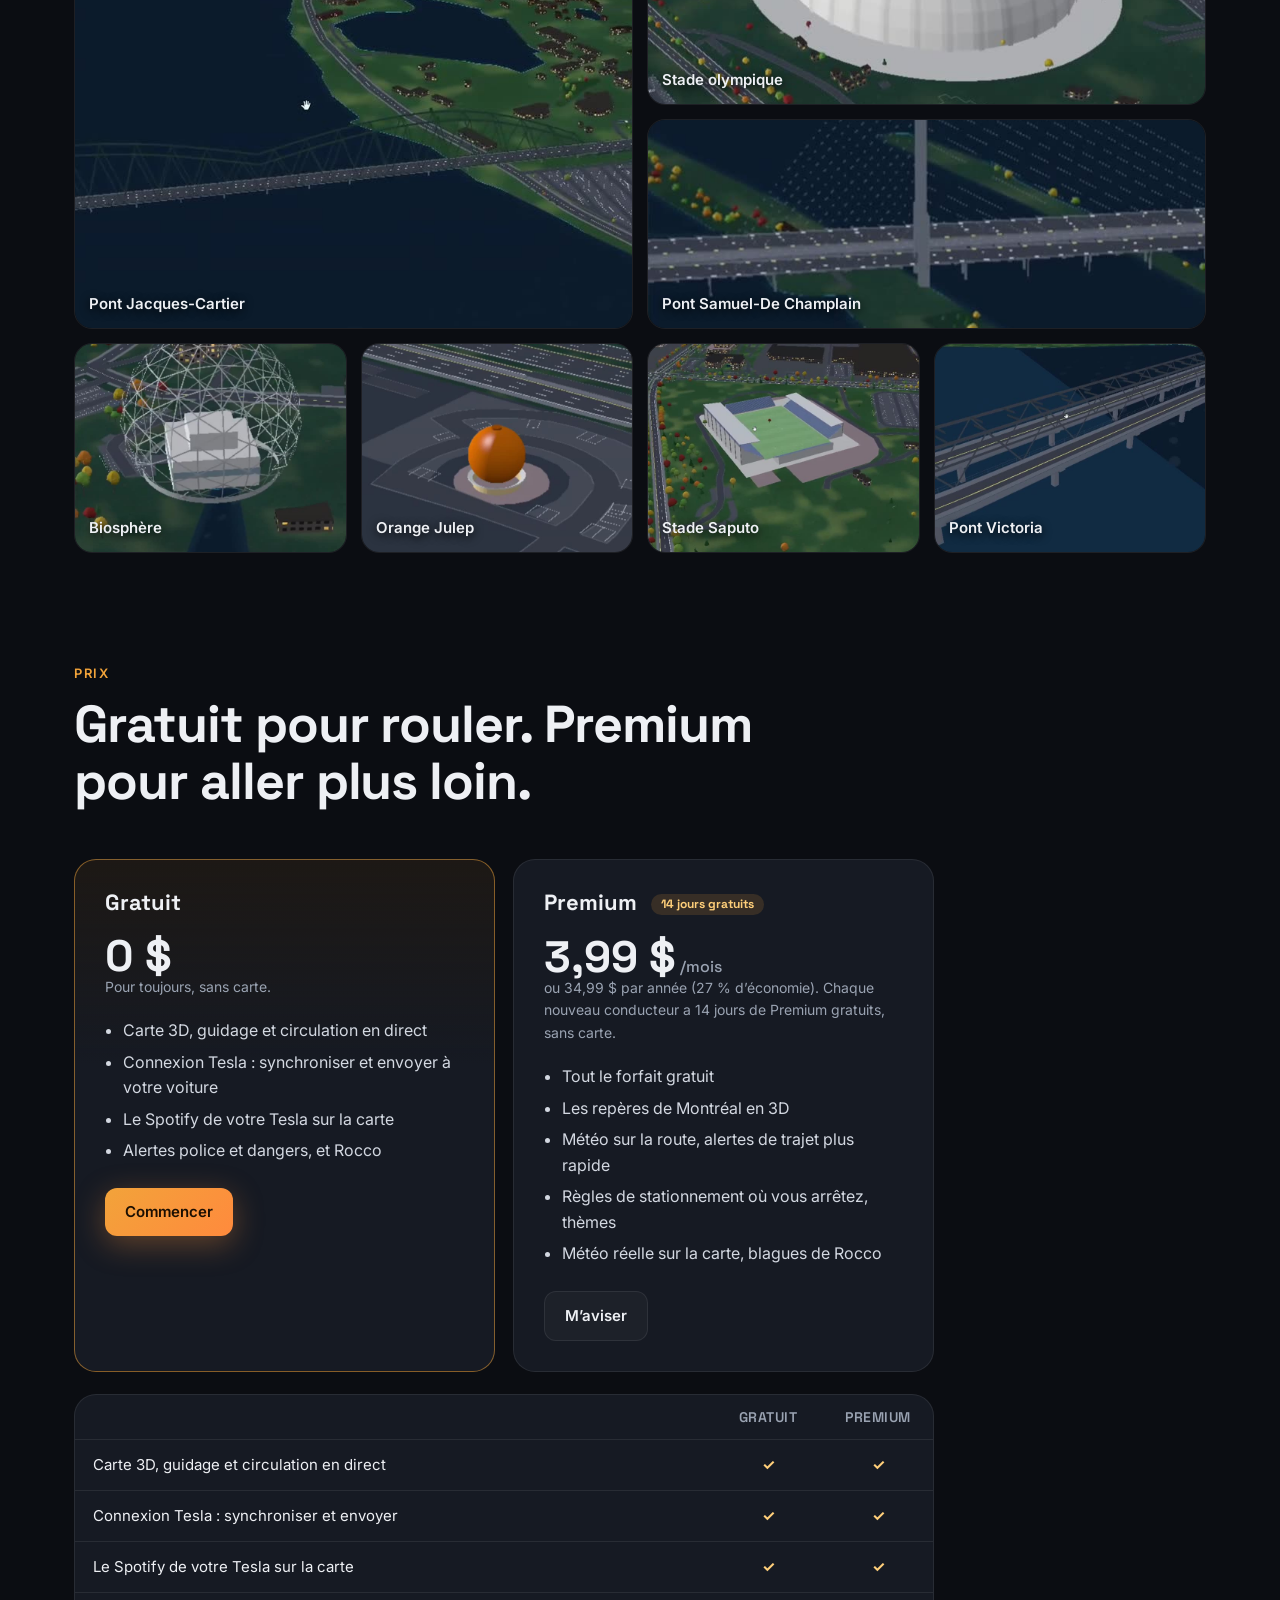
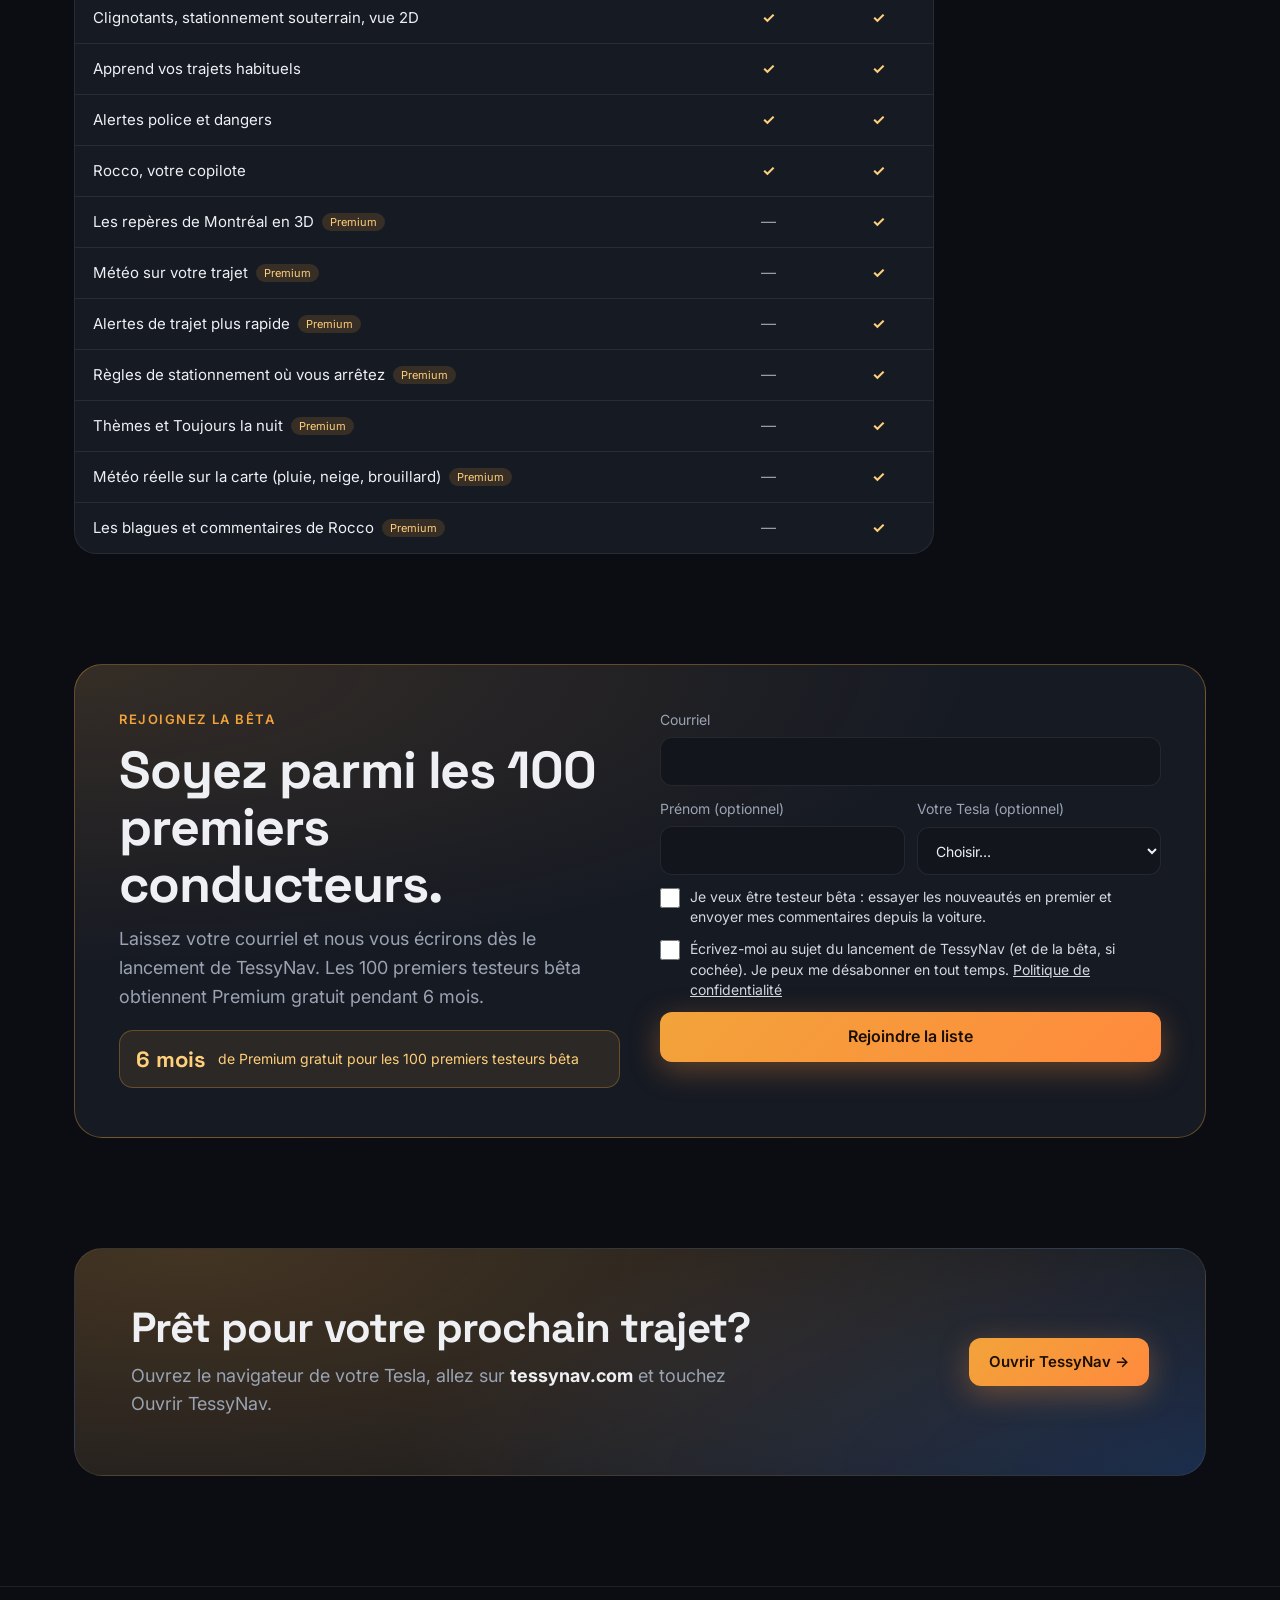
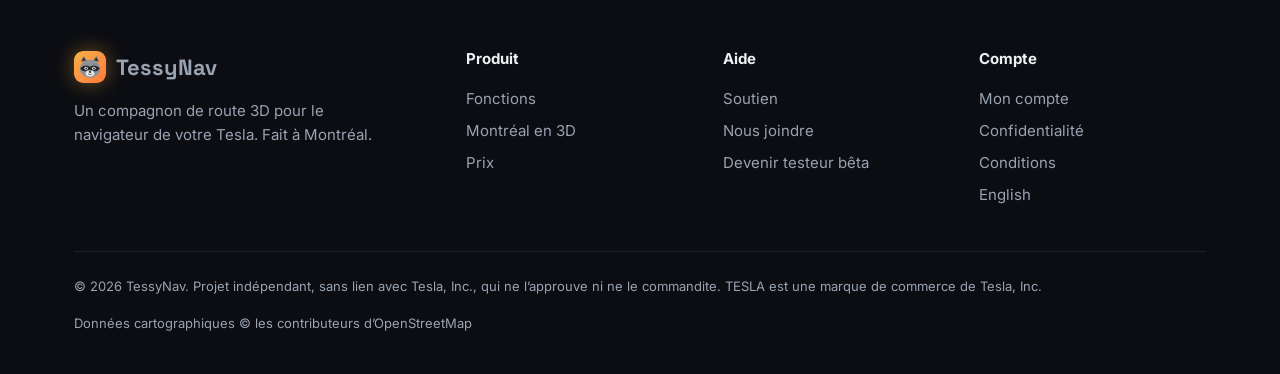
==== commit 63c4b1f9: "Add files via upload" ====
--- a/fr/index.html
+++ b/fr/index.html
@@ -254,21 +254,21 @@
   <h2>Gratuit pour rouler. Premium pour aller plus loin.</h2>
   <div class="price">
     <div class="plan hot"><h3>Gratuit</h3><div class="amt">0 $</div><p class="note">Pour toujours, sans carte.</p><ul><li>Carte 3D, guidage et circulation en direct</li><li>Connexion Tesla : synchroniser et envoyer à votre voiture</li><li>Le Spotify de votre Tesla sur la carte</li><li>Alertes police et dangers, et Rocco</li></ul><a class="btn pri" href="https://tessynav.github.io/v2/">Commencer</a></div>
-    <div class="plan"><h3>Premium <span class="tag">14 jours gratuits</span></h3><div class="amt">3,99 $<small> /mois</small></div><p class="note">ou 34,99 $ par année (27 % d’économie). Chaque nouveau conducteur a 14 jours de Premium gratuits, sans carte.</p><ul><li>Tout le forfait gratuit</li><li>Les repères de Montréal en 3D</li><li>Météo sur la route, alertes de trajet plus rapide</li><li>Règles de stationnement où vous arrêtez, thèmes</li></ul><a class="btn ghost" href="#waitlist">M’aviser</a></div>
-  </div>
-  <table class="cmp"><tr><th></th><th class="c">Gratuit</th><th class="c">Premium</th></tr><tr><td>Carte 3D, guidage et circulation en direct</td><td class="c">✓</td><td class="c">✓</td></tr><tr><td>Connexion Tesla : synchroniser et envoyer</td><td class="c">✓</td><td class="c">✓</td></tr><tr><td>Le Spotify de votre Tesla sur la carte</td><td class="c">✓</td><td class="c">✓</td></tr><tr><td>Clignotants, stationnement souterrain, vue 2D</td><td class="c">✓</td><td class="c">✓</td></tr><tr><td>Apprend vos trajets habituels</td><td class="c">✓</td><td class="c">✓</td></tr><tr><td>Alertes police et dangers</td><td class="c">✓</td><td class="c">✓</td></tr><tr><td>Rocco, votre copilote</td><td class="c">✓</td><td class="c">✓</td></tr><tr class="pro"><td>Les repères de Montréal en 3D</td><td class="c n">—</td><td class="c">✓</td></tr><tr class="pro"><td>Météo sur votre trajet</td><td class="c n">—</td><td class="c">✓</td></tr><tr class="pro"><td>Alertes de trajet plus rapide</td><td class="c n">—</td><td class="c">✓</td></tr><tr class="pro"><td>Règles de stationnement où vous arrêtez</td><td class="c n">—</td><td class="c">✓</td></tr><tr class="pro"><td>Thèmes et Toujours la nuit</td><td class="c n">—</td><td class="c">✓</td></tr></table>
+    <div class="plan"><h3>Premium <span class="tag">14 jours gratuits</span></h3><div class="amt">3,99 $<small> /mois</small></div><p class="note">ou 34,99 $ par année (27 % d’économie). Chaque nouveau conducteur a 14 jours de Premium gratuits, sans carte.</p><ul><li>Tout le forfait gratuit</li><li>Les repères de Montréal en 3D</li><li>Météo sur la route, alertes de trajet plus rapide</li><li>Règles de stationnement où vous arrêtez, thèmes</li><li>Météo réelle sur la carte, blagues de Rocco</li></ul><a class="btn ghost" href="#waitlist">M’aviser</a></div>
+  </div>
+  <table class="cmp"><tr><th></th><th class="c">Gratuit</th><th class="c">Premium</th></tr><tr><td>Carte 3D, guidage et circulation en direct</td><td class="c">✓</td><td class="c">✓</td></tr><tr><td>Connexion Tesla : synchroniser et envoyer</td><td class="c">✓</td><td class="c">✓</td></tr><tr><td>Le Spotify de votre Tesla sur la carte</td><td class="c">✓</td><td class="c">✓</td></tr><tr><td>Clignotants, stationnement souterrain, vue 2D</td><td class="c">✓</td><td class="c">✓</td></tr><tr><td>Apprend vos trajets habituels</td><td class="c">✓</td><td class="c">✓</td></tr><tr><td>Alertes police et dangers</td><td class="c">✓</td><td class="c">✓</td></tr><tr><td>Rocco, votre copilote</td><td class="c">✓</td><td class="c">✓</td></tr><tr class="pro"><td>Les repères de Montréal en 3D</td><td class="c n">—</td><td class="c">✓</td></tr><tr class="pro"><td>Météo sur votre trajet</td><td class="c n">—</td><td class="c">✓</td></tr><tr class="pro"><td>Alertes de trajet plus rapide</td><td class="c n">—</td><td class="c">✓</td></tr><tr class="pro"><td>Règles de stationnement où vous arrêtez</td><td class="c n">—</td><td class="c">✓</td></tr><tr class="pro"><td>Thèmes et Toujours la nuit</td><td class="c n">—</td><td class="c">✓</td></tr><tr class="pro"><td>Météo réelle sur la carte (pluie, neige, brouillard)</td><td class="c n">—</td><td class="c">✓</td></tr><tr class="pro"><td>Les blagues et commentaires de Rocco</td><td class="c n">—</td><td class="c">✓</td></tr></table>
 </div></section>
 
 <section id="waitlist" style="padding-top:0"><div class="wrap">
   <div class="wl">
-    <div><div class="kick">Rejoignez la bêta</div><h2>Soyez parmi les 100 premiers conducteurs.</h2><p class="lead" style="margin-top:12px">Laissez votre courriel et nous vous écrirons dès le lancement de TessyNav. Les 100 premiers testeurs bêta obtiennent Premium gratuit pendant 6 mois.</p>
-      <div class="perk"><b>6 mois</b><span>de Premium gratuit pour les 100 premiers testeurs bêta</span></div></div>
+    <div><div class="kick" id="wl-kick">Rejoignez la bêta</div><h2 id="wl-h2">Soyez parmi les 100 premiers conducteurs.</h2><p class="lead" id="wl-lead" style="margin-top:12px">Laissez votre courriel et nous vous écrirons dès le lancement de TessyNav. Les 100 premiers testeurs bêta obtiennent Premium gratuit pendant 6 mois.</p>
+      <div class="perk" id="wl-perk"><b>6 mois</b><span>de Premium gratuit pour les 100 premiers testeurs bêta</span></div></div>
     <form id="wl-form" novalidate>
       <label class="f">Courriel<input type="email" name="email" autocomplete="email" required maxlength="120" inputmode="email"></label>
       <div class="two"><label class="f">Prénom (optionnel)<input type="text" name="name" autocomplete="given-name" maxlength="60"></label>
         <label class="f">Votre Tesla (optionnel)<select name="car"><option value="">Choisir…</option><option>Model 3</option><option>Model Y</option><option>Model S</option><option>Model X</option><option>Cybertruck</option><option value="none">Pas encore</option></select></label></div>
       <label class="hp" aria-hidden="true">Website<input type="text" name="website" tabindex="-1" autocomplete="off"></label>
-      <label class="ck"><input type="checkbox" name="beta"><span>Je veux être testeur bêta : essayer les nouveautés en premier et envoyer mes commentaires depuis la voiture.</span></label>
+      <label class="ck" id="wl-betarow"><input type="checkbox" name="beta"><span>Je veux être testeur bêta : essayer les nouveautés en premier et envoyer mes commentaires depuis la voiture.</span></label>
       <label class="ck"><input type="checkbox" name="consent" required><span>Écrivez-moi au sujet du lancement de TessyNav (et de la bêta, si cochée). Je peux me désabonner en tout temps. <a href="/fr/confidentialite.html">Politique de confidentialité</a></span></label>
       <button class="btn pri" type="submit">Rejoindre la liste</button>
       <div class="msg" role="status" aria-live="polite"></div>
@@ -310,6 +310,14 @@
  .then(function(r){return r.json().then(function(j){return [r.ok,j];});}).then(function(x){
    if(x[0]&&x[1].ok){say(x[1].again?T.again:T.ok,'ok');f.reset();b.disabled=false;}else{say(x[1].error==='email'?T.email:x[1].error==='consent'?T.consent:T.net,'err');b.disabled=false;}
  }).catch(function(){say(T.net,'err');b.disabled=false;});
-});})();</script>
+});})();
+/* beta spots left (from TessyNav's server): the count while there are spots, "the beta is full" and the 14 free days after */
+(function(){fetch('https://tessynav.mznwattar.workers.dev/beta/spots').then(function(r){return r.json();}).then(function(j){
+  if(!j||j.left==null) return;var pk=document.getElementById('wl-perk');if(!pk) return;
+  if(j.left>0){var sp=pk.querySelector('span');if(sp) sp.innerHTML="de Premium gratuit pour les 100 premiers testeurs bêta · <b style=\"font:inherit;font-weight:700;color:inherit\">encore {n} places</b>".replace('{n}',j.left);return;}
+  document.getElementById('wl-kick').textContent="Liste d'attente";document.getElementById('wl-h2').textContent="La bêta est complète. Merci!";document.getElementById('wl-lead').textContent="Laissez votre courriel et nous vous écrirons dès le lancement de TessyNav.";pk.innerHTML="<b>14 jours</b><span>de Premium gratuit pour chaque nouveau conducteur. Ensuite, gardez le compte gratuit ou choisissez Premium.</span>";
+  var br=document.getElementById('wl-betarow');if(br){br.style.display='none';var c=br.querySelector('input');if(c) c.checked=false;}
+}).catch(function(){});})();
+</script>
 </body>
 </html>
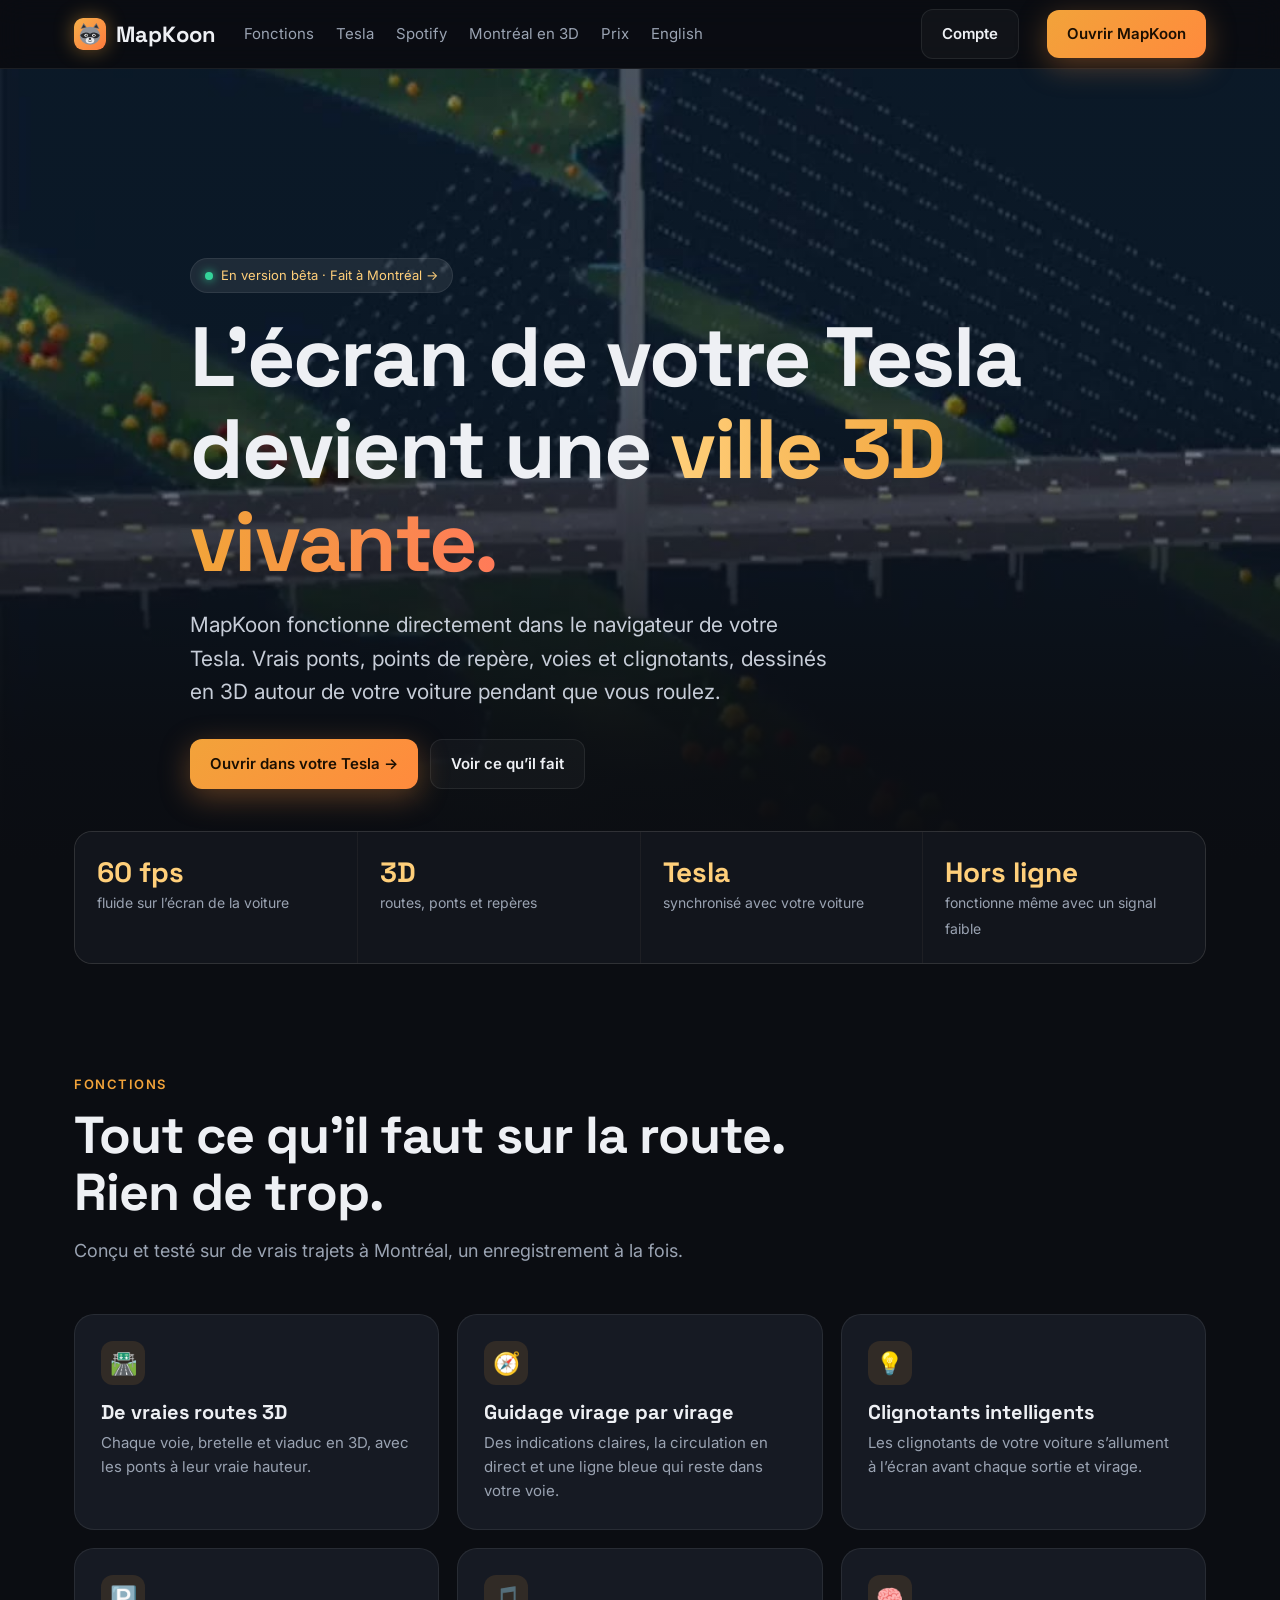
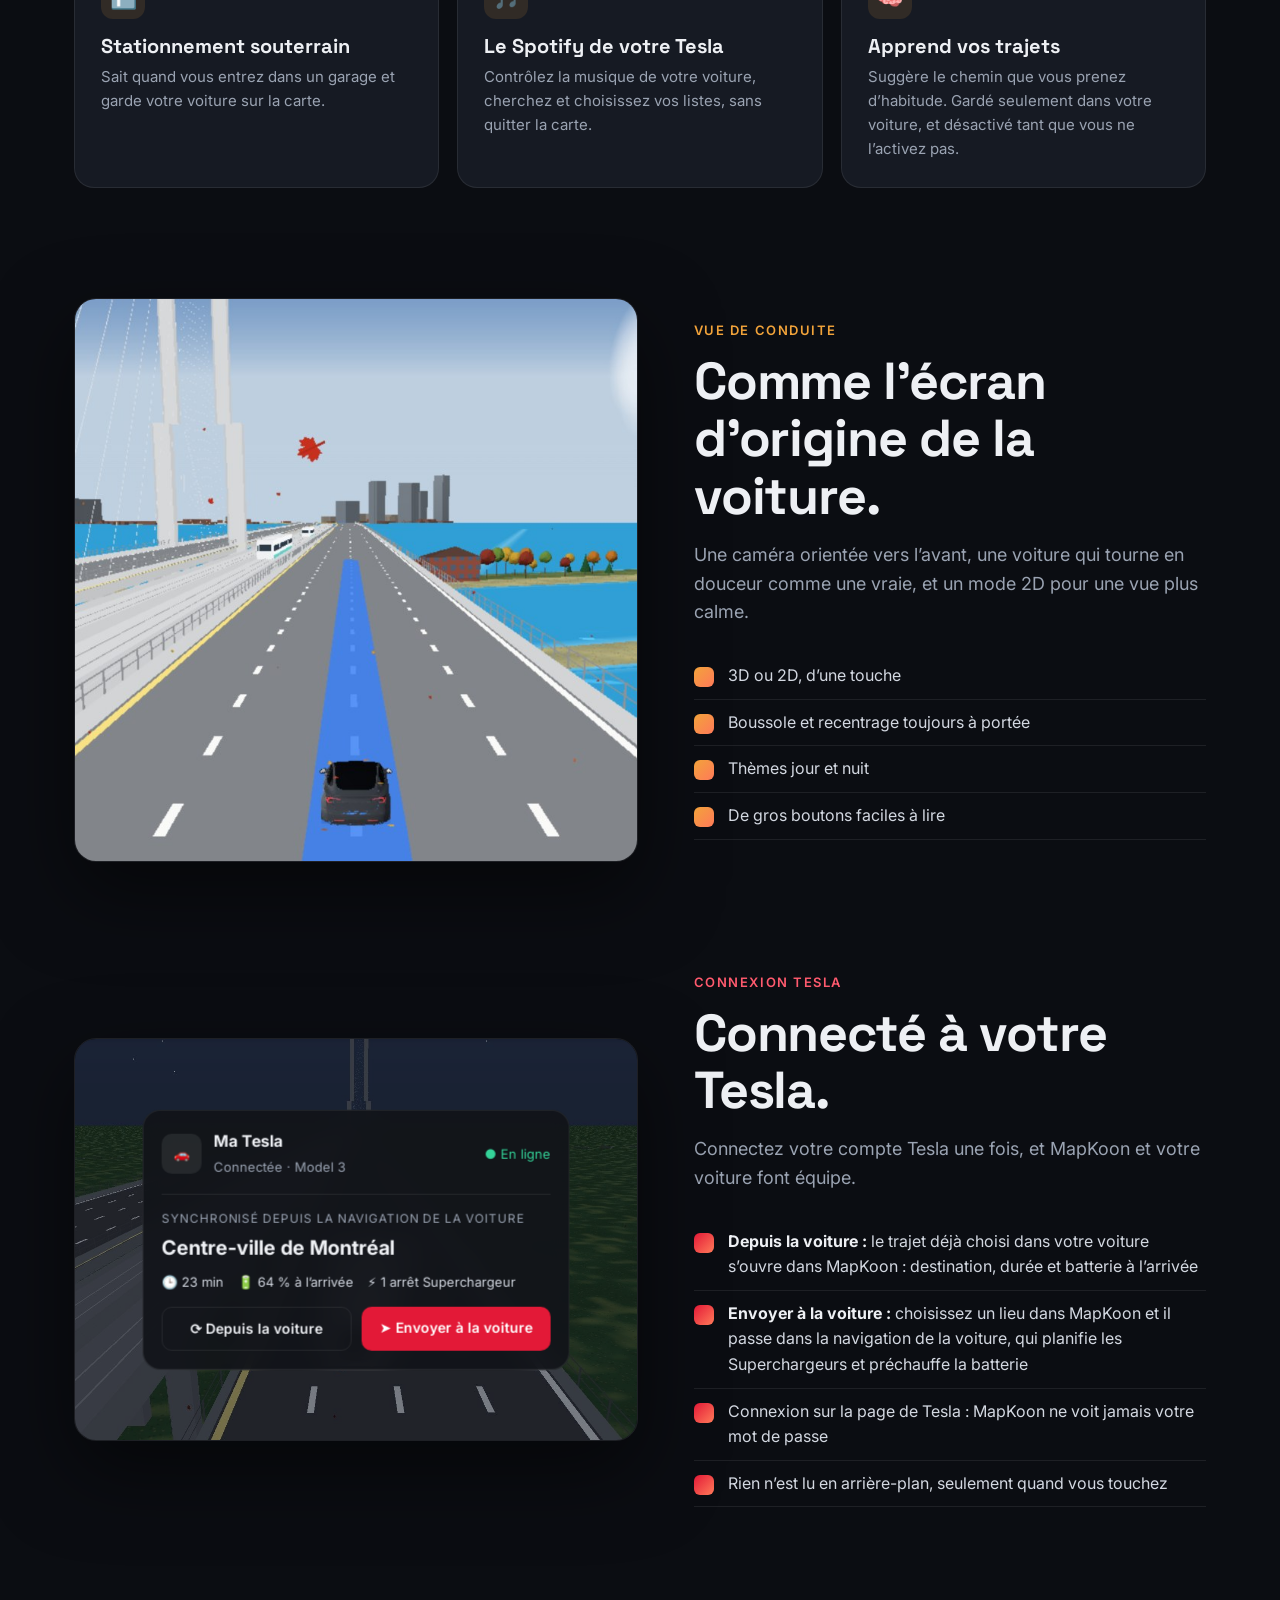
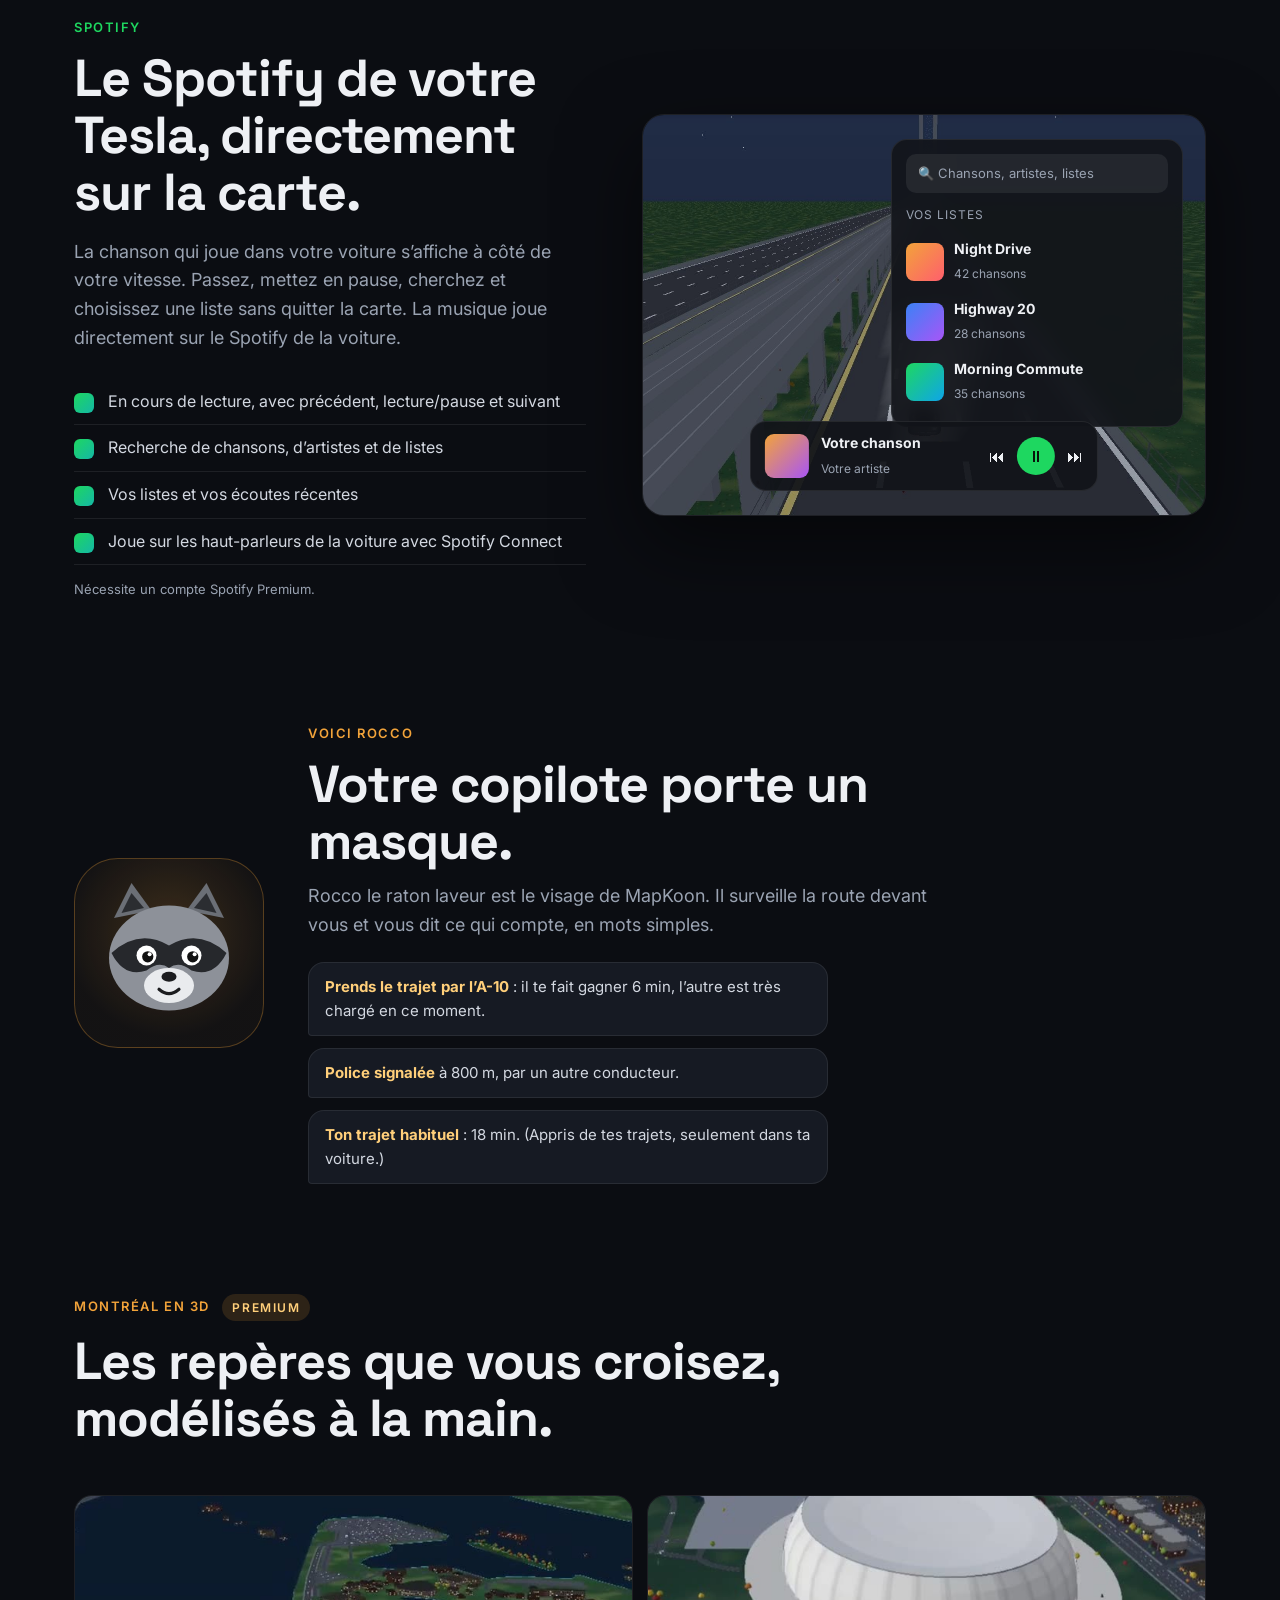
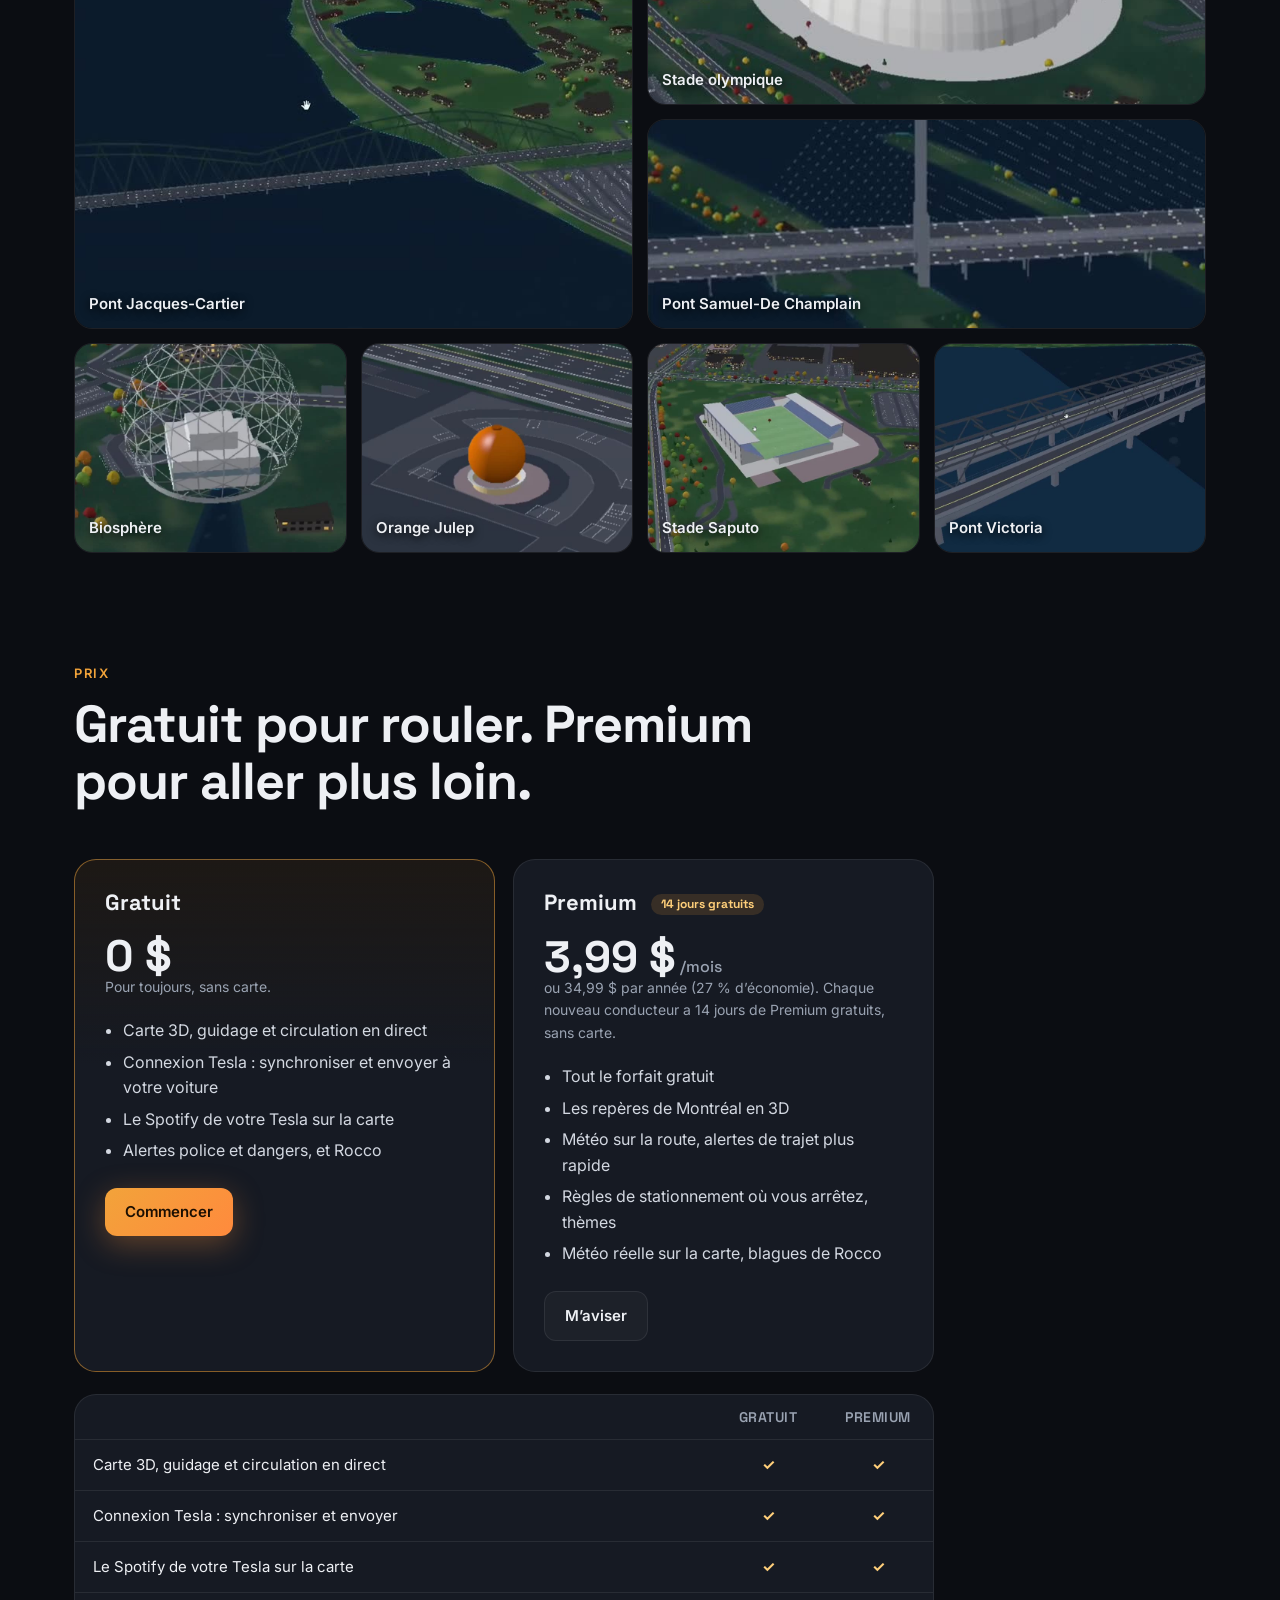
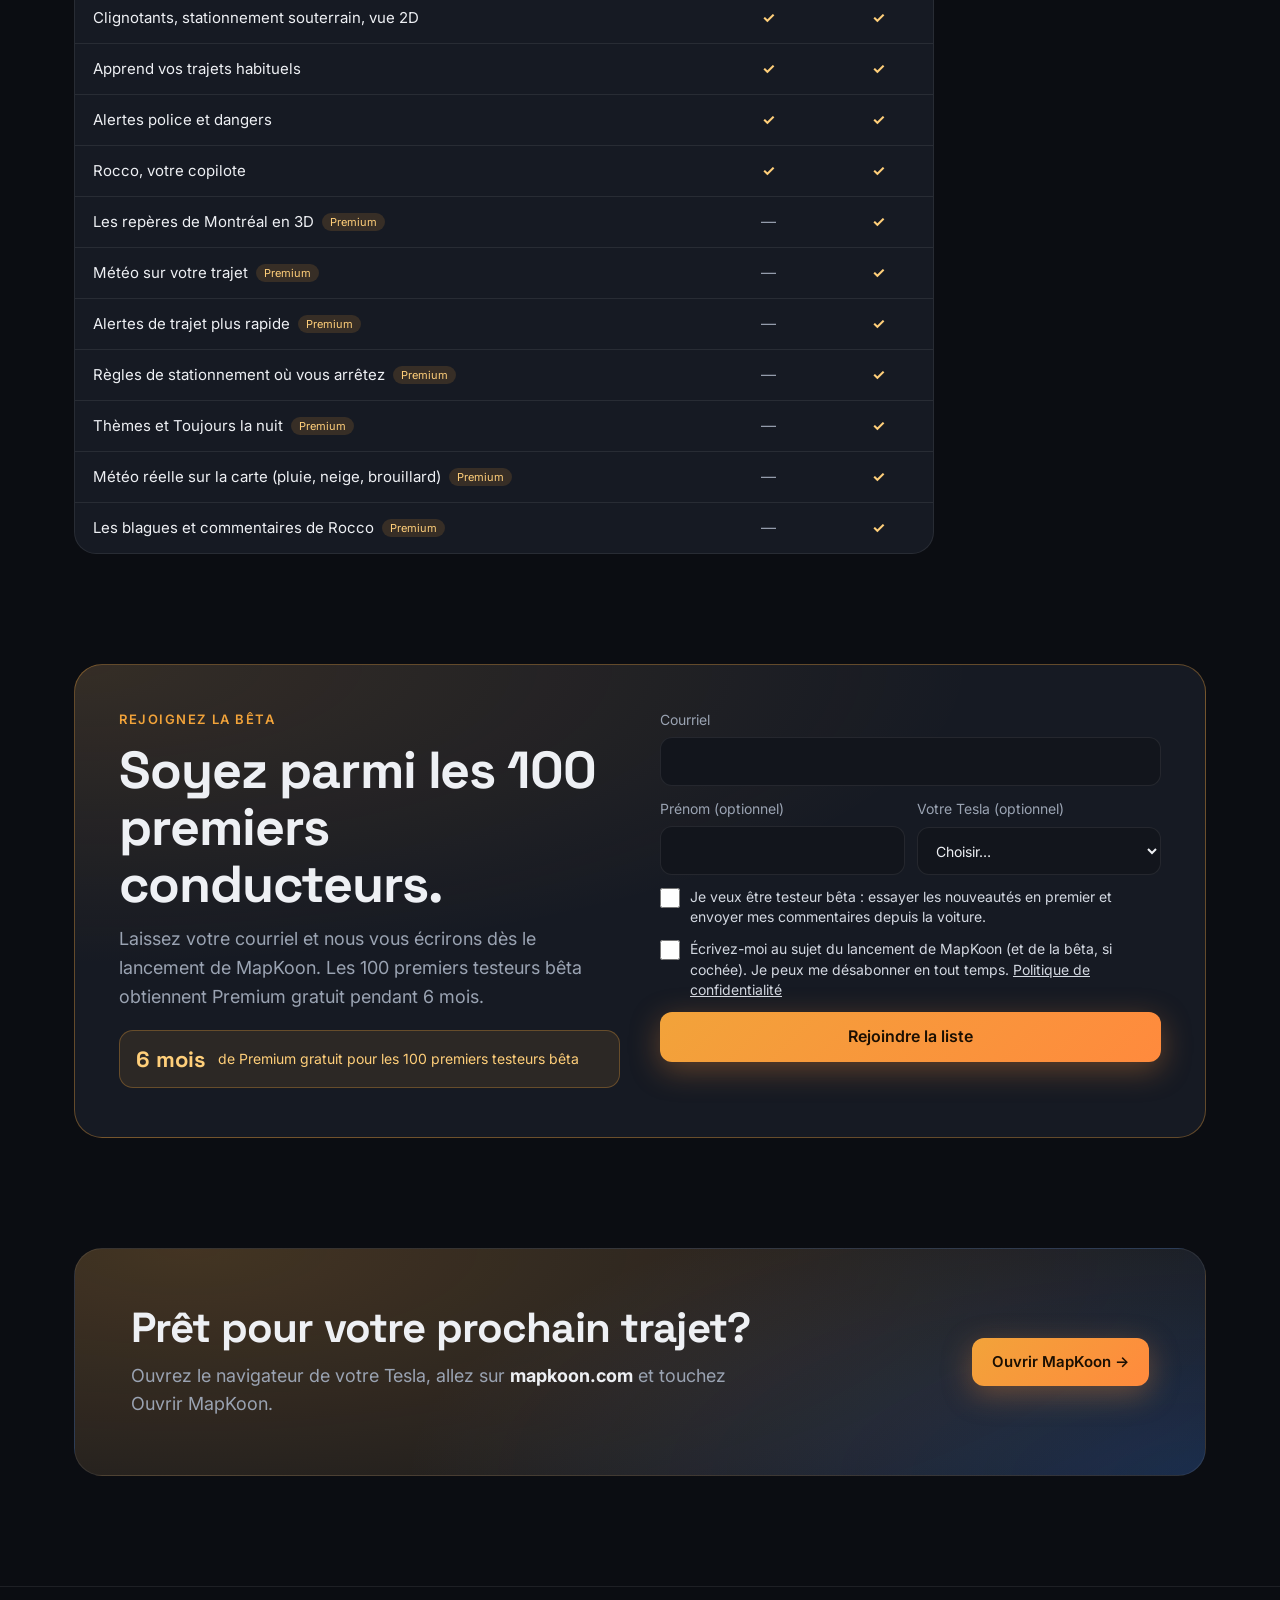
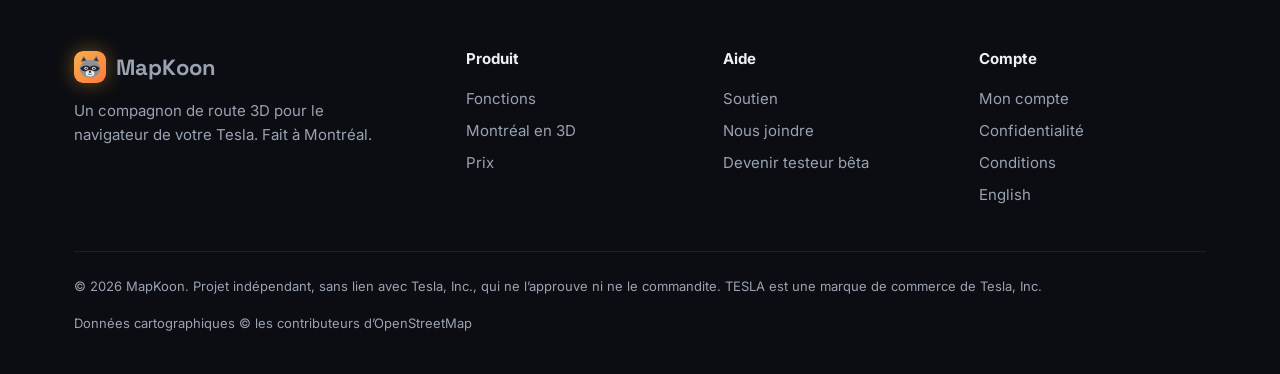
==== commit c84943da: "Add files via upload" ====
--- a/fr/index.html
+++ b/fr/index.html
@@ -1,13 +1,13 @@
 <!doctype html>
 <html lang="fr-CA">
 <head>
-<link rel="alternate" hreflang="fr" href="https://tessynav.com/fr/">
-<link rel="alternate" hreflang="en" href="https://tessynav.com/">
+<link rel="alternate" hreflang="fr" href="https://mapkoon.com/fr/">
+<link rel="alternate" hreflang="en" href="https://mapkoon.com/">
 <meta charset="utf-8">
 <link rel="icon" href="/img/rocco.svg" type="image/svg+xml">
 <meta name="viewport" content="width=device-width,initial-scale=1">
-<title>TessyNav · Navigation 3D pour votre Tesla</title>
-<meta name="description" content="TessyNav transforme le navigateur de votre Tesla en carte 3D vivante de Montréal : vrais ponts, points de repère, voies et clignotants.">
+<title>MapKoon · Navigation 3D pour votre Tesla</title>
+<meta name="description" content="MapKoon transforme le navigateur de votre Tesla en carte 3D vivante de Montréal : vrais ponts, points de repère, voies et clignotants.">
 <link rel="preconnect" href="https://fonts.googleapis.com">
 <link href="https://fonts.googleapis.com/css2?family=Space+Grotesk:wght@500;700&family=Inter:wght@400;500;600&display=swap" rel="stylesheet">
 <style>
@@ -141,19 +141,19 @@
 </head>
 <body>
 <header class="nav"><div class="wrap">
-  <a class="logo" href="/fr/"><i></i>TessyNav</a>
+  <a class="logo" href="/fr/"><i></i>MapKoon</a>
   <nav class="links"><a href="#features">Fonctions</a><a href="#tesla">Tesla</a><a href="#music">Spotify</a><a href="#montreal">Montréal en 3D</a><a href="#pricing">Prix</a><a href="/" lang="en">English</a></nav>
   <span class="sp"></span>
   <a class="btn ghost" href="https://tessynav.github.io/account.html">Compte</a>
-  <a class="btn pri" href="https://tessynav.github.io/v2/">Ouvrir TessyNav</a>
+  <a class="btn pri" href="https://tessynav.github.io/v2/">Ouvrir MapKoon</a>
 </div></header>
 
 <section class="hero" style="padding:0">
-  <video class="hv" autoplay muted loop playsinline preload="auto" poster="/vid/hero.jpg" aria-label="TessyNav sur le pont Samuel-De Champlain la nuit"><source src="/vid/hero.mp4" type="video/mp4"></video>
+  <video class="hv" autoplay muted loop playsinline preload="auto" poster="/vid/hero.jpg" aria-label="MapKoon sur le pont Samuel-De Champlain la nuit"><source src="/vid/hero.mp4" type="video/mp4"></video>
   <div class="wrap">
     <a class="pill" href="#waitlist"><b></b> En version bêta · Fait à Montréal →</a>
     <h1>L’écran de votre Tesla devient une <span>ville 3D vivante.</span></h1>
-    <p>TessyNav fonctionne directement dans le navigateur de votre Tesla. Vrais ponts, points de repère, voies et clignotants, dessinés en 3D autour de votre voiture pendant que vous roulez.</p>
+    <p>MapKoon fonctionne directement dans le navigateur de votre Tesla. Vrais ponts, points de repère, voies et clignotants, dessinés en 3D autour de votre voiture pendant que vous roulez.</p>
     <div class="cta"><a class="btn pri" href="https://tessynav.github.io/v2/">Ouvrir dans votre Tesla →</a><a class="btn ghost" href="#features">Voir ce qu’il fait</a></div>
   </div>
 </section>
@@ -195,7 +195,7 @@
   <div class="tes">
     <img src="/img/hero.jpg" alt="">
     <div class="ts-card">
-      <div class="ts-top"><span class="ts-logo">🚗</span><div><b>Tessy</b><span>Connectée · Model 3</span></div><em>● En ligne</em></div>
+      <div class="ts-top"><span class="ts-logo">🚗</span><div><b>Ma Tesla</b><span>Connectée · Model 3</span></div><em>● En ligne</em></div>
       <div class="ts-trip"><div class="ts-k">Synchronisé depuis la navigation de la voiture</div><b>Centre-ville de Montréal</b><div class="ts-m"><span>🕒 23 min</span><span>🔋 64 % à l’arrivée</span><span>⚡ 1 arrêt Superchargeur</span></div></div>
       <div class="ts-btns"><span class="b1">⟳ Depuis la voiture</span><span class="b2">➤ Envoyer à la voiture</span></div>
     </div>
@@ -203,8 +203,8 @@
   <div>
     <div class="kick" style="color:#ff5a6e">Connexion Tesla</div>
     <h2>Connecté à votre Tesla.</h2>
-    <p class="lead">Connectez votre compte Tesla une fois, et TessyNav et votre voiture font équipe.</p>
-    <ul class="checks ts-checks"><li><b>Depuis la voiture :</b> le trajet déjà choisi dans votre voiture s’ouvre dans TessyNav : destination, durée et batterie à l’arrivée</li><li><b>Envoyer à la voiture :</b> choisissez un lieu dans TessyNav et il passe dans la navigation de la voiture, qui planifie les Superchargeurs et préchauffe la batterie</li><li>Connexion sur la page de Tesla : TessyNav ne voit jamais votre mot de passe</li><li>Rien n’est lu en arrière-plan, seulement quand vous touchez</li></ul>
+    <p class="lead">Connectez votre compte Tesla une fois, et MapKoon et votre voiture font équipe.</p>
+    <ul class="checks ts-checks"><li><b>Depuis la voiture :</b> le trajet déjà choisi dans votre voiture s’ouvre dans MapKoon : destination, durée et batterie à l’arrivée</li><li><b>Envoyer à la voiture :</b> choisissez un lieu dans MapKoon et il passe dans la navigation de la voiture, qui planifie les Superchargeurs et préchauffe la batterie</li><li>Connexion sur la page de Tesla : MapKoon ne voit jamais votre mot de passe</li><li>Rien n’est lu en arrière-plan, seulement quand vous touchez</li></ul>
   </div>
 </div></section>
 
@@ -231,7 +231,7 @@
 
 <section id="rocco" style="padding-top:0"><div class="wrap rocco">
   <div class="face"><svg viewBox="-60 -62 120 120" width="150" height="150" role="img" aria-label="Rocco"><path d="M-44 -30 L-30 -58 L-14 -36Z" fill="#6b6f76"/><path d="M44 -30 L30 -58 L14 -36Z" fill="#6b6f76"/><path d="M-38 -34 L-30 -50 L-20 -38Z" fill="#2b2d31"/><path d="M38 -34 L30 -50 L20 -38Z" fill="#2b2d31"/><ellipse cx="0" cy="2" rx="48" ry="42" fill="#8d9199"/><path d="M-46 -2 Q-24 -22 0 -8 Q24 -22 46 -2 Q36 18 18 12 Q8 4 0 10 Q-8 4 -18 12 Q-36 18 -46 -2Z" fill="#26282c"/><circle cx="-18" cy="0" r="8" fill="#fff"/><circle cx="18" cy="0" r="8" fill="#fff"/><circle cx="-17" cy="1" r="4.5" fill="#111"/><circle cx="19" cy="1" r="4.5" fill="#111"/><circle cx="-15.5" cy="-1" r="1.6" fill="#fff"/><circle cx="20.5" cy="-1" r="1.6" fill="#fff"/><ellipse cx="0" cy="24" rx="20" ry="14" fill="#e9ebee"/><ellipse cx="0" cy="17" rx="6" ry="4" fill="#1b1c1f"/><path d="M-8 27 Q0 34 8 27" stroke="#1b1c1f" stroke-width="2.5" fill="none" stroke-linecap="round"/></svg></div>
-  <div><div class="kick">Voici Rocco</div><h2>Votre copilote porte un masque.</h2><p class="lead" style="margin-top:12px">Rocco le raton laveur est le visage de TessyNav. Il surveille la route devant vous et vous dit ce qui compte, en mots simples.</p>
+  <div><div class="kick">Voici Rocco</div><h2>Votre copilote porte un masque.</h2><p class="lead" style="margin-top:12px">Rocco le raton laveur est le visage de MapKoon. Il surveille la route devant vous et vous dit ce qui compte, en mots simples.</p>
     <div class="bubbles"><div class="bub"><b>Prends le trajet par l’A-10</b> : il te fait gagner 6 min, l’autre est très chargé en ce moment.</div><div class="bub"><b>Police signalée</b> à 800 m, par un autre conducteur.</div><div class="bub"><b>Ton trajet habituel</b> : 18 min. (Appris de tes trajets, seulement dans ta voiture.)</div></div></div>
 </div></section>
 
@@ -261,7 +261,7 @@
 
 <section id="waitlist" style="padding-top:0"><div class="wrap">
   <div class="wl">
-    <div><div class="kick" id="wl-kick">Rejoignez la bêta</div><h2 id="wl-h2">Soyez parmi les 100 premiers conducteurs.</h2><p class="lead" id="wl-lead" style="margin-top:12px">Laissez votre courriel et nous vous écrirons dès le lancement de TessyNav. Les 100 premiers testeurs bêta obtiennent Premium gratuit pendant 6 mois.</p>
+    <div><div class="kick" id="wl-kick">Rejoignez la bêta</div><h2 id="wl-h2">Soyez parmi les 100 premiers conducteurs.</h2><p class="lead" id="wl-lead" style="margin-top:12px">Laissez votre courriel et nous vous écrirons dès le lancement de MapKoon. Les 100 premiers testeurs bêta obtiennent Premium gratuit pendant 6 mois.</p>
       <div class="perk" id="wl-perk"><b>6 mois</b><span>de Premium gratuit pour les 100 premiers testeurs bêta</span></div></div>
     <form id="wl-form" novalidate>
       <label class="f">Courriel<input type="email" name="email" autocomplete="email" required maxlength="120" inputmode="email"></label>
@@ -269,7 +269,7 @@
         <label class="f">Votre Tesla (optionnel)<select name="car"><option value="">Choisir…</option><option>Model 3</option><option>Model Y</option><option>Model S</option><option>Model X</option><option>Cybertruck</option><option value="none">Pas encore</option></select></label></div>
       <label class="hp" aria-hidden="true">Website<input type="text" name="website" tabindex="-1" autocomplete="off"></label>
       <label class="ck" id="wl-betarow"><input type="checkbox" name="beta"><span>Je veux être testeur bêta : essayer les nouveautés en premier et envoyer mes commentaires depuis la voiture.</span></label>
-      <label class="ck"><input type="checkbox" name="consent" required><span>Écrivez-moi au sujet du lancement de TessyNav (et de la bêta, si cochée). Je peux me désabonner en tout temps. <a href="/fr/confidentialite.html">Politique de confidentialité</a></span></label>
+      <label class="ck"><input type="checkbox" name="consent" required><span>Écrivez-moi au sujet du lancement de MapKoon (et de la bêta, si cochée). Je peux me désabonner en tout temps. <a href="/fr/confidentialite.html">Politique de confidentialité</a></span></label>
       <button class="btn pri" type="submit">Rejoindre la liste</button>
       <div class="msg" role="status" aria-live="polite"></div>
     </form>
@@ -278,19 +278,19 @@
 
 <section id="faq" style="padding-top:0"><div class="wrap">
   <div class="band">
-    <div style="flex:1;min-width:260px"><h2>Prêt pour votre prochain trajet?</h2><p class="lead" style="margin-top:10px">Ouvrez le navigateur de votre Tesla, allez sur <b style="color:var(--text)">tessynav.com</b> et touchez Ouvrir TessyNav.</p></div>
-    <a class="btn pri" href="https://tessynav.github.io/v2/">Ouvrir TessyNav →</a>
+    <div style="flex:1;min-width:260px"><h2>Prêt pour votre prochain trajet?</h2><p class="lead" style="margin-top:10px">Ouvrez le navigateur de votre Tesla, allez sur <b style="color:var(--text)">mapkoon.com</b> et touchez Ouvrir MapKoon.</p></div>
+    <a class="btn pri" href="https://tessynav.github.io/v2/">Ouvrir MapKoon →</a>
   </div>
 </div></section>
 
 <footer id="account"><div class="wrap">
   <div class="fgrid">
-    <div><a class="logo" href="/" style="margin-bottom:12px"><i></i>TessyNav</a><p style="margin:0;max-width:320px">Un compagnon de route 3D pour le navigateur de votre Tesla. Fait à Montréal.</p></div>
+    <div><a class="logo" href="/" style="margin-bottom:12px"><i></i>MapKoon</a><p style="margin:0;max-width:320px">Un compagnon de route 3D pour le navigateur de votre Tesla. Fait à Montréal.</p></div>
     <div><h4>Produit</h4><a href="#features">Fonctions</a><a href="#montreal">Montréal en 3D</a><a href="#pricing">Prix</a></div>
-    <div><h4>Aide</h4><a href="mailto:support@tessynav.com">Soutien</a><a href="mailto:hello@tessynav.com">Nous joindre</a><a href="#waitlist">Devenir testeur bêta</a></div>
+    <div><h4>Aide</h4><a href="mailto:support@mapkoon.com">Soutien</a><a href="mailto:hello@mapkoon.com">Nous joindre</a><a href="#waitlist">Devenir testeur bêta</a></div>
     <div><h4>Compte</h4><a href="https://tessynav.github.io/account.html">Mon compte</a><a href="/fr/confidentialite.html">Confidentialité</a><a href="/fr/conditions.html">Conditions</a><a href="/" lang="en">English</a></div>
   </div>
-  <div class="legal"><span>© 2026 TessyNav. Projet indépendant, sans lien avec Tesla, Inc., qui ne l’approuve ni ne le commandite. TESLA est une marque de commerce de Tesla, Inc.</span><span>Données cartographiques © les contributeurs d’OpenStreetMap</span></div>
+  <div class="legal"><span>© 2026 MapKoon. Projet indépendant, sans lien avec Tesla, Inc., qui ne l’approuve ni ne le commandite. TESLA est une marque de commerce de Tesla, Inc.</span><span>Données cartographiques © les contributeurs d’OpenStreetMap</span></div>
 </div></footer>
 <script>/* landmark videos: load and play only while on screen (keeps the page light), and never on "reduce motion" */
 (function(){var V=[].slice.call(document.querySelectorAll('.gal video'));if(!('IntersectionObserver' in window)) return;
@@ -298,7 +298,7 @@
 var io=new IntersectionObserver(function(es){es.forEach(function(e){var v=e.target;
  if(e.isIntersecting){if(!v.src) v.src=v.dataset.src;var p=v.play();if(p&&p.catch) p.catch(function(){});}else v.pause();});},{rootMargin:'100px'});
 V.forEach(function(v){io.observe(v);});})();</script>
-<script>/* waitlist: sent to the TessyNav server, saved privately */
+<script>/* waitlist: sent to the MapKoon server, saved privately */
 (function(){var f=document.getElementById('wl-form');if(!f) return;var m=f.querySelector('.msg'),b=f.querySelector('button');
 var T={sending:"Envoi…",ok:"Vous êtes sur la liste! Nous vous écrirons au lancement.",again:"Vous êtes déjà sur la liste. Nous vous écrirons au lancement.",email:"Vérifiez votre adresse courriel.",consent:"Cochez la case pour accepter les courriels.",net:"Envoi impossible. Vérifiez votre connexion et réessayez."};
 function say(t,c){m.textContent=t;m.className='msg '+(c||'');}
@@ -311,11 +311,11 @@
    if(x[0]&&x[1].ok){say(x[1].again?T.again:T.ok,'ok');f.reset();b.disabled=false;}else{say(x[1].error==='email'?T.email:x[1].error==='consent'?T.consent:T.net,'err');b.disabled=false;}
  }).catch(function(){say(T.net,'err');b.disabled=false;});
 });})();
-/* beta spots left (from TessyNav's server): the count while there are spots, "the beta is full" and the 14 free days after */
+/* beta spots left (from MapKoon's server): the count while there are spots, "the beta is full" and the 14 free days after */
 (function(){fetch('https://tessynav.mznwattar.workers.dev/beta/spots').then(function(r){return r.json();}).then(function(j){
   if(!j||j.left==null) return;var pk=document.getElementById('wl-perk');if(!pk) return;
   if(j.left>0){var sp=pk.querySelector('span');if(sp) sp.innerHTML="de Premium gratuit pour les 100 premiers testeurs bêta · <b style=\"font:inherit;font-weight:700;color:inherit\">encore {n} places</b>".replace('{n}',j.left);return;}
-  document.getElementById('wl-kick').textContent="Liste d'attente";document.getElementById('wl-h2').textContent="La bêta est complète. Merci!";document.getElementById('wl-lead').textContent="Laissez votre courriel et nous vous écrirons dès le lancement de TessyNav.";pk.innerHTML="<b>14 jours</b><span>de Premium gratuit pour chaque nouveau conducteur. Ensuite, gardez le compte gratuit ou choisissez Premium.</span>";
+  document.getElementById('wl-kick').textContent="Liste d'attente";document.getElementById('wl-h2').textContent="La bêta est complète. Merci!";document.getElementById('wl-lead').textContent="Laissez votre courriel et nous vous écrirons dès le lancement de MapKoon.";pk.innerHTML="<b>14 jours</b><span>de Premium gratuit pour chaque nouveau conducteur. Ensuite, gardez le compte gratuit ou choisissez Premium.</span>";
   var br=document.getElementById('wl-betarow');if(br){br.style.display='none';var c=br.querySelector('input');if(c) c.checked=false;}
 }).catch(function(){});})();
 </script>
